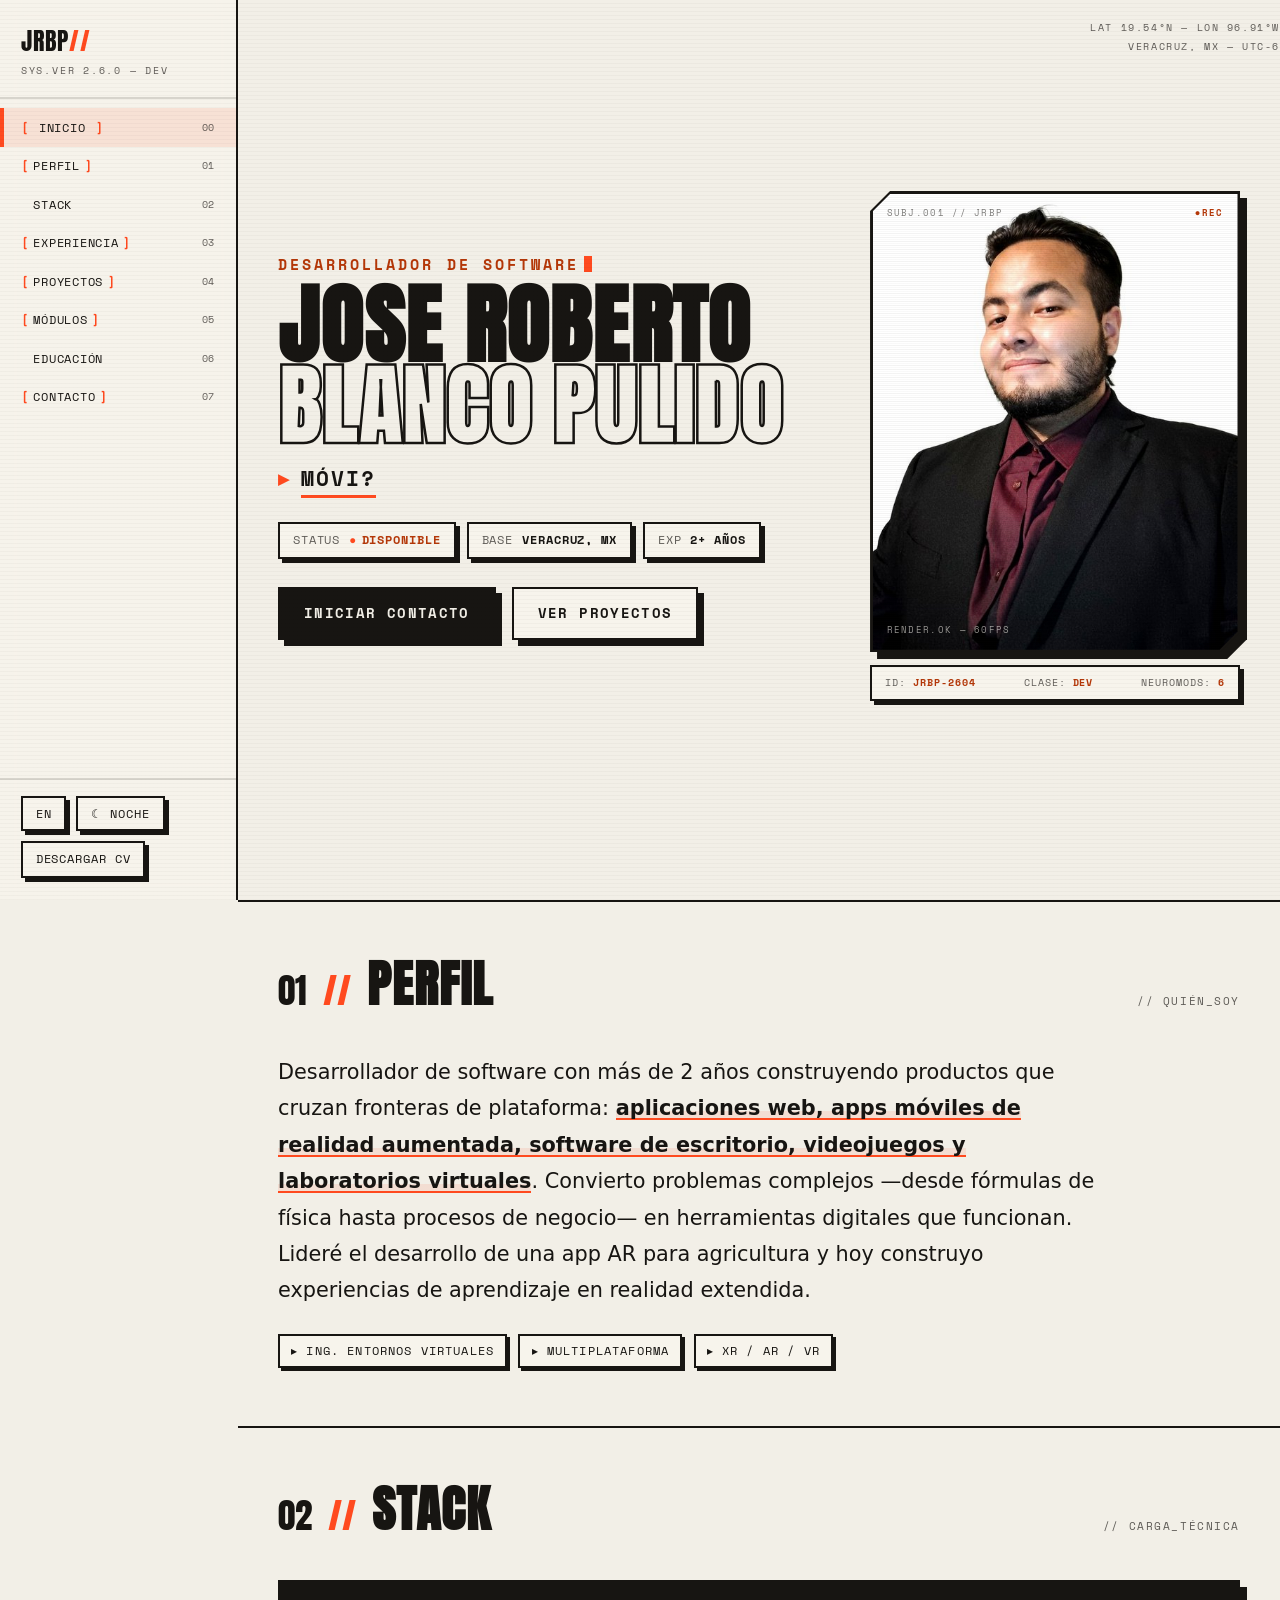
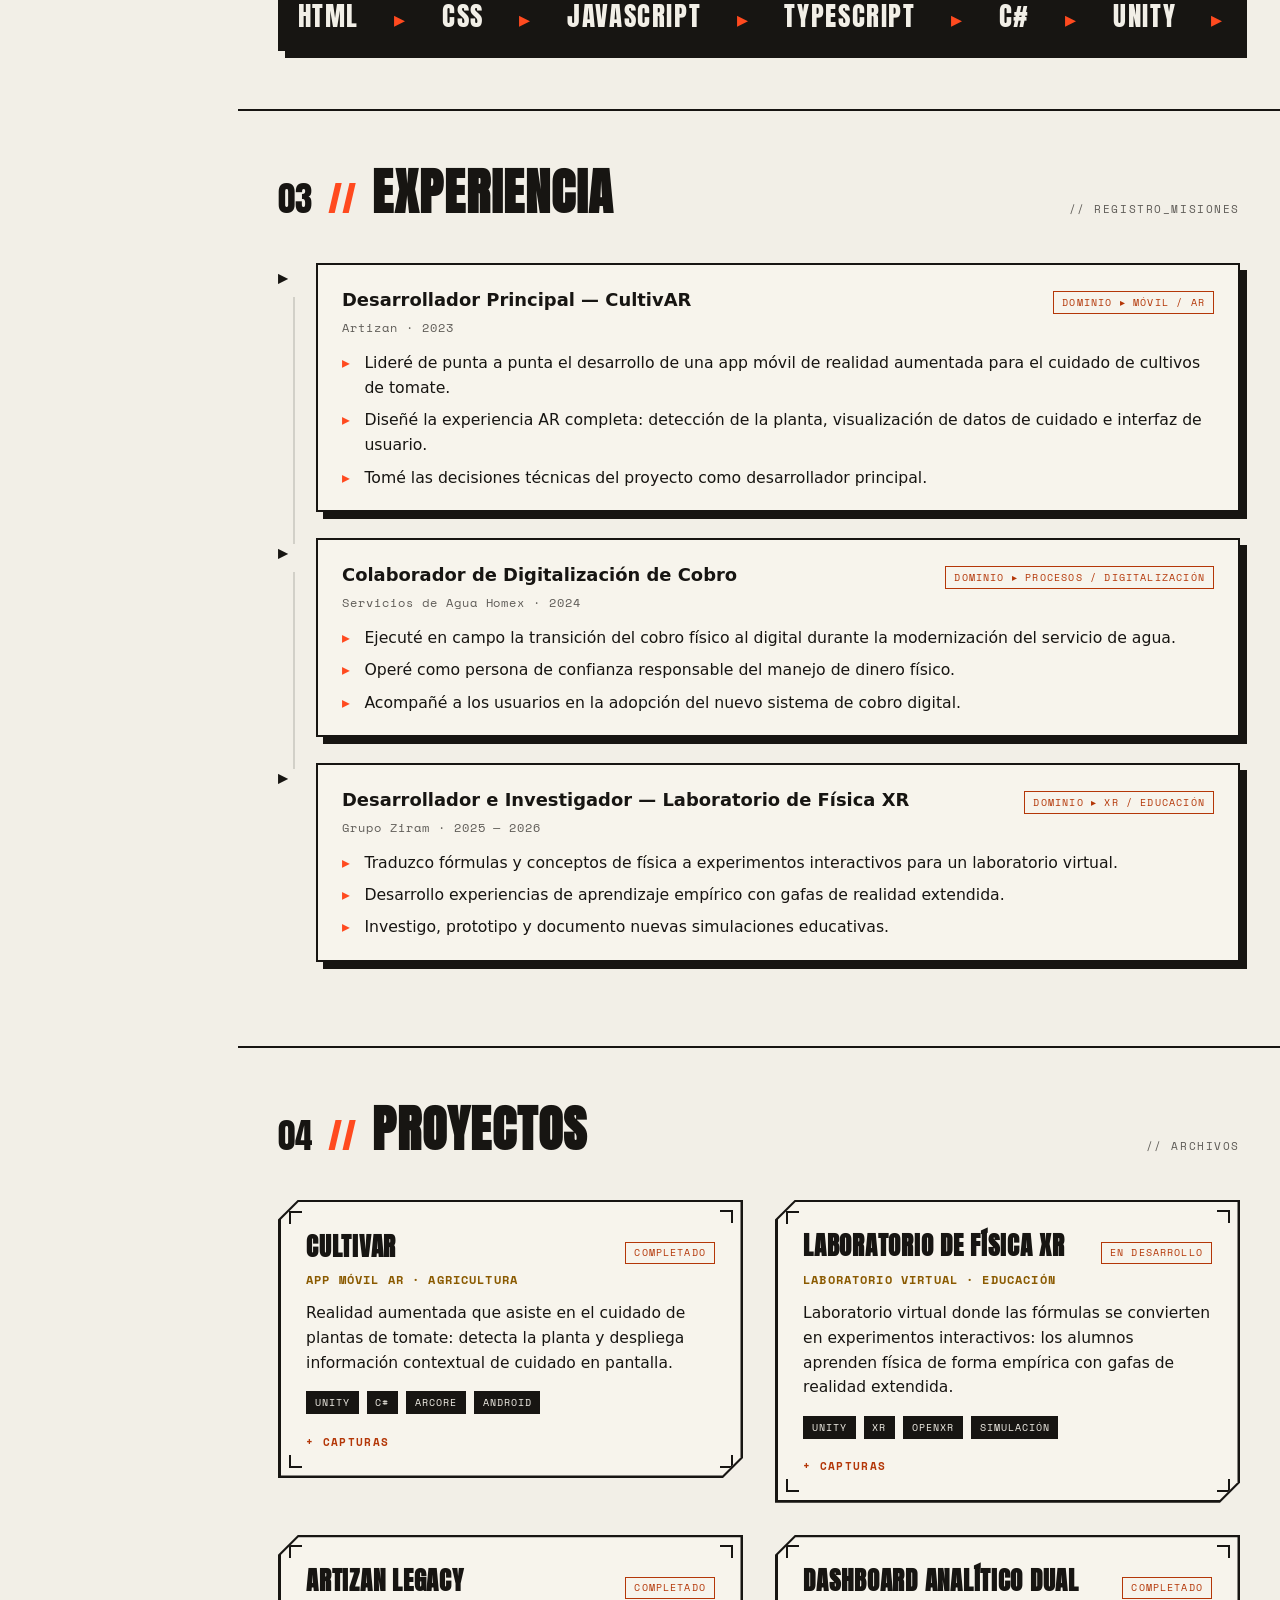
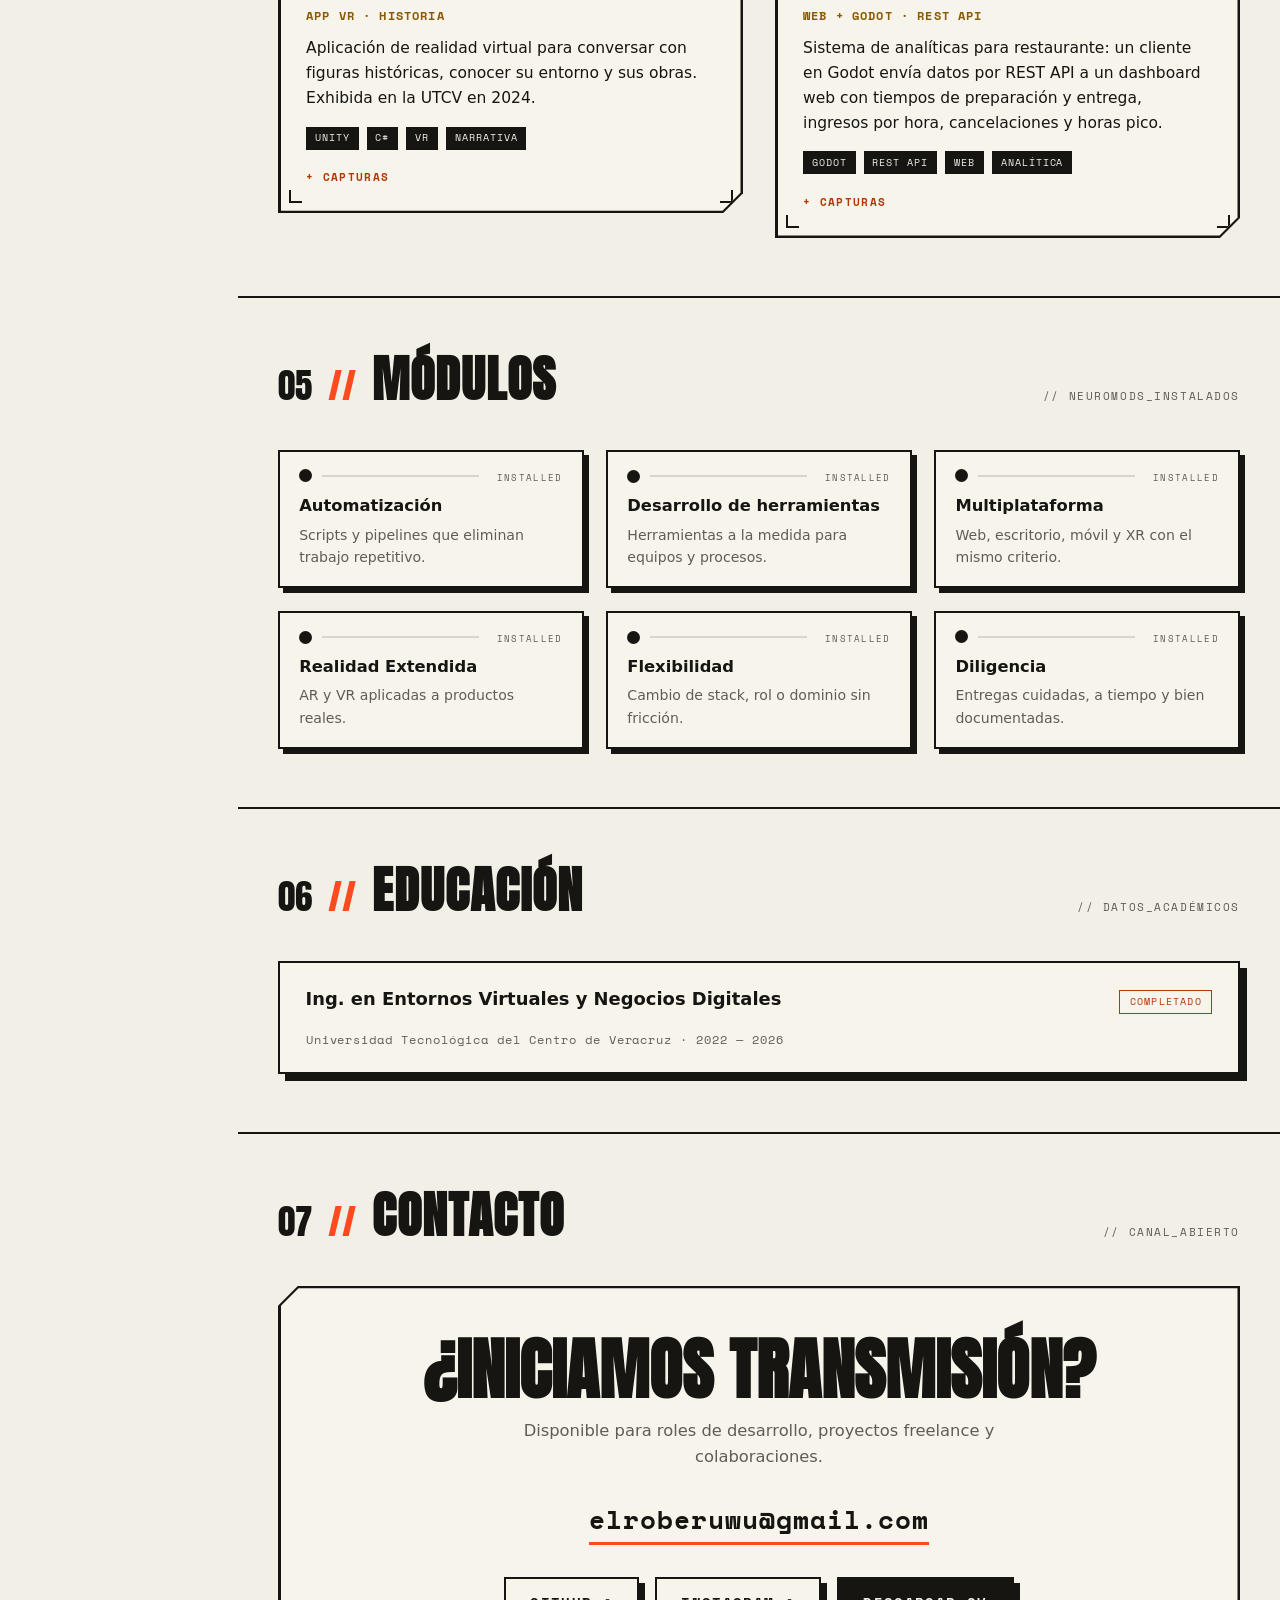
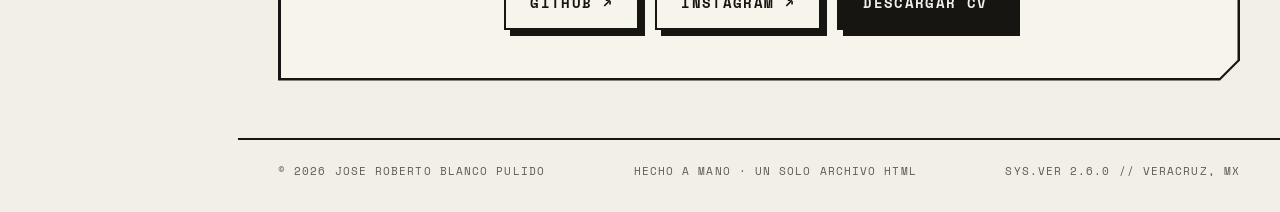
==== index.html @ d9bb1aea "Upload CV oaihsdjknkalsjndas" ====
<!DOCTYPE html>
<html lang="es">
<head>
<meta charset="UTF-8">
<meta name="viewport" content="width=device-width, initial-scale=1.0">
<title>Jose_Roberto_Blanco_CV_Desarrollador</title>
<meta name="description" content="CV y portafolio de Jose Roberto Blanco Pulido — Desarrollador de software multiplataforma: web, móvil, escritorio, XR y videojuegos. Veracruz, México.">
<meta name="theme-color" content="#F2EFE7">
<meta property="og:title" content="Jose Roberto Blanco — Desarrollador de Software">
<meta property="og:description" content="Desarrollador de software multiplataforma: web, móvil, escritorio, XR y videojuegos.">
<meta property="og:type" content="website">
<meta property="og:locale" content="es_MX">
<meta property="og:locale:alternate" content="en_US">
<link rel="icon" href="data:image/svg+xml,%3Csvg xmlns='http://www.w3.org/2000/svg' viewBox='0 0 32 32'%3E%3Crect width='32' height='32' fill='%23171512'/%3E%3Cpath d='M8 4h20v16l-8 8H8z' fill='%23FF4A1F'/%3E%3C/svg%3E">
<link rel="preconnect" href="https://fonts.googleapis.com">
<link rel="preconnect" href="https://fonts.gstatic.com" crossorigin>
<link href="https://fonts.googleapis.com/css2?family=Anton&family=Space+Mono:wght@400;700&display=swap" rel="stylesheet">
<script type="application/ld+json">
{
  "@context": "https://schema.org",
  "@type": "Person",
  "name": "Jose Roberto Blanco Pulido",
  "jobTitle": "Software Developer",
  "email": "mailto:elroberuwu@gmail.com",
  "address": { "@type": "PostalAddress", "addressRegion": "Veracruz", "addressCountry": "MX" },
  "alumniOf": { "@type": "CollegeOrUniversity", "name": "Universidad Tecnológica del Centro de Veracruz" },
  "sameAs": ["https://github.com/CLOVERFE", "https://www.instagram.com/el_rover_xd"],
  "knowsAbout": ["Web Development", "Mobile Development", "Augmented Reality", "Virtual Reality", "Game Development", "Desktop Software"]
}
</script>
<style>
/* ============ TOKENS ============ */
:root{
  --bg:#F2EFE7;
  --bg-alt:#E9E4D6;
  --paper:#F7F4EC;
  --paper-2:#FBF7EE;
  --ink:#171512;
  --ink-soft:rgba(23,21,18,.68);
  --ink-faint:rgba(23,21,18,.14);
  --accent:#FF4A1F;
  --accent-dark:#B43708;
  --accent-tint:rgba(255,74,31,.10);
  --amber-dark:#8A5A00;
  --nav-bg:rgba(247,244,236,.86);
  --scan:rgba(23,21,18,.028);
  --line:2px solid var(--ink);
  --shadow:7px 7px 0 var(--ink);
  --font-display:'Anton', Impact, 'Arial Narrow', sans-serif;
  --font-mono:'Space Mono', 'Courier New', monospace;
  --font-body:system-ui, -apple-system, 'Segoe UI', Roboto, Helvetica, Arial, sans-serif;
  --chamfer-outer:polygon(20px 0,100% 0,100% calc(100% - 20px),calc(100% - 20px) 100%,0 100%,0 20px);
  --chamfer-inner:polygon(18px 0,100% 0,100% calc(100% - 18px),calc(100% - 18px) 100%,0 100%,0 18px);
}
/* ============ MODO NOCHE (Prey auténtico) ============ */
html[data-theme="night"]{
  --bg:#16130F;
  --bg-alt:#1D1913;
  --paper:#201B14;
  --paper-2:#272119;
  --ink:#F2EFE7;
  --ink-soft:rgba(242,239,231,.66);
  --ink-faint:rgba(242,239,231,.18);
  --accent:#FF5A2A;
  --accent-dark:#FF8A5C;
  --accent-tint:rgba(255,90,42,.16);
  --amber-dark:#E0A53A;
  --nav-bg:rgba(22,19,15,.88);
  --scan:rgba(242,239,231,.04);
}
*{margin:0;padding:0;box-sizing:border-box}
html{scroll-behavior:smooth}
body{
  background:var(--bg);
  color:var(--ink);
  font-family:var(--font-body);
  font-size:16px;
  line-height:1.6;
  overflow-x:hidden;
}
::selection{background:var(--accent);color:var(--bg)}
a{color:inherit}
:focus-visible{outline:3px solid var(--accent);outline-offset:2px}

/* ============ SCANLINES / GRAIN ============ */
.scanlines{
  position:fixed;inset:0;z-index:200;pointer-events:none;
  background:repeating-linear-gradient(0deg,var(--scan) 0 1px,transparent 1px 4px);
  animation:scanDrift 9s linear infinite;
}
@keyframes scanDrift{from{background-position:0 0}to{background-position:0 40px}}

/* ============ BOOT OVERLAY ============ */
#boot{
  position:fixed;inset:0;z-index:999;background:var(--ink);
  display:grid;place-items:center;transition:opacity .35s ease;
}
#boot.off{opacity:0;pointer-events:none}
.boot-inner{text-align:center;width:min(420px,80vw)}
.boot-line{height:3px;background:var(--accent);width:0;margin:0 auto 1rem;animation:bootLine .55s cubic-bezier(.2,.9,.2,1) forwards}
@keyframes bootLine{to{width:100%}}
.boot-txt{font-family:var(--font-mono);font-size:.75rem;letter-spacing:.25em;color:var(--bg);animation:bootFlicker .5s steps(2) 2}
@keyframes bootFlicker{50%{opacity:.15}}

/* ============ SKIP LINK ============ */
.skip{position:fixed;top:-60px;left:12px;z-index:1000;background:var(--ink);color:var(--bg);font-family:var(--font-mono);font-size:.8rem;padding:.5rem 1rem;transition:top .2s}
.skip:focus{top:12px}

/* ============ NAV ============ */
.nav{
  position:fixed;inset:0 auto 0 0;width:238px;z-index:150;
  background:var(--nav-bg);backdrop-filter:blur(10px);-webkit-backdrop-filter:blur(10px);
  border-right:var(--line);display:flex;flex-direction:column;padding:1.4rem 0;
}
.nav-logo{padding:0 1.3rem 1.1rem;border-bottom:2px solid var(--ink-faint);margin-bottom:.6rem}
.nav-logo .lg{font-family:var(--font-display);font-size:1.5rem;letter-spacing:.04em}
.nav-logo .lg em{color:var(--accent);font-style:normal}
.nav-logo .sub{font-family:var(--font-mono);font-size:.62rem;color:var(--ink-soft);letter-spacing:.18em;margin-top:.15rem}
.nav-links{display:flex;flex-direction:column;flex:1;overflow-y:auto}
.nav a.nl{
  position:relative;display:flex;align-items:center;gap:.3rem;
  padding:.58rem 1.3rem;text-decoration:none;overflow:hidden;
  font-family:var(--font-mono);font-size:.78rem;letter-spacing:.06em;
  transition:gap .18s ease, background .18s ease;
}
.nav a.nl::before{content:'';position:absolute;left:0;top:0;bottom:0;width:4px;background:var(--accent);transform:scaleY(0);transform-origin:top;transition:transform .18s ease}
.nav a.nl::after{content:'';position:absolute;inset:0;background:var(--accent-tint);transform:scaleX(0);transform-origin:left;transition:transform .2s ease;z-index:-1}
.nav a.nl:hover,.nav a.nl[aria-current="true"]{gap:.65rem}
.nav a.nl:hover::before,.nav a.nl[aria-current="true"]::before{transform:scaleY(1)}
.nav a.nl:hover::after,.nav a.nl[aria-current="true"]::after{transform:scaleX(1)}
.nav a.nl .bk{color:var(--accent);opacity:0;transition:opacity .18s ease;font-weight:700}
.nav a.nl:hover .bk,.nav a.nl[aria-current="true"] .bk{opacity:1}
.nav a.nl .idx{margin-left:auto;font-size:.62rem;color:var(--ink-soft)}
.nav-foot{border-top:2px solid var(--ink-faint);padding:1rem 1.3rem 0;display:flex;gap:.6rem;flex-wrap:wrap}
.lang-btn,.pdf-btn{
  font-family:var(--font-mono);font-size:.72rem;letter-spacing:.08em;cursor:pointer;
  border:var(--line);background:var(--paper);color:var(--ink);padding:.45rem .8rem;
  box-shadow:4px 4px 0 var(--ink);transition:transform .12s ease, box-shadow .12s ease;
  position:relative;overflow:hidden;display:inline-block;text-decoration:none;text-align:center;
}
.lang-btn:hover,.pdf-btn:hover{background:var(--accent-tint)}
.lang-btn:active,.pdf-btn:active{transform:translate(4px,4px);box-shadow:0 0 0 var(--ink)}

/* ============ LAYOUT ============ */
main{margin-left:238px}
.wrap{max-width:1120px;margin:0 auto;padding:0 clamp(1rem,4vw,2.5rem)}
.sec{border-top:var(--line);padding:3.6rem 0;scroll-margin-top:20px}
.sec-head{display:flex;align-items:baseline;gap:1rem;flex-wrap:wrap;margin-bottom:2.2rem}
.sec-num{font-family:var(--font-display);font-size:clamp(1.6rem,3vw,2.2rem);color:var(--ink)}
.sec-slashes{font-family:var(--font-display);font-size:clamp(1.6rem,3vw,2.2rem);color:var(--accent)}
.sec-title{font-family:var(--font-display);font-size:clamp(2rem,5vw,3.1rem);letter-spacing:.02em;text-transform:uppercase;line-height:1}
.sec-read{margin-left:auto;font-family:var(--font-mono);font-size:.7rem;letter-spacing:.14em;color:var(--ink-soft)}

/* ============ REVEAL (power-on) ============ */
.reveal{opacity:0;transform:translateY(18px)}
.reveal.on{animation:powerOn .55s cubic-bezier(.2,.7,.3,1) both;animation-delay:var(--d,0s)}
@keyframes powerOn{
  0%{opacity:0;transform:translateY(18px);filter:brightness(1.7) contrast(1.15)}
  22%{opacity:.95}
  34%{opacity:.3}
  48%{opacity:1}
  62%{opacity:.55}
  100%{opacity:1;transform:translateY(0);filter:none}
}

/* ============ GLITCH ============ */
.glitch{position:relative;display:inline-block}
.glitch::before,.glitch::after{
  content:attr(data-text);position:absolute;left:0;top:0;width:100%;height:100%;
  opacity:0;pointer-events:none;white-space:nowrap;
}
.glitch:hover::before{opacity:.85;color:var(--accent);animation:glA .36s steps(2,end) both}
.glitch:hover::after{opacity:.85;color:var(--amber-dark);animation:glB .36s steps(2,end) both}
@keyframes glA{
  0%{transform:translate(-4px,2px);clip-path:inset(10% 0 60% 0)}
  25%{transform:translate(3px,-2px);clip-path:inset(50% 0 20% 0)}
  50%{transform:translate(-3px,1px);clip-path:inset(30% 0 42% 0)}
  75%{transform:translate(4px,-1px);clip-path:inset(62% 0 8% 0)}
  100%{transform:translate(0);clip-path:inset(0 0 100% 0)}
}
@keyframes glB{
  0%{transform:translate(4px,-2px);clip-path:inset(60% 0 12% 0)}
  25%{transform:translate(-3px,2px);clip-path:inset(18% 0 52% 0)}
  50%{transform:translate(3px,-1px);clip-path:inset(44% 0 28% 0)}
  75%{transform:translate(-4px,1px);clip-path:inset(6% 0 66% 0)}
  100%{transform:translate(0);clip-path:inset(0 0 100% 0)}
}

/* ============ HERO ============ */
.hero{min-height:100svh;display:grid;grid-template-columns:1.25fr .85fr;gap:clamp(1.5rem,4vw,3rem);align-items:center;padding:2.5rem clamp(1rem,4vw,2.5rem) 3rem;position:relative}
.hero-coords{position:absolute;top:1.2rem;right:0;font-family:var(--font-mono);font-size:.62rem;letter-spacing:.16em;color:var(--ink-soft);text-align:right;line-height:1.9}
.kicker{font-family:var(--font-mono);font-size:clamp(.78rem,1.6vw,.95rem);letter-spacing:.2em;color:var(--accent-dark);font-weight:700;text-transform:uppercase}
.cursor{display:inline-block;width:.55em;height:1em;background:var(--accent);margin-left:.3em;vertical-align:-.12em;animation:blink 1.05s steps(1) infinite}
@keyframes blink{50%{opacity:0}}
h1.name{margin:.6rem 0 .9rem;text-transform:uppercase}
h1.name .l1,h1.name .l2{display:block;font-family:var(--font-display);font-size:clamp(2.8rem,6.8vw,6rem);line-height:.93;letter-spacing:.015em;white-space:nowrap}
h1.name .l2{color:transparent;-webkit-text-stroke:2.5px var(--ink);transition:color .2s ease}
h1.name .l2:hover{color:var(--accent-tint)}
.role-line{font-family:var(--font-mono);font-size:clamp(.95rem,2.2vw,1.3rem);letter-spacing:.1em;font-weight:700;display:flex;align-items:baseline;gap:.6rem;min-height:1.8em}
.role-line .arrow{color:var(--accent)}
#roleWord{color:var(--ink);border-bottom:3px solid var(--accent)}
.role-static{display:none}
.chips{display:flex;gap:.7rem;flex-wrap:wrap;margin:1.4rem 0 1.8rem}
.chip{border:var(--line);background:var(--paper);box-shadow:4px 4px 0 var(--ink);padding:.45rem .8rem;font-family:var(--font-mono);font-size:.72rem;letter-spacing:.08em;display:flex;gap:.55rem;align-items:center}
.chip .ck{color:var(--ink-soft)}
.chip .cv{font-weight:700}
.chip .cv.ok{color:var(--accent-dark)}
.chip .cv.ok::before{content:'●';color:var(--accent);margin-right:.4em;animation:blink 1.6s steps(1) infinite}
.cta-row{display:flex;gap:1rem;flex-wrap:wrap}
.btn{
  display:inline-block;font-family:var(--font-mono);font-weight:700;font-size:.85rem;letter-spacing:.1em;
  text-decoration:none;color:var(--ink);background:var(--paper);border:var(--line);
  padding:.85rem 1.5rem;box-shadow:6px 6px 0 var(--ink);cursor:pointer;
  position:relative;overflow:hidden;transition:transform .12s ease, box-shadow .12s ease, color .18s ease;
}
.btn::before{content:'';position:absolute;inset:0;background:var(--accent);transform:translateX(-102%);transition:transform .22s cubic-bezier(.2,.8,.2,1);z-index:0}
.btn:hover::before{transform:translateX(0)}
.btn span{position:relative;z-index:1}
.btn:active{transform:translate(6px,6px);box-shadow:0 0 0 var(--ink)}
.btn.solid{background:var(--ink);color:var(--bg)}
.btn.solid:hover{color:var(--bg)}

/* Avatar frame (chamfered) */
.hero-visual{display:flex;flex-direction:column;gap:.8rem}
.frame{filter:drop-shadow(7px 7px 0 var(--ink));transition:filter .2s ease}
.frame:hover{filter:drop-shadow(10px 10px 0 var(--ink))}
.frame-border{background:var(--ink);clip-path:var(--chamfer-outer);padding:2.5px}
.frame-core{background:var(--paper);clip-path:var(--chamfer-inner);position:relative;overflow:hidden}
.avatar{display:block;width:100%;height:auto;transition:transform .35s ease}
.frame:hover .avatar{transform:scale(1.03)}
.hud{position:absolute;font-family:var(--font-mono);font-size:.58rem;letter-spacing:.14em;color:rgba(23,21,18,.55);z-index:7;pointer-events:none}
.hud-tl{top:12px;left:14px}
.hud-tr{top:12px;right:14px;color:var(--accent-dark);font-weight:700}
.hud-bl{bottom:12px;left:14px;color:rgba(247,244,236,.6)}
.photo-fx{position:absolute;inset:0;z-index:6;pointer-events:none;background:repeating-linear-gradient(0deg,rgba(23,21,18,.05) 0 1px,transparent 1px 4px)}
.avatar-reads{display:flex;justify-content:space-between;gap:.6rem;font-family:var(--font-mono);font-size:.62rem;letter-spacing:.1em;color:var(--ink-soft);border:var(--line);background:var(--paper);box-shadow:4px 4px 0 var(--ink);padding:.5rem .8rem}
.avatar-reads b{color:var(--accent-dark)}

/* ============ PERFIL ============ */
.profile-txt{font-size:clamp(1.05rem,2vw,1.3rem);line-height:1.75;max-width:62ch}
.profile-txt strong{background:linear-gradient(transparent 62%, var(--accent-tint) 62%);box-shadow:inset 0 -2px 0 var(--accent)}
.profile-meta{margin-top:1.6rem;display:flex;gap:.7rem;flex-wrap:wrap;font-family:var(--font-mono);font-size:.72rem;letter-spacing:.1em}
.profile-meta span{border:var(--line);background:var(--paper);box-shadow:3px 3px 0 var(--ink);padding:.35rem .7rem}

/* ============ STACK MARQUEE ============ */
.marquee{border:var(--line);background:var(--ink);color:var(--bg);overflow:hidden;box-shadow:var(--shadow)}
.marquee-track{display:flex;width:max-content;animation:mq 22s linear infinite}
.marquee:hover .marquee-track{animation-play-state:paused}
@keyframes mq{to{transform:translateX(-50%)}}
.mq-list{display:flex;align-items:center;list-style:none}
.mq-list li{font-family:var(--font-display);font-size:clamp(1.15rem,2.6vw,1.7rem);letter-spacing:.06em;padding:.75rem 1.1rem;white-space:nowrap;transition:color .15s ease}
.mq-list li:hover{color:var(--accent)}
.mq-list li::after{content:'▸';color:var(--accent);margin-left:2.2rem;font-size:.8em}

/* ============ EXPERIENCIA (mission log) ============ */
.xp-list{display:flex;flex-direction:column}
.xp{display:grid;grid-template-columns:38px 1fr;position:relative}
.xp-rail{position:relative}
.xp-rail::after{content:'';position:absolute;left:15px;top:34px;bottom:-6px;width:2px;background:var(--ink-faint)}
.xp:last-child .xp-rail::after{display:none}
.xp-marker{font-family:var(--font-mono);font-weight:700;font-size:1.15rem;color:var(--ink);position:relative;z-index:1;background:var(--bg);padding:2px 0;transition:color .18s ease,transform .18s ease}
.xp:hover .xp-marker{color:var(--accent);transform:translateX(3px)}
.xp-body{border:var(--line);background:var(--paper);box-shadow:var(--shadow);padding:1.3rem 1.5rem;margin-bottom:1.6rem;transition:transform .18s ease, box-shadow .18s ease}
.xp:hover .xp-body{transform:translate(-2px,-2px);box-shadow:9px 9px 0 var(--ink)}
.xp-top{display:flex;align-items:baseline;gap:.9rem;flex-wrap:wrap;margin-bottom:.2rem}
.xp-role{font-size:1.12rem;font-weight:800}
.xp-dom{font-family:var(--font-mono);font-size:.62rem;letter-spacing:.12em;color:var(--accent-dark);border:1.5px solid var(--accent-dark);padding:.15rem .5rem;margin-left:auto;white-space:nowrap}
.xp-org{font-family:var(--font-mono);font-size:.76rem;letter-spacing:.08em;color:var(--ink-soft);margin-bottom:.8rem}
.xp-body ul{list-style:none}
.xp-body li{padding-left:1.4rem;position:relative;margin-bottom:.45rem;font-size:.98rem}
.xp-body li::before{content:'▸';position:absolute;left:0;color:var(--accent);font-weight:700}
.xp-body li:last-child{margin-bottom:0}

/* ============ PROYECTOS ============ */
.proj-grid{display:grid;grid-template-columns:repeat(2,1fr);gap:2rem}
.proj-card .frame-core{padding:1.5rem 1.6rem 1.4rem;min-height:100%;transition:transform .18s ease}
.proj-card:hover .frame-core{transform:translateY(-3px)}
.frame-core::after{
  content:'';position:absolute;left:0;right:0;top:-12%;height:3px;opacity:0;z-index:5;
  background:linear-gradient(90deg,transparent,var(--accent) 30%,var(--accent) 70%,transparent);
  pointer-events:none;
}
.frame:hover .frame-core::after{animation:sweep .75s ease both}
@keyframes sweep{0%{top:-12%;opacity:0}12%{opacity:1}88%{opacity:1}100%{top:108%;opacity:0}}
.cnr{position:absolute;width:13px;height:13px;z-index:6;transition:width .2s ease,height .2s ease,border-color .2s ease;pointer-events:none}
.cnr.tl{top:8px;left:8px;border-top:2.5px solid var(--ink);border-left:2.5px solid var(--ink)}
.cnr.tr{top:8px;right:8px;border-top:2.5px solid var(--ink);border-right:2.5px solid var(--ink)}
.cnr.bl{bottom:8px;left:8px;border-bottom:2.5px solid var(--ink);border-left:2.5px solid var(--ink)}
.cnr.br{bottom:8px;right:8px;border-bottom:2.5px solid var(--ink);border-right:2.5px solid var(--ink)}
.proj-card:hover .cnr{width:22px;height:22px;border-color:var(--accent)}
.proj-top{display:flex;align-items:baseline;gap:.8rem;flex-wrap:wrap;margin-bottom:.35rem}
.proj-name{font-family:var(--font-display);font-size:1.55rem;letter-spacing:.03em;text-transform:uppercase}
.proj-status{font-family:var(--font-mono);font-size:.6rem;letter-spacing:.12em;color:var(--accent-dark);border:1.5px solid var(--accent-dark);padding:.15rem .5rem;margin-left:auto;white-space:nowrap}
.proj-tag{font-family:var(--font-mono);font-size:.72rem;letter-spacing:.1em;color:var(--amber-dark);font-weight:700;margin-bottom:.7rem}
.proj-desc{font-size:.97rem;margin-bottom:1rem}
.proj-tags{display:flex;gap:.5rem;flex-wrap:wrap;font-family:var(--font-mono);font-size:.62rem;letter-spacing:.1em}
.proj-tags span{background:var(--ink);color:var(--bg);padding:.22rem .55rem}

/* --- Galería expandible estilo Steam --- */
.proj-card .frame-core{cursor:pointer}
.proj-more{
  margin-top:1rem;font-family:var(--font-mono);font-size:.68rem;letter-spacing:.12em;font-weight:700;
  color:var(--accent-dark);background:none;border:none;cursor:pointer;padding:.2rem 0;
  position:relative;display:inline-block;text-align:left;
}
.proj-more .pm-a{white-space:nowrap}
.proj-more .pm-b{position:absolute;left:0;top:.2rem;opacity:0;white-space:nowrap}
.proj-card.open .pm-a{opacity:0}
.proj-card.open .pm-b{opacity:1;animation:bootFlicker .4s steps(2) 1}
.proj-more::after{content:'';position:absolute;left:0;bottom:0;height:1.5px;width:100%;background:var(--accent);transform:scaleX(0);transform-origin:left;transition:transform .2s ease}
.proj-more:hover::after{transform:scaleX(1)}
.proj-gallery{display:grid;grid-template-rows:0fr;transition:grid-template-rows .45s cubic-bezier(.2,.8,.2,1)}
.pg-wrap{overflow:hidden;min-height:0}
.pg-grid{display:grid;grid-template-columns:1fr 1fr;gap:.9rem;padding-top:1rem;opacity:0;transform:translateY(10px);transition:opacity .3s ease .12s,transform .3s ease .12s}
.proj-card.open .proj-gallery{grid-template-rows:1fr}
.proj-card.open .pg-grid{opacity:1;transform:none}
.pg-grid img{width:100%;aspect-ratio:16/10;object-fit:cover;display:block;border:var(--line);box-shadow:4px 4px 0 var(--ink);background:var(--bg-alt);transition:transform .25s ease}
.pg-grid img:hover{transform:scale(1.02)}
@media (min-width:641px){.proj-card.open{grid-column:1/-1}}
@media (max-width:640px){.pg-grid{grid-template-columns:1fr}}

/* --- Flash de cambio de tema --- */
.theme-flash{position:fixed;inset:0;background:var(--ink);opacity:.85;z-index:998;pointer-events:none;animation:tflash .34s steps(4) forwards}
@keyframes tflash{to{opacity:0}}

/* ============ MÓDULOS (Neuromod) ============ */
.mod-grid{display:grid;grid-template-columns:repeat(3,1fr);gap:1.4rem}
.mod{border:var(--line);background:var(--paper);box-shadow:5px 5px 0 var(--ink);padding:1.1rem 1.2rem;transition:transform .16s ease, box-shadow .16s ease, background .16s ease}
.mod:hover{transform:translate(-2px,-2px);box-shadow:8px 8px 0 var(--ink);background:var(--paper-2)}
.mod-top{display:flex;align-items:center;gap:.6rem;margin-bottom:.7rem}
.mod-node{width:13px;height:13px;border-radius:50%;background:var(--ink);flex:none;transition:background .16s ease}
.mod:hover .mod-node{background:var(--accent);animation:pulse 1s ease infinite}
@keyframes pulse{50%{transform:scale(1.35)}}
.mod-line{flex:1;height:2px;background:var(--ink-faint);position:relative;overflow:hidden}
.mod-line::after{content:'';position:absolute;inset:0;background:linear-gradient(90deg,var(--accent),var(--accent));transform:translateX(-101%);transition:transform .35s cubic-bezier(.2,.8,.2,1)}
.mod:hover .mod-line::after{transform:translateX(0)}
.mod-st{font-family:var(--font-mono);font-size:.58rem;letter-spacing:.14em;position:relative;width:74px;height:1.1em;text-align:right;flex:none}
.mod-st .st-a,.mod-st .st-b{position:absolute;right:0;top:0;transition:opacity .2s ease}
.mod-st .st-a{color:var(--ink-soft);opacity:1}
.mod-st .st-b{color:var(--accent-dark);font-weight:700;opacity:0}
.mod:hover .st-a{opacity:0}
.mod:hover .st-b{opacity:1;animation:bootFlicker .4s steps(2) 1}
.mod-name{font-weight:800;font-size:1.02rem;margin-bottom:.25rem}
.mod-desc{font-size:.88rem;color:var(--ink-soft)}

/* ============ EDUCACIÓN ============ */
.edu-panel{border:var(--line);background:var(--paper);box-shadow:var(--shadow);padding:1.4rem 1.6rem;display:flex;align-items:baseline;gap:1rem;flex-wrap:wrap}
.edu-deg{font-weight:800;font-size:1.12rem}
.edu-school{font-family:var(--font-mono);font-size:.76rem;letter-spacing:.08em;color:var(--ink-soft)}
.edu-status{font-family:var(--font-mono);font-size:.62rem;letter-spacing:.12em;color:var(--accent-dark);border:1.5px solid var(--accent-dark);padding:.2rem .6rem;margin-left:auto;white-space:nowrap}

/* ============ CONTACTO ============ */
.contact-core{padding:3rem clamp(1.4rem,5vw,3.5rem);text-align:center}
.contact-title{font-family:var(--font-display);font-size:clamp(2.2rem,6vw,4.2rem);text-transform:uppercase;line-height:1;margin-bottom:.9rem}
.contact-sub{max-width:52ch;margin:0 auto 1.8rem;font-size:1.02rem;color:var(--ink-soft)}
.mail-link{display:inline-block;font-family:var(--font-mono);font-weight:700;font-size:clamp(1rem,3.2vw,1.6rem);letter-spacing:.04em;text-decoration:none;border-bottom:3px solid var(--accent);padding-bottom:.15rem;margin-bottom:2rem;transition:color .18s ease}
.mail-link:hover{color:var(--accent-dark)}
.contact-row{display:flex;gap:1rem;justify-content:center;flex-wrap:wrap}
.print-only{display:none}

/* ============ FOOTER ============ */
footer{border-top:var(--line);padding:1.4rem 0 2rem;font-family:var(--font-mono);font-size:.68rem;letter-spacing:.1em;color:var(--ink-soft)}
footer .wrap{display:flex;gap:1rem;flex-wrap:wrap;justify-content:space-between}

/* ============ RESPONSIVE ============ */
@media (max-width:1020px){
  .mod-grid{grid-template-columns:repeat(2,1fr)}
}
@media (max-width:900px){
  .nav{inset:0 0 auto 0;width:auto;height:58px;flex-direction:row;align-items:center;border-right:0;border-bottom:var(--line);padding:0 .8rem;gap:.2rem}
  .nav-logo{border:0;padding:0 .6rem 0 0;margin:0;flex:none}
  .nav-logo .sub{display:none}
  .nav-links{flex-direction:row;overflow-x:auto;overflow-y:hidden;scrollbar-width:none}
  .nav-links::-webkit-scrollbar{display:none}
  .nav a.nl{padding:.5rem .55rem;font-size:.7rem;flex:none}
  .nav a.nl .idx,.nav a.nl .bk{display:none}
  .nav a.nl::before{top:auto;right:0;height:3px;width:auto;transform:scaleX(0);transform-origin:left}
  .nav a.nl:hover::before,.nav a.nl[aria-current="true"]::before{transform:scaleX(1)}
  .nav-foot{border:0;padding:0 0 0 .4rem;margin-left:auto;flex:none}
  .pdf-btn{display:none}
  main{margin-left:0;padding-top:58px}
  .sec{scroll-margin-top:70px}
  .hero{grid-template-columns:1fr;min-height:auto;padding-top:2rem}
  .hero-coords{display:none}
  .hero-visual{max-width:340px}
  .sec-read{display:none}
}
@media (max-width:640px){
  .proj-grid{grid-template-columns:1fr}
  .mod-grid{grid-template-columns:1fr}
  .xp-dom{margin-left:0}
  .edu-status{margin-left:0}
}

/* ============ REDUCED MOTION ============ */
@media (prefers-reduced-motion:reduce){
  html{scroll-behavior:auto}
  *,*::before,*::after{animation-duration:.001s !important;animation-iteration-count:1 !important;transition-duration:.001s !important}
  .marquee-track{animation:none}
  .reveal{opacity:1;transform:none}
  #boot{display:none}
}

/* ============ PRINT ============ */
@media print{
  @page{margin:13mm}
  :root{--bg:#fff;--paper:#fff}
  html[data-theme="night"]{
    --bg:#fff;--bg-alt:#fff;--paper:#fff;--paper-2:#fff;--ink:#171512;
    --ink-soft:rgba(23,21,18,.68);--ink-faint:rgba(23,21,18,.14);
    --accent:#FF4A1F;--accent-dark:#B43708;--amber-dark:#8A5A00;
    --accent-tint:rgba(255,74,31,.10);--nav-bg:rgba(247,244,236,.86);--scan:transparent;
  }
  body{background:#fff;font-size:10.5pt;line-height:1.45}
  .scanlines,#boot,.nav,.marquee,.no-print,.cta-row,.sec-read,.hero-coords,.cursor,.avatar-reads,.hud,.photo-fx,.proj-more,.proj-gallery,.theme-flash{display:none !important}
  *,*::before,*::after{animation:none !important;transition:none !important;box-shadow:none !important;filter:none !important}
  .reveal{opacity:1 !important;transform:none !important}
  main{margin:0;padding:0}
  .wrap{max-width:100%;padding:0}
  .hero{display:block;min-height:0;padding:0 0 6pt;position:relative;padding-right:85pt}
  .hero-visual{position:absolute;top:0;right:0;width:70pt}
  h1.name .l1,h1.name .l2{font-size:26pt;line-height:1;-webkit-text-stroke:0;color:#000}
  .kicker{font-size:8.5pt}
  .role-line{min-height:0;font-size:10pt}
  #roleWord{display:none}
  .role-static{display:inline;font-weight:700}
  .chips{margin:.5rem 0 0}
  .chip{box-shadow:none;border:1pt solid #000;padding:.15rem .4rem;font-size:7.5pt}
  .sec{border-top:1.5pt solid #000;padding:8pt 0;page-break-inside:avoid}
  .sec-head{margin-bottom:6pt;gap:.5rem}
  .sec-num,.sec-slashes{font-size:12pt}
  .sec-title{font-size:14pt}
  .profile-txt{font-size:10.5pt}
  .profile-meta span{box-shadow:none;border:1pt solid #000}
  .xp-body,.edu-panel{box-shadow:none;border:1pt solid #000;margin-bottom:6pt;padding:6pt 8pt}
  .xp:hover .xp-body{transform:none}
  .xp-rail::after{display:none}
  .proj-grid{grid-template-columns:1fr 1fr;gap:8pt}
  .frame{filter:none}
  .frame-border{clip-path:none;padding:1pt;background:#000}
  .frame-core{clip-path:none;padding:6pt 8pt}
  .proj-card:hover .frame-core{transform:none}
  .cnr,.frame-core::after{display:none}
  .mod-grid{grid-template-columns:1fr 1fr 1fr;gap:6pt}
  .mod{box-shadow:none;border:1pt solid #000;padding:5pt 7pt;page-break-inside:avoid}
  .mod-line,.mod-st{display:none}
  .mod-desc{font-size:8.5pt}
  .mail-link{font-size:11pt;border-bottom:1.5pt solid #000}
  .print-only{display:block}
  .contact-core{padding:8pt}
  .contact-title{font-size:16pt;margin-bottom:4pt}
  p.print-only{font-family:var(--font-mono);font-size:8pt;letter-spacing:.05em;margin-top:4pt}
  .print-links{font-family:var(--font-mono);font-size:8pt;margin-top:6pt}
  footer{border-top:1pt solid #000;padding-top:6pt}
  a{text-decoration:none}
}
</style>
</head>
<body>

<div id="boot" aria-hidden="true">
  <div class="boot-inner">
    <div class="boot-line"></div>
    <div class="boot-txt" id="bootTxt">INICIANDO SISTEMA_</div>
  </div>
</div>

<div class="scanlines" aria-hidden="true"></div>
<a class="skip" href="#perfil" data-i18n="skip">Saltar al contenido</a>

<!-- ============ NAV ============ -->
<nav class="nav" aria-label="Principal">
  <div class="nav-logo">
    <div class="lg">JRBP<em>//</em></div>
    <div class="sub">SYS.VER 2.6.0 — DEV</div>
  </div>
  <div class="nav-links">
    <a class="nl" href="#inicio"><span class="bk">[</span><span class="lb" data-i18n="nav.home">INICIO</span><span class="bk">]</span><span class="idx">00</span></a>
    <a class="nl" href="#perfil"><span class="bk">[</span><span class="lb" data-i18n="nav.profile">PERFIL</span><span class="bk">]</span><span class="idx">01</span></a>
    <a class="nl" href="#stack"><span class="bk">[</span><span class="lb" data-i18n="nav.stack">STACK</span><span class="bk">]</span><span class="idx">02</span></a>
    <a class="nl" href="#experiencia"><span class="bk">[</span><span class="lb" data-i18n="nav.exp">EXPERIENCIA</span><span class="bk">]</span><span class="idx">03</span></a>
    <a class="nl" href="#proyectos"><span class="bk">[</span><span class="lb" data-i18n="nav.proj">PROYECTOS</span><span class="bk">]</span><span class="idx">04</span></a>
    <a class="nl" href="#modulos"><span class="bk">[</span><span class="lb" data-i18n="nav.mods">MÓDULOS</span><span class="bk">]</span><span class="idx">05</span></a>
    <a class="nl" href="#educacion"><span class="bk">[</span><span class="lb" data-i18n="nav.edu">EDUCACIÓN</span><span class="bk">]</span><span class="idx">06</span></a>
    <a class="nl" href="#contacto"><span class="bk">[</span><span class="lb" data-i18n="nav.contact">CONTACTO</span><span class="bk">]</span><span class="idx">07</span></a>
  </div>
  <div class="nav-foot">
    <button class="lang-btn" id="langToggle" aria-label="Cambiar idioma / Switch language">EN</button>
    <button class="lang-btn" id="themeToggle" aria-label="Cambiar tema / Toggle theme">☾ NOCHE</button>
    <a class="pdf-btn" href="Jose_Roberto_Blanco_CV.pdf" download data-i18n="btn.pdf">DESCARGAR CV</a>
  </div>
</nav>

<main>
  <!-- ============ 00 HERO ============ -->
  <section class="hero wrap" id="inicio">
    <div class="hero-coords" aria-hidden="true">LAT 19.54°N — LON 96.91°W<br>VERACRUZ, MX — UTC-6</div>
    <div>
      <p class="kicker"><span data-i18n="hero.kicker">Desarrollador de Software</span><span class="cursor" aria-hidden="true"></span></p>
      <h1 class="name">
        <span class="l1 glitch" data-text="JOSE ROBERTO">JOSE ROBERTO</span>
        <span class="l2">BLANCO PULIDO</span>
      </h1>
      <p class="role-line"><span class="arrow" aria-hidden="true">▸</span> <span id="roleWord">WEB</span><span class="role-static print-only" data-i18n="hero.rolestatic">WEB · MÓVIL · ESCRITORIO · XR · VIDEOJUEGOS</span></p>
      <div class="chips">
        <div class="chip"><span class="ck" data-i18n="hero.c1k">STATUS</span><strong class="cv ok" data-i18n="hero.c1v">DISPONIBLE</strong></div>
        <div class="chip"><span class="ck" data-i18n="hero.c2k">BASE</span><strong class="cv">VERACRUZ, MX</strong></div>
        <div class="chip"><span class="ck" data-i18n="hero.c3k">EXP</span><strong class="cv" data-i18n="hero.c3v">2+ AÑOS</strong></div>
      </div>
      <div class="cta-row">
        <a class="btn solid" href="#contacto"><span data-i18n="hero.cta1">INICIAR CONTACTO</span></a>
        <a class="btn" href="#proyectos"><span data-i18n="hero.cta2">VER PROYECTOS</span></a>
      </div>
    </div>
    <div class="hero-visual">
      <div class="frame">
        <div class="frame-border">
          <div class="frame-core">
            <img class="avatar" src="foto-web.jpg" alt="Retrato de Jose Roberto Blanco Pulido" width="520" height="650" loading="eager">
            <span class="hud hud-tl" aria-hidden="true">SUBJ.001 // JRBP</span>
            <span class="hud hud-tr" aria-hidden="true">●REC</span>
            <span class="hud hud-bl" aria-hidden="true">RENDER.OK — 60FPS</span>
            <span class="photo-fx" aria-hidden="true"></span>
          </div>
        </div>
      </div>
      <div class="avatar-reads" aria-hidden="true">
        <span>ID: <b>JRBP-2604</b></span>
        <span data-i18n="hero.av1">CLASE: <b>DEV</b></span>
        <span>NEUROMODS: <b>6</b></span>
      </div>
    </div>
  </section>

  <!-- ============ 01 PERFIL ============ -->
  <section class="sec" id="perfil">
    <div class="wrap">
      <header class="sec-head reveal">
        <span class="sec-num">01</span><span class="sec-slashes" aria-hidden="true">//</span>
        <h2 class="sec-title glitch" data-text="PERFIL" data-i18n="s1.title">PERFIL</h2>
        <span class="sec-read" data-i18n="s1.read">// QUIÉN_SOY</span>
      </header>
      <p class="profile-txt reveal" style="--d:.08s" data-i18n="profile.p1">Desarrollador de software con más de 2 años construyendo productos que cruzan fronteras de plataforma: <strong>aplicaciones web, apps móviles de realidad aumentada, software de escritorio, videojuegos y laboratorios virtuales</strong>. Convierto problemas complejos —desde fórmulas de física hasta procesos de negocio— en herramientas digitales que funcionan. Lideré el desarrollo de una app AR para agricultura y hoy construyo experiencias de aprendizaje en realidad extendida.</p>
      <div class="profile-meta reveal" style="--d:.16s">
        <span data-i18n="profile.m1">▸ ING. ENTORNOS VIRTUALES</span>
        <span data-i18n="profile.m2">▸ MULTIPLATAFORMA</span>
        <span data-i18n="profile.m3">▸ XR / AR / VR</span>
      </div>
    </div>
  </section>

  <!-- ============ 02 STACK ============ -->
  <section class="sec" id="stack">
    <div class="wrap">
      <header class="sec-head reveal">
        <span class="sec-num">02</span><span class="sec-slashes" aria-hidden="true">//</span>
        <h2 class="sec-title glitch" data-text="STACK" data-i18n="s2.title">STACK</h2>
        <span class="sec-read" data-i18n="s2.read">// CARGA_TÉCNICA</span>
      </header>
      <div class="marquee reveal no-print" style="--d:.08s">
        <div class="marquee-track">
          <ul class="mq-list">
            <li>HTML</li><li>CSS</li><li>JAVASCRIPT</li><li>TYPESCRIPT</li><li>C#</li><li>UNITY</li><li>KOTLIN</li><li>FLUTTER</li><li>ARCORE</li><li>OPENXR</li><li>PYTHON</li><li>GIT</li><li>OPENCODE</li><li>K3</li>
          </ul>
          <ul class="mq-list" aria-hidden="true">
            <li>HTML</li><li>CSS</li><li>JAVASCRIPT</li><li>TYPESCRIPT</li><li>C#</li><li>UNITY</li><li>KOTLIN</li><li>FLUTTER</li><li>ARCORE</li><li>OPENXR</li><li>PYTHON</li><li>GIT</li><li>OPENCODE</li><li>K3</li>
          </ul>
        </div>
      </div>
      <p class="print-only">STACK: HTML · CSS · JAVASCRIPT · TYPESCRIPT · C# · UNITY · KOTLIN · FLUTTER · ARCORE · OPENXR · PYTHON · GIT · OPENCODE · K3</p>
    </div>
  </section>

  <!-- ============ 03 EXPERIENCIA ============ -->
  <section class="sec" id="experiencia">
    <div class="wrap">
      <header class="sec-head reveal">
        <span class="sec-num">03</span><span class="sec-slashes" aria-hidden="true">//</span>
        <h2 class="sec-title glitch" data-text="EXPERIENCIA" data-i18n="s3.title">EXPERIENCIA</h2>
        <span class="sec-read" data-i18n="s3.read">// REGISTRO_MISIONES</span>
      </header>
      <div class="xp-list">
        <article class="xp reveal" style="--d:.05s">
          <div class="xp-rail"><span class="xp-marker">▸</span></div>
          <div class="xp-body">
            <div class="xp-top">
              <h3 class="xp-role" data-i18n="x1.role">Desarrollador Principal — CultivAR</h3>
              <span class="xp-dom" data-i18n="x1.dom">DOMINIO ▸ MÓVIL / AR</span>
            </div>
            <p class="xp-org">Artizan · 2023</p>
            <ul>
              <li data-i18n="x1.b1">Lideré de punta a punta el desarrollo de una app móvil de realidad aumentada para el cuidado de cultivos de tomate.</li>
              <li data-i18n="x1.b2">Diseñé la experiencia AR completa: detección de la planta, visualización de datos de cuidado e interfaz de usuario.</li>
              <li data-i18n="x1.b3">Tomé las decisiones técnicas del proyecto como desarrollador principal.</li>
            </ul>
          </div>
        </article>
        <article class="xp reveal" style="--d:.12s">
          <div class="xp-rail"><span class="xp-marker">▸</span></div>
          <div class="xp-body">
            <div class="xp-top">
              <h3 class="xp-role" data-i18n="x2.role">Colaborador de Digitalización de Cobro</h3>
              <span class="xp-dom" data-i18n="x2.dom">DOMINIO ▸ PROCESOS / DIGITALIZACIÓN</span>
            </div>
            <p class="xp-org">Servicios de Agua Homex · 2024</p>
            <ul>
              <li data-i18n="x2.b1">Ejecuté en campo la transición del cobro físico al digital durante la modernización del servicio de agua.</li>
              <li data-i18n="x2.b2">Operé como persona de confianza responsable del manejo de dinero físico.</li>
              <li data-i18n="x2.b3">Acompañé a los usuarios en la adopción del nuevo sistema de cobro digital.</li>
            </ul>
          </div>
        </article>
        <article class="xp reveal" style="--d:.19s">
          <div class="xp-rail"><span class="xp-marker">▸</span></div>
          <div class="xp-body">
            <div class="xp-top">
              <h3 class="xp-role" data-i18n="x3.role">Desarrollador e Investigador — Laboratorio de Física XR</h3>
              <span class="xp-dom" data-i18n="x3.dom">DOMINIO ▸ XR / EDUCACIÓN</span>
            </div>
            <p class="xp-org">Grupo Ziram · 2025 — 2026</p>
            <ul>
              <li data-i18n="x3.b1">Traduzco fórmulas y conceptos de física a experimentos interactivos para un laboratorio virtual.</li>
              <li data-i18n="x3.b2">Desarrollo experiencias de aprendizaje empírico con gafas de realidad extendida.</li>
              <li data-i18n="x3.b3">Investigo, prototipo y documento nuevas simulaciones educativas.</li>
            </ul>
          </div>
        </article>
      </div>
    </div>
  </section>

  <!-- ============ 04 PROYECTOS ============ -->
  <section class="sec" id="proyectos">
    <div class="wrap">
      <header class="sec-head reveal">
        <span class="sec-num">04</span><span class="sec-slashes" aria-hidden="true">//</span>
        <h2 class="sec-title glitch" data-text="PROYECTOS" data-i18n="s4.title">PROYECTOS</h2>
        <span class="sec-read" data-i18n="s4.read">// ARCHIVOS</span>
      </header>
      <div class="proj-grid">
        <div class="proj-card frame reveal" style="--d:.05s">
          <div class="frame-border">
            <div class="frame-core">
              <span class="cnr tl"></span><span class="cnr tr"></span><span class="cnr bl"></span><span class="cnr br"></span>
              <div class="proj-top">
                <h3 class="proj-name">CultivAR</h3>
                <span class="proj-status" data-i18n="p1.status">COMPLETADO</span>
              </div>
              <p class="proj-tag" data-i18n="p1.tag">APP MÓVIL AR · AGRICULTURA</p>
              <p class="proj-desc" data-i18n="p1.desc">Realidad aumentada que asiste en el cuidado de plantas de tomate: detecta la planta y despliega información contextual de cuidado en pantalla.</p>
              <div class="proj-tags"><span>UNITY</span><span>C#</span><span>ARCORE</span><span>ANDROID</span></div>
              <button class="proj-more" aria-expanded="false" aria-controls="gal-p1"><span class="pm-a" data-i18n="proj.more">+ CAPTURAS</span><span class="pm-b" data-i18n="proj.less">− CERRAR</span></button>
              <div class="proj-gallery" id="gal-p1">
                <div class="pg-wrap">
                  <div class="pg-grid">
                    <img src="cultivar-1.jpg" alt="CultivAR corriendo en un teléfono: menú principal de la app" loading="lazy" width="800" height="500">
                    <img src="cultivar-2.jpg" alt="Proyecto CultivAR en el editor de Unity" loading="lazy" width="800" height="500">
                  </div>
                </div>
              </div>
            </div>
          </div>
        </div>
        <div class="proj-card frame reveal" style="--d:.14s">
          <div class="frame-border">
            <div class="frame-core">
              <span class="cnr tl"></span><span class="cnr tr"></span><span class="cnr bl"></span><span class="cnr br"></span>
              <div class="proj-top">
                <h3 class="proj-name" data-i18n="p2.name">Laboratorio de Física XR</h3>
                <span class="proj-status" data-i18n="p2.status">EN DESARROLLO</span>
              </div>
              <p class="proj-tag" data-i18n="p2.tag">LABORATORIO VIRTUAL · EDUCACIÓN</p>
              <p class="proj-desc" data-i18n="p2.desc">Laboratorio virtual donde las fórmulas se convierten en experimentos interactivos: los alumnos aprenden física de forma empírica con gafas de realidad extendida.</p>
              <div class="proj-tags"><span>UNITY</span><span>XR</span><span>OPENXR</span><span data-i18n="p2.t4">SIMULACIÓN</span></div>
              <button class="proj-more" aria-expanded="false" aria-controls="gal-p2"><span class="pm-a" data-i18n="proj.more">+ CAPTURAS</span><span class="pm-b" data-i18n="proj.less">− CERRAR</span></button>
              <div class="proj-gallery" id="gal-p2">
                <div class="pg-wrap">
                  <div class="pg-grid">
                    <img src="vpl-1.jpg" alt="Interior del laboratorio virtual de física" loading="lazy" width="800" height="500">
                    <img src="vpl-2.jpg" alt="Laboratorio virtual con ventana hacia el espacio" loading="lazy" width="800" height="500">
                  </div>
                </div>
              </div>
            </div>
          </div>
        </div>
        <div class="proj-card frame reveal" style="--d:.19s">
          <div class="frame-border">
            <div class="frame-core">
              <span class="cnr tl"></span><span class="cnr tr"></span><span class="cnr bl"></span><span class="cnr br"></span>
              <div class="proj-top">
                <h3 class="proj-name" data-i18n="p3.name">Artizan Legacy</h3>
                <span class="proj-status" data-i18n="p3.status">COMPLETADO</span>
              </div>
              <p class="proj-tag" data-i18n="p3.tag">APP VR · HISTORIA</p>
              <p class="proj-desc" data-i18n="p3.desc">Aplicación de realidad virtual para conversar con figuras históricas, conocer su entorno y sus obras. Exhibida en la UTCV en 2024.</p>
              <div class="proj-tags"><span>UNITY</span><span>C#</span><span>VR</span><span data-i18n="p3.t4">NARRATIVA</span></div>
              <button class="proj-more" aria-expanded="false" aria-controls="gal-p3"><span class="pm-a" data-i18n="proj.more">+ CAPTURAS</span><span class="pm-b" data-i18n="proj.less">− CERRAR</span></button>
              <div class="proj-gallery" id="gal-p3">
                <div class="pg-wrap">
                  <div class="pg-grid">
                    <img src="artizan-1.jpg" alt="Presentación de Artizan Legacy: descripción del proyecto" loading="lazy" width="720" height="450">
                    <img src="artizan-2.jpg" alt="Póster 2024 de Artizan Legacy exhibido en la UTCV" loading="lazy" width="720" height="450">
                  </div>
                </div>
              </div>
            </div>
          </div>
        </div>
        <div class="proj-card frame reveal" style="--d:.26s">
          <div class="frame-border">
            <div class="frame-core">
              <span class="cnr tl"></span><span class="cnr tr"></span><span class="cnr bl"></span><span class="cnr br"></span>
              <div class="proj-top">
                <h3 class="proj-name" data-i18n="p4.name">Dashboard Analítico Dual</h3>
                <span class="proj-status" data-i18n="p4.status">COMPLETADO</span>
              </div>
              <p class="proj-tag" data-i18n="p4.tag">WEB + GODOT · REST API</p>
              <p class="proj-desc" data-i18n="p4.desc">Sistema de analíticas para restaurante: un cliente en Godot envía datos por REST API a un dashboard web con tiempos de preparación y entrega, ingresos por hora, cancelaciones y horas pico.</p>
              <div class="proj-tags"><span>GODOT</span><span>REST API</span><span>WEB</span><span data-i18n="p4.t4">ANALÍTICA</span></div>
              <button class="proj-more" aria-expanded="false" aria-controls="gal-p4"><span class="pm-a" data-i18n="proj.more">+ CAPTURAS</span><span class="pm-b" data-i18n="proj.less">− CERRAR</span></button>
              <div class="proj-gallery" id="gal-p4">
                <div class="pg-wrap">
                  <div class="pg-grid">
                    <img src="dash-1.jpg" alt="Cliente Godot enviando datos a través de la REST API" loading="lazy" width="412" height="258">
                    <img src="dash-2.jpg" alt="Dashboard web de analíticas del restaurante" loading="lazy" width="384" height="240">
                  </div>
                </div>
              </div>
            </div>
          </div>
        </div>
      </div>
    </div>
  </section>

  <!-- ============ 05 MÓDULOS ============ -->
  <section class="sec" id="modulos">
    <div class="wrap">
      <header class="sec-head reveal">
        <span class="sec-num">05</span><span class="sec-slashes" aria-hidden="true">//</span>
        <h2 class="sec-title glitch" data-text="MÓDULOS" data-i18n="s5.title">MÓDULOS</h2>
        <span class="sec-read" data-i18n="s5.read">// NEUROMODS_INSTALADOS</span>
      </header>
      <div class="mod-grid">
        <div class="mod reveal" style="--d:.02s">
          <div class="mod-top"><span class="mod-node"></span><span class="mod-line"></span><span class="mod-st"><span class="st-a">INSTALLED</span><span class="st-b">ACTIVE</span></span></div>
          <h3 class="mod-name" data-i18n="m1.name">Automatización</h3>
          <p class="mod-desc" data-i18n="m1.desc">Scripts y pipelines que eliminan trabajo repetitivo.</p>
        </div>
        <div class="mod reveal" style="--d:.07s">
          <div class="mod-top"><span class="mod-node"></span><span class="mod-line"></span><span class="mod-st"><span class="st-a">INSTALLED</span><span class="st-b">ACTIVE</span></span></div>
          <h3 class="mod-name" data-i18n="m2.name">Desarrollo de herramientas</h3>
          <p class="mod-desc" data-i18n="m2.desc">Herramientas a la medida para equipos y procesos.</p>
        </div>
        <div class="mod reveal" style="--d:.12s">
          <div class="mod-top"><span class="mod-node"></span><span class="mod-line"></span><span class="mod-st"><span class="st-a">INSTALLED</span><span class="st-b">ACTIVE</span></span></div>
          <h3 class="mod-name" data-i18n="m3.name">Multiplataforma</h3>
          <p class="mod-desc" data-i18n="m3.desc">Web, escritorio, móvil y XR con el mismo criterio.</p>
        </div>
        <div class="mod reveal" style="--d:.17s">
          <div class="mod-top"><span class="mod-node"></span><span class="mod-line"></span><span class="mod-st"><span class="st-a">INSTALLED</span><span class="st-b">ACTIVE</span></span></div>
          <h3 class="mod-name" data-i18n="m4.name">Realidad Extendida</h3>
          <p class="mod-desc" data-i18n="m4.desc">AR y VR aplicadas a productos reales.</p>
        </div>
        <div class="mod reveal" style="--d:.22s">
          <div class="mod-top"><span class="mod-node"></span><span class="mod-line"></span><span class="mod-st"><span class="st-a">INSTALLED</span><span class="st-b">ACTIVE</span></span></div>
          <h3 class="mod-name" data-i18n="m5.name">Flexibilidad</h3>
          <p class="mod-desc" data-i18n="m5.desc">Cambio de stack, rol o dominio sin fricción.</p>
        </div>
        <div class="mod reveal" style="--d:.27s">
          <div class="mod-top"><span class="mod-node"></span><span class="mod-line"></span><span class="mod-st"><span class="st-a">INSTALLED</span><span class="st-b">ACTIVE</span></span></div>
          <h3 class="mod-name" data-i18n="m6.name">Diligencia</h3>
          <p class="mod-desc" data-i18n="m6.desc">Entregas cuidadas, a tiempo y bien documentadas.</p>
        </div>
      </div>
    </div>
  </section>

  <!-- ============ 06 EDUCACIÓN ============ -->
  <section class="sec" id="educacion">
    <div class="wrap">
      <header class="sec-head reveal">
        <span class="sec-num">06</span><span class="sec-slashes" aria-hidden="true">//</span>
        <h2 class="sec-title glitch" data-text="EDUCACIÓN" data-i18n="s6.title">EDUCACIÓN</h2>
        <span class="sec-read" data-i18n="s6.read">// DATOS_ACADÉMICOS</span>
      </header>
      <div class="edu-panel reveal" style="--d:.08s">
        <h3 class="edu-deg" data-i18n="edu.deg">Ing. en Entornos Virtuales y Negocios Digitales</h3>
        <span class="edu-status" data-i18n="edu.status">COMPLETADO</span>
        <p class="edu-school" style="flex-basis:100%">Universidad Tecnológica del Centro de Veracruz · 2022 — 2026</p>
      </div>
    </div>
  </section>

  <!-- ============ 07 CONTACTO ============ -->
  <section class="sec" id="contacto">
    <div class="wrap">
      <header class="sec-head reveal">
        <span class="sec-num">07</span><span class="sec-slashes" aria-hidden="true">//</span>
        <h2 class="sec-title glitch" data-text="CONTACTO" data-i18n="s7.title">CONTACTO</h2>
        <span class="sec-read" data-i18n="s7.read">// CANAL_ABIERTO</span>
      </header>
      <div class="frame reveal" style="--d:.08s">
        <div class="frame-border">
          <div class="frame-core contact-core">
            <h3 class="contact-title glitch" data-text="¿INICIAMOS TRANSMISIÓN?" data-i18n="ct.title">¿INICIAMOS TRANSMISIÓN?</h3>
            <p class="contact-sub" data-i18n="ct.sub">Disponible para roles de desarrollo, proyectos freelance y colaboraciones.</p>
            <a class="mail-link decrypt" href="mailto:elroberuwu@gmail.com">elroberuwu@gmail.com</a>
            <div class="contact-row no-print">
              <a class="btn decrypt" href="https://github.com/CLOVERFE" target="_blank" rel="noopener noreferrer"><span>GITHUB ↗</span></a>
              <a class="btn decrypt" href="https://www.instagram.com/el_rover_xd" target="_blank" rel="noopener noreferrer"><span>INSTAGRAM ↗</span></a>
              <a class="btn solid" href="Jose_Roberto_Blanco_CV.pdf" download><span data-i18n="btn.pdf">DESCARGAR CV</span></a>
            </div>
            <p class="print-links print-only">GITHUB: github.com/CLOVERFE — INSTAGRAM: @el_rover_xd</p>
          </div>
        </div>
      </div>
    </div>
  </section>

  <footer>
    <div class="wrap">
      <span>© 2026 JOSE ROBERTO BLANCO PULIDO</span>
      <span data-i18n="ft.made">HECHO A MANO · UN SOLO ARCHIVO HTML</span>
      <span>SYS.VER 2.6.0 // VERACRUZ, MX</span>
    </div>
  </footer>
</main>

<script>
(function(){
  'use strict';
  var reduce = window.matchMedia('(prefers-reduced-motion: reduce)').matches;

  /* ============ I18N ============ */
  var DICT = {
    es: {
      'skip':'Saltar al contenido',
      'nav.home':'INICIO','nav.profile':'PERFIL','nav.stack':'STACK','nav.exp':'EXPERIENCIA',
      'nav.proj':'PROYECTOS','nav.mods':'MÓDULOS','nav.edu':'EDUCACIÓN','nav.contact':'CONTACTO',
      'btn.pdf':'DESCARGAR CV',
      'hero.kicker':'Desarrollador de Software',
      'hero.rolestatic':'WEB · MÓVIL · ESCRITORIO · XR · VIDEOJUEGOS',
      'hero.c1k':'STATUS','hero.c1v':'DISPONIBLE','hero.c2k':'BASE','hero.c3k':'EXP','hero.c3v':'2+ AÑOS',
      'hero.cta1':'INICIAR CONTACTO','hero.cta2':'VER PROYECTOS',
      'hero.av1':'CLASE: <b>DEV</b>',
      's1.title':'PERFIL','s1.read':'// QUIÉN_SOY',
      's2.title':'STACK','s2.read':'// CARGA_TÉCNICA',
      's3.title':'EXPERIENCIA','s3.read':'// REGISTRO_MISIONES',
      's4.title':'PROYECTOS','s4.read':'// ARCHIVOS',
      's5.title':'MÓDULOS','s5.read':'// NEUROMODS_INSTALADOS',
      's6.title':'EDUCACIÓN','s6.read':'// DATOS_ACADÉMICOS',
      's7.title':'CONTACTO','s7.read':'// CANAL_ABIERTO',
      'profile.p1':'Desarrollador de software con más de 2 años construyendo productos que cruzan fronteras de plataforma: <strong>aplicaciones web, apps móviles de realidad aumentada, software de escritorio, videojuegos y laboratorios virtuales</strong>. Convierto problemas complejos —desde fórmulas de física hasta procesos de negocio— en herramientas digitales que funcionan. Lideré el desarrollo de una app AR para agricultura y hoy construyo experiencias de aprendizaje en realidad extendida.',
      'profile.m1':'▸ ING. ENTORNOS VIRTUALES','profile.m2':'▸ MULTIPLATAFORMA','profile.m3':'▸ XR / AR / VR',
      'x1.role':'Desarrollador Principal — CultivAR','x1.dom':'DOMINIO ▸ MÓVIL / AR',
      'x1.b1':'Lideré de punta a punta el desarrollo de una app móvil de realidad aumentada para el cuidado de cultivos de tomate.',
      'x1.b2':'Diseñé la experiencia AR completa: detección de la planta, visualización de datos de cuidado e interfaz de usuario.',
      'x1.b3':'Tomé las decisiones técnicas del proyecto como desarrollador principal.',
      'x2.role':'Colaborador de Digitalización de Cobro','x2.dom':'DOMINIO ▸ PROCESOS / DIGITALIZACIÓN',
      'x2.b1':'Ejecuté en campo la transición del cobro físico al digital durante la modernización del servicio de agua.',
      'x2.b2':'Operé como persona de confianza responsable del manejo de dinero físico.',
      'x2.b3':'Acompañé a los usuarios en la adopción del nuevo sistema de cobro digital.',
      'x3.role':'Desarrollador e Investigador — Laboratorio de Física XR','x3.dom':'DOMINIO ▸ XR / EDUCACIÓN',
      'x3.b1':'Traduzco fórmulas y conceptos de física a experimentos interactivos para un laboratorio virtual.',
      'x3.b2':'Desarrollo experiencias de aprendizaje empírico con gafas de realidad extendida.',
      'x3.b3':'Investigo, prototipo y documento nuevas simulaciones educativas.',
      'p1.status':'COMPLETADO','p1.tag':'APP MÓVIL AR · AGRICULTURA',
      'p1.desc':'Realidad aumentada que asiste en el cuidado de plantas de tomate: detecta la planta y despliega información contextual de cuidado en pantalla.',
      'p2.name':'Laboratorio de Física XR','p2.status':'EN DESARROLLO','p2.tag':'LABORATORIO VIRTUAL · EDUCACIÓN',
      'p2.desc':'Laboratorio virtual donde las fórmulas se convierten en experimentos interactivos: los alumnos aprenden física de forma empírica con gafas de realidad extendida.',
      'p2.t4':'SIMULACIÓN',
      'p3.name':'Artizan Legacy','p3.status':'COMPLETADO','p3.tag':'APP VR · HISTORIA',
      'p3.desc':'Aplicación de realidad virtual para conversar con figuras históricas, conocer su entorno y sus obras. Exhibida en la UTCV en 2024.',
      'p3.t4':'NARRATIVA',
      'p4.name':'Dashboard Analítico Dual','p4.status':'COMPLETADO','p4.tag':'WEB + GODOT · REST API',
      'p4.desc':'Sistema de analíticas para restaurante: un cliente en Godot envía datos por REST API a un dashboard web con tiempos de preparación y entrega, ingresos por hora, cancelaciones y horas pico.',
      'p4.t4':'ANALÍTICA',
      'proj.more':'+ CAPTURAS','proj.less':'− CERRAR',
      'ui.night':'☾ NOCHE','ui.day':'☀ DÍA',
      'm1.name':'Automatización','m1.desc':'Scripts y pipelines que eliminan trabajo repetitivo.',
      'm2.name':'Desarrollo de herramientas','m2.desc':'Herramientas a la medida para equipos y procesos.',
      'm3.name':'Multiplataforma','m3.desc':'Web, escritorio, móvil y XR con el mismo criterio.',
      'm4.name':'Realidad Extendida','m4.desc':'AR y VR aplicadas a productos reales.',
      'm5.name':'Flexibilidad','m5.desc':'Cambio de stack, rol o dominio sin fricción.',
      'm6.name':'Diligencia','m6.desc':'Entregas cuidadas, a tiempo y bien documentadas.',
      'edu.deg':'Ing. en Entornos Virtuales y Negocios Digitales','edu.status':'COMPLETADO',
      'ct.title':'¿INICIAMOS TRANSMISIÓN?','ct.sub':'Disponible para roles de desarrollo, proyectos freelance y colaboraciones.',
      'ft.made':'HECHO A MANO · UN SOLO ARCHIVO HTML',
      'boot':'INICIANDO SISTEMA_'
    },
    en: {
      'skip':'Skip to content',
      'nav.home':'HOME','nav.profile':'PROFILE','nav.stack':'STACK','nav.exp':'EXPERIENCE',
      'nav.proj':'PROJECTS','nav.mods':'MODULES','nav.edu':'EDUCATION','nav.contact':'CONTACT',
      'btn.pdf':'DOWNLOAD CV',
      'hero.kicker':'Software Developer',
      'hero.rolestatic':'WEB · MOBILE · DESKTOP · XR · GAMES',
      'hero.c1k':'STATUS','hero.c1v':'AVAILABLE','hero.c2k':'BASE','hero.c3k':'EXP','hero.c3v':'2+ YRS',
      'hero.cta1':'START CONTACT','hero.cta2':'VIEW PROJECTS',
      'hero.av1':'CLASS: <b>DEV</b>',
      's1.title':'PROFILE','s1.read':'// WHO_I_AM',
      's2.title':'STACK','s2.read':'// TECH_LOADOUT',
      's3.title':'EXPERIENCE','s3.read':'// MISSION_LOG',
      's4.title':'PROJECTS','s4.read':'// ARCHIVES',
      's5.title':'MODULES','s5.read':'// NEUROMODS_INSTALLED',
      's6.title':'EDUCATION','s6.read':'// ACADEMIC_DATA',
      's7.title':'CONTACT','s7.read':'// OPEN_CHANNEL',
      'profile.p1':'Software developer with 2+ years building products that cross platform boundaries: <strong>web apps, augmented reality mobile apps, desktop software, videogames, and virtual labs</strong>. I turn complex problems —from physics formulas to business processes— into digital tools that work. I led the development of an AR agriculture app and currently build extended-reality learning experiences.',
      'profile.m1':'▸ VIRTUAL ENVIRONMENTS ENG.','profile.m2':'▸ CROSS-PLATFORM','profile.m3':'▸ XR / AR / VR',
      'x1.role':'Lead Developer — CultivAR','x1.dom':'DOMAIN ▸ MOBILE / AR',
      'x1.b1':'Led end-to-end development of an augmented reality mobile app for tomato crop care.',
      'x1.b2':'Designed the full AR experience: plant detection, care-data visualization, and user interface.',
      'x1.b3':'Owned the project\u2019s technical decisions as lead developer.',
      'x2.role':'Payments Digitalization Collaborator','x2.dom':'DOMAIN ▸ OPERATIONS / DIGITALIZATION',
      'x2.b1':'Executed in the field the transition from cash to digital payments during the water service modernization.',
      'x2.b2':'Operated as a trusted person responsible for handling physical cash.',
      'x2.b3':'Guided users through the adoption of the new digital payment system.',
      'x3.role':'Developer & Researcher — XR Physics Lab','x3.dom':'DOMAIN ▸ XR / EDUCATION',
      'x3.b1':'Translate physics formulas and concepts into interactive experiments for a virtual lab.',
      'x3.b2':'Build hands-on learning experiences powered by extended-reality headsets.',
      'x3.b3':'Research, prototype, and document new educational simulations.',
      'p1.status':'COMPLETED','p1.tag':'AR MOBILE APP · AGRICULTURE',
      'p1.desc':'Augmented reality that assists tomato plant care: detects the plant and displays contextual care information on screen.',
      'p2.name':'XR Physics Lab','p2.status':'IN DEVELOPMENT','p2.tag':'VIRTUAL LAB · EDUCATION',
      'p2.desc':'A virtual lab where formulas become interactive experiments: students learn physics hands-on with extended-reality headsets.',
      'p2.t4':'SIMULATION',
      'p3.name':'Artizan Legacy','p3.status':'COMPLETED','p3.tag':'VR APP · HISTORY',
      'p3.desc':'Virtual reality app to converse with historical figures, exploring their environment and their works. Showcased at UTCV in 2024.',
      'p3.t4':'NARRATIVE',
      'p4.name':'Dual Analytics Dashboard','p4.status':'COMPLETED','p4.tag':'WEB + GODOT · REST API',
      'p4.desc':'Restaurant analytics system: a Godot client sends data via REST API to a web dashboard with prep and delivery times, hourly revenue, cancellations, and peak hours.',
      'p4.t4':'ANALYTICS',
      'proj.more':'+ SCREENSHOTS','proj.less':'− CLOSE',
      'ui.night':'☾ NIGHT','ui.day':'☀ DAY',
      'm1.name':'Automation','m1.desc':'Scripts and pipelines that eliminate repetitive work.',
      'm2.name':'Tool Development','m2.desc':'Custom tools for teams and processes.',
      'm3.name':'Cross-platform','m3.desc':'Web, desktop, mobile, and XR with the same standards.',
      'm4.name':'Extended Reality','m4.desc':'AR and VR applied to real products.',
      'm5.name':'Flexibility','m5.desc':'Switching stack, role, or domain without friction.',
      'm6.name':'Diligence','m6.desc':'Careful, on-time, well-documented deliveries.',
      'edu.deg':'B.Eng. in Virtual Environments & Digital Business','edu.status':'COMPLETED',
      'ct.title':'START TRANSMISSION?','ct.sub':'Available for development roles, freelance projects, and collaborations.',
      'ft.made':'HAND-BUILT · ONE SINGLE HTML FILE',
      'boot':'SYSTEM BOOT_'
    }
  };
  var ROLES = {
    es:['WEB','MÓVIL','ESCRITORIO','XR','VIDEOJUEGOS'],
    en:['WEB','MOBILE','DESKTOP','XR','GAMES']
  };
  var lang = 'es';
  try{ lang = localStorage.getItem('cv-lang') || 'es'; }catch(e){}
  if(!DICT[lang]) lang = 'es';

  var langBtn = document.getElementById('langToggle');
  function setLang(l){
    lang = l;
    document.documentElement.lang = l;
    var d = DICT[l];
    document.querySelectorAll('[data-i18n]').forEach(function(el){
      var k = el.getAttribute('data-i18n');
      if(d[k] != null) el.innerHTML = d[k];
    });
    document.querySelectorAll('.glitch').forEach(function(g){
      g.setAttribute('data-text', g.textContent.trim());
    });
    var bt = document.getElementById('bootTxt');
    if(bt) bt.textContent = d['boot'];
    langBtn.textContent = (l === 'es') ? 'EN' : 'ES';
    try{ localStorage.setItem('cv-lang', l); }catch(e){}
    updateThemeBtn();
  }
  langBtn.addEventListener('click', function(){
    setLang(lang === 'es' ? 'en' : 'es');
  });

  /* ============ SCRAMBLE (decrypt) ============ */
  var CH = '!<>-_\\/[]{}=+*^?#01';
  function scramble(el, target, dur){
    if(reduce){ el.textContent = target; return; }
    dur = dur || 450;
    var start = performance.now();
    function frame(t){
      var p = Math.min(1,(t - start)/dur), out = '';
      for(var i = 0; i < target.length; i++){
        out += (i / target.length < p) ? target[i] : CH[(Math.random()*CH.length)|0];
      }
      el.textContent = out;
      if(p < 1) requestAnimationFrame(frame);
    }
    requestAnimationFrame(frame);
  }
  document.querySelectorAll('.decrypt').forEach(function(el){
    var target = el.querySelector('span') || el;
    var orig = target.textContent;
    el.addEventListener('mouseenter', function(){
      if(target._busy) return;
      target._busy = true;
      scramble(target, orig, 420);
      setTimeout(function(){ target._busy = false; }, 460);
    });
  });

  /* ============ ROLE ROTATOR ============ */
  var roleEl = document.getElementById('roleWord');
  var rIdx = 0;
  setInterval(function(){
    var words = ROLES[lang];
    rIdx = (rIdx + 1) % words.length;
    scramble(roleEl, words[rIdx], 500);
  }, 2500);

  /* ============ BOOT ============ */
  var boot = document.getElementById('boot');
  if(reduce){
    boot.parentNode.removeChild(boot);
  } else {
    setTimeout(function(){
      boot.classList.add('off');
      setTimeout(function(){ if(boot.parentNode) boot.parentNode.removeChild(boot); }, 420);
    }, 950);
  }

  /* ============ REVEAL OBSERVER ============ */
  var reveals = document.querySelectorAll('.reveal');
  if('IntersectionObserver' in window && !reduce){
    var io = new IntersectionObserver(function(entries){
      entries.forEach(function(en){
        if(en.isIntersecting){ en.target.classList.add('on'); io.unobserve(en.target); }
      });
    }, {threshold:.12});
    reveals.forEach(function(el){ io.observe(el); });
  } else {
    reveals.forEach(function(el){ el.classList.add('on'); });
  }

  /* ============ NAV ACTIVE ============ */
  var navLinks = Array.prototype.slice.call(document.querySelectorAll('.nav a.nl'));
  var secs = Array.prototype.slice.call(document.querySelectorAll('main section[id]'));
  if('IntersectionObserver' in window){
    var nio = new IntersectionObserver(function(entries){
      entries.forEach(function(en){
        if(en.isIntersecting){
          var id = en.target.id;
          navLinks.forEach(function(a){
            a.setAttribute('aria-current', a.getAttribute('href') === '#' + id ? 'true' : 'false');
          });
        }
      });
    }, {rootMargin:'-40% 0px -55% 0px'});
    secs.forEach(function(s){ nio.observe(s); });
  }

  /* ============ PROJECT CARDS (Steam expand) ============ */
  document.querySelectorAll('.proj-card').forEach(function(card){
    var btn = card.querySelector('.proj-more');
    function toggle(){
      var open = card.classList.toggle('open');
      btn.setAttribute('aria-expanded', open ? 'true' : 'false');
      if(open){
        document.querySelectorAll('.proj-card.open').forEach(function(o){
          if(o !== card){
            o.classList.remove('open');
            o.querySelector('.proj-more').setAttribute('aria-expanded', 'false');
          }
        });
      }
    }
    btn.addEventListener('click', function(e){ e.stopPropagation(); toggle(); });
    card.addEventListener('click', function(){ toggle(); });
  });

  /* ============ THEME (modo noche) ============ */
  var themeBtn = document.getElementById('themeToggle');
  var theme = 'day';
  try{
    theme = localStorage.getItem('cv-theme') ||
      (window.matchMedia('(prefers-color-scheme: dark)').matches ? 'night' : 'day');
  }catch(e){}
  function updateThemeBtn(){
    if(themeBtn) themeBtn.textContent = DICT[lang][theme === 'night' ? 'ui.day' : 'ui.night'];
  }
  function applyTheme(t){
    theme = t;
    document.documentElement.setAttribute('data-theme', t);
    try{ localStorage.setItem('cv-theme', t); }catch(e){}
    updateThemeBtn();
  }
  themeBtn.addEventListener('click', function(){
    var next = theme === 'night' ? 'day' : 'night';
    if(reduce){ applyTheme(next); return; }
    var f = document.createElement('div');
    f.className = 'theme-flash';
    document.body.appendChild(f);
    setTimeout(function(){ applyTheme(next); }, 130);
    setTimeout(function(){ if(f.parentNode) f.parentNode.removeChild(f); }, 420);
  });
  applyTheme(theme);

  /* ============ INIT ============ */
  setLang(lang);
})();
</script>
</body>
</html>
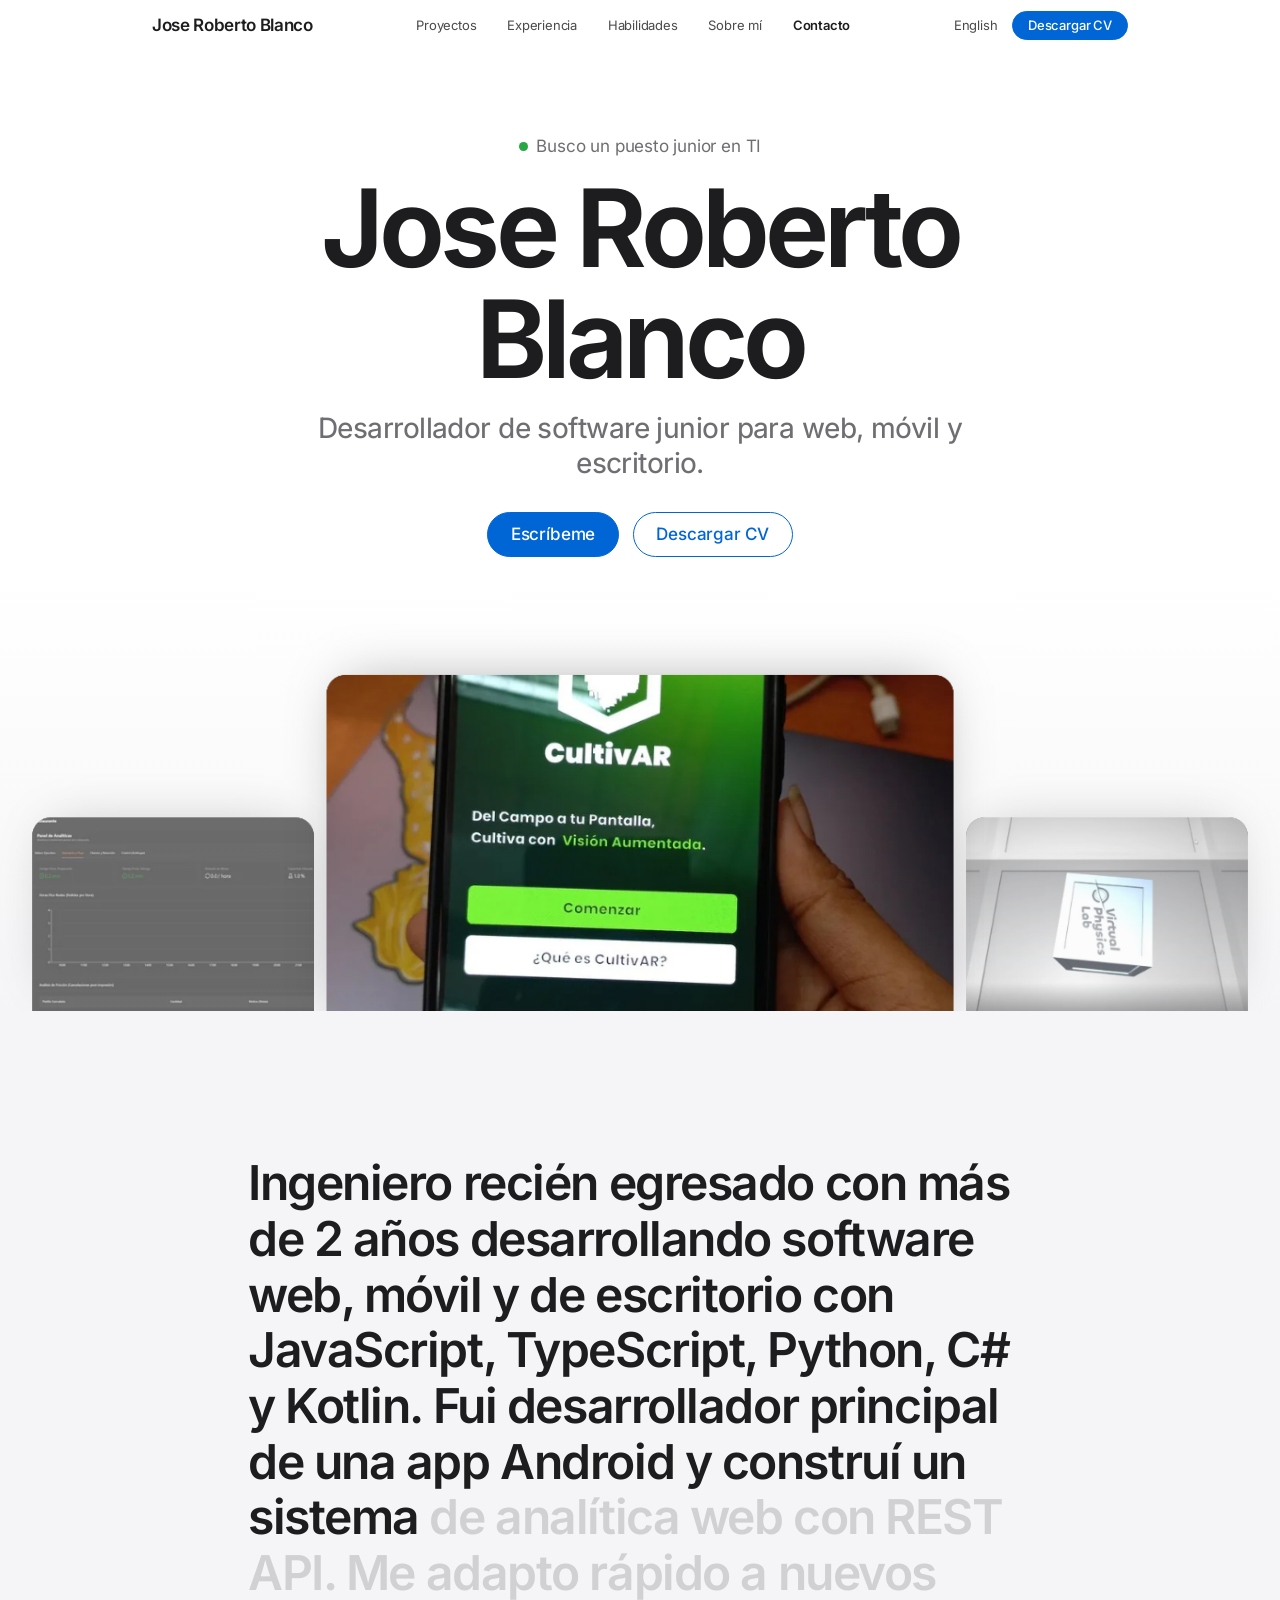
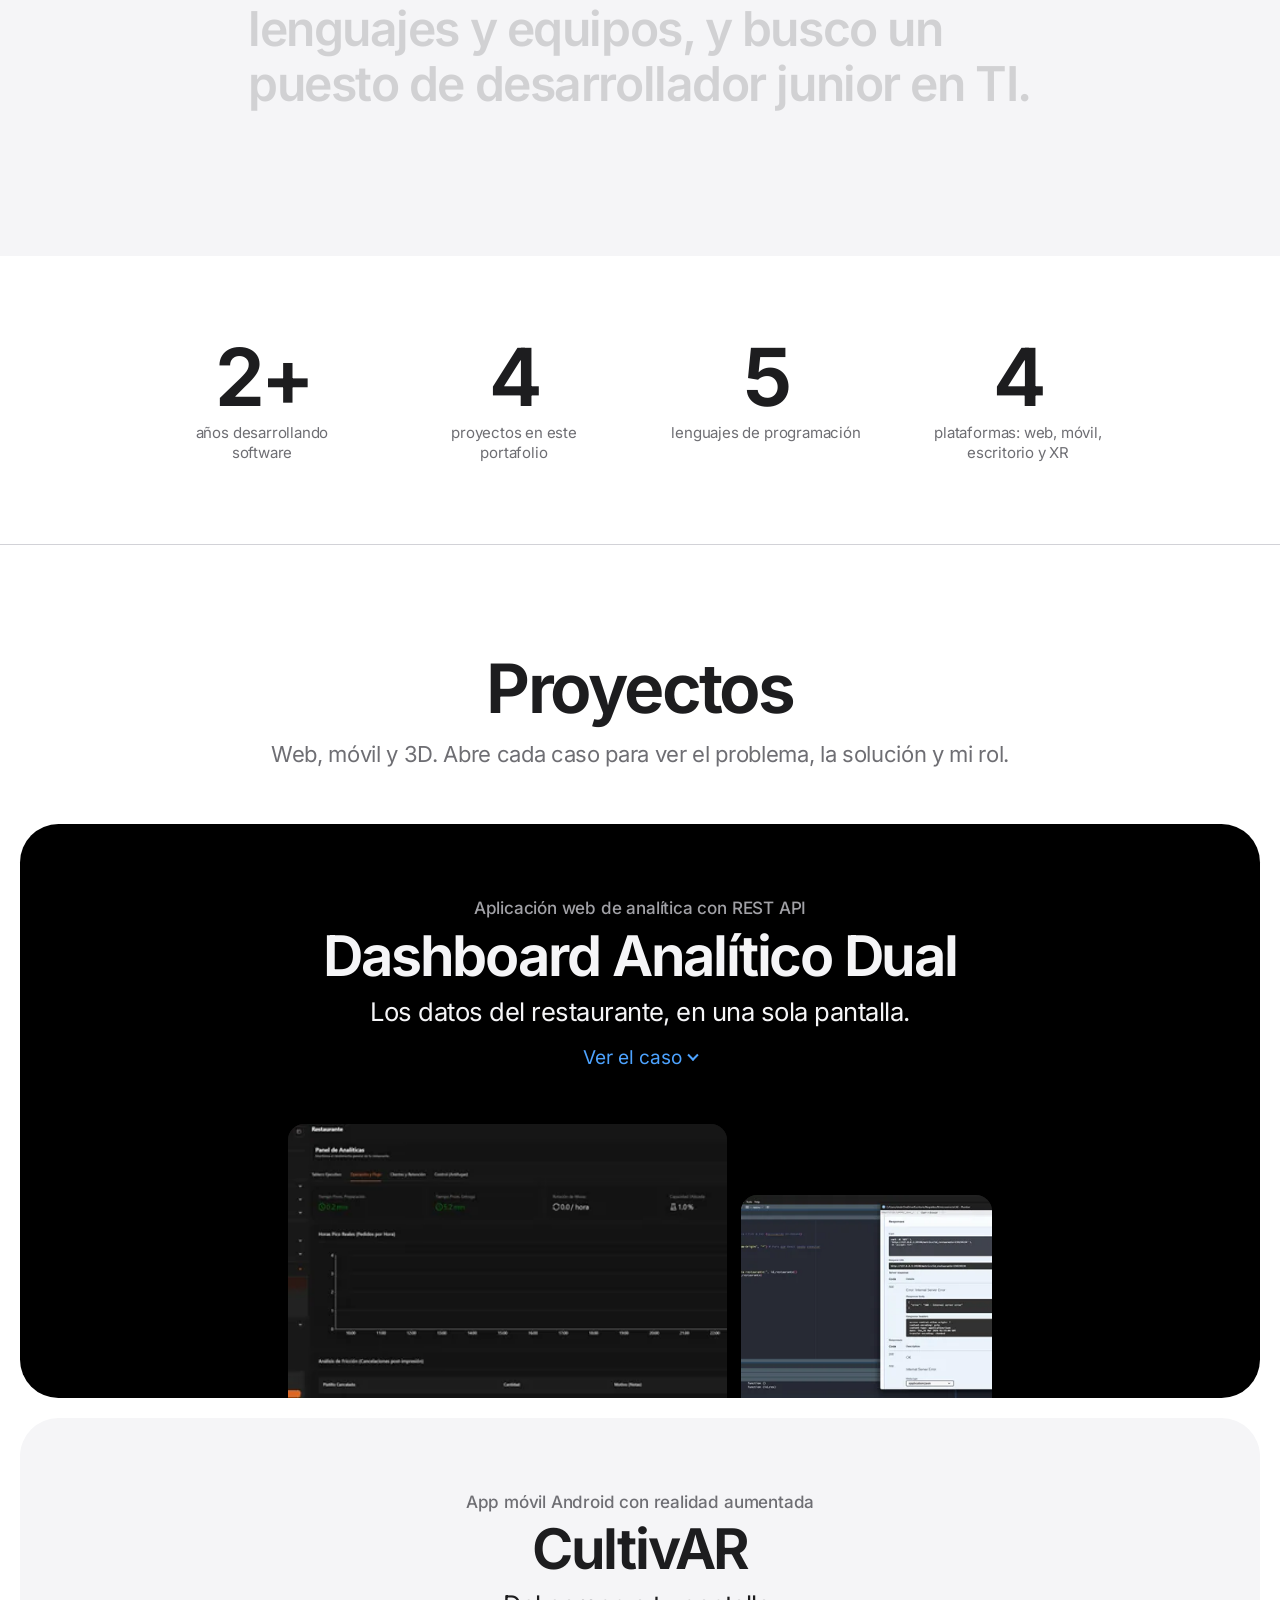
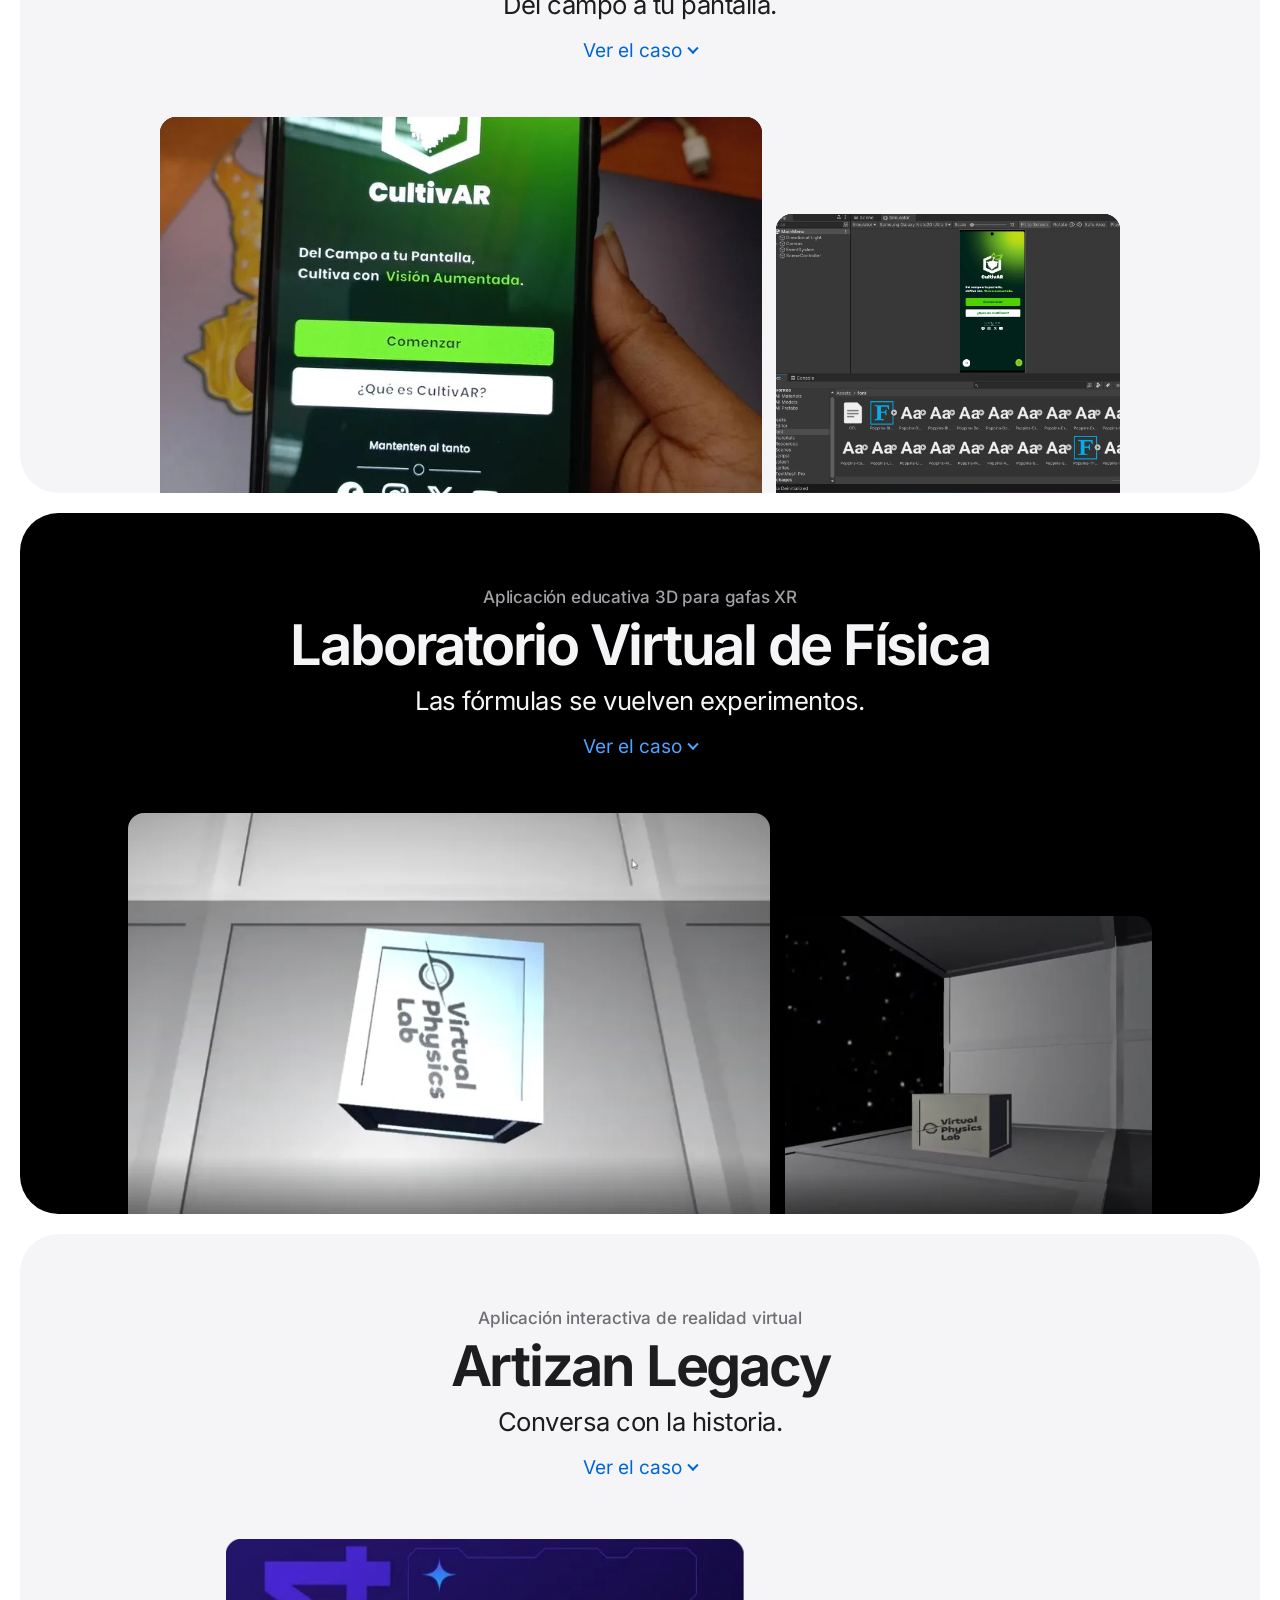
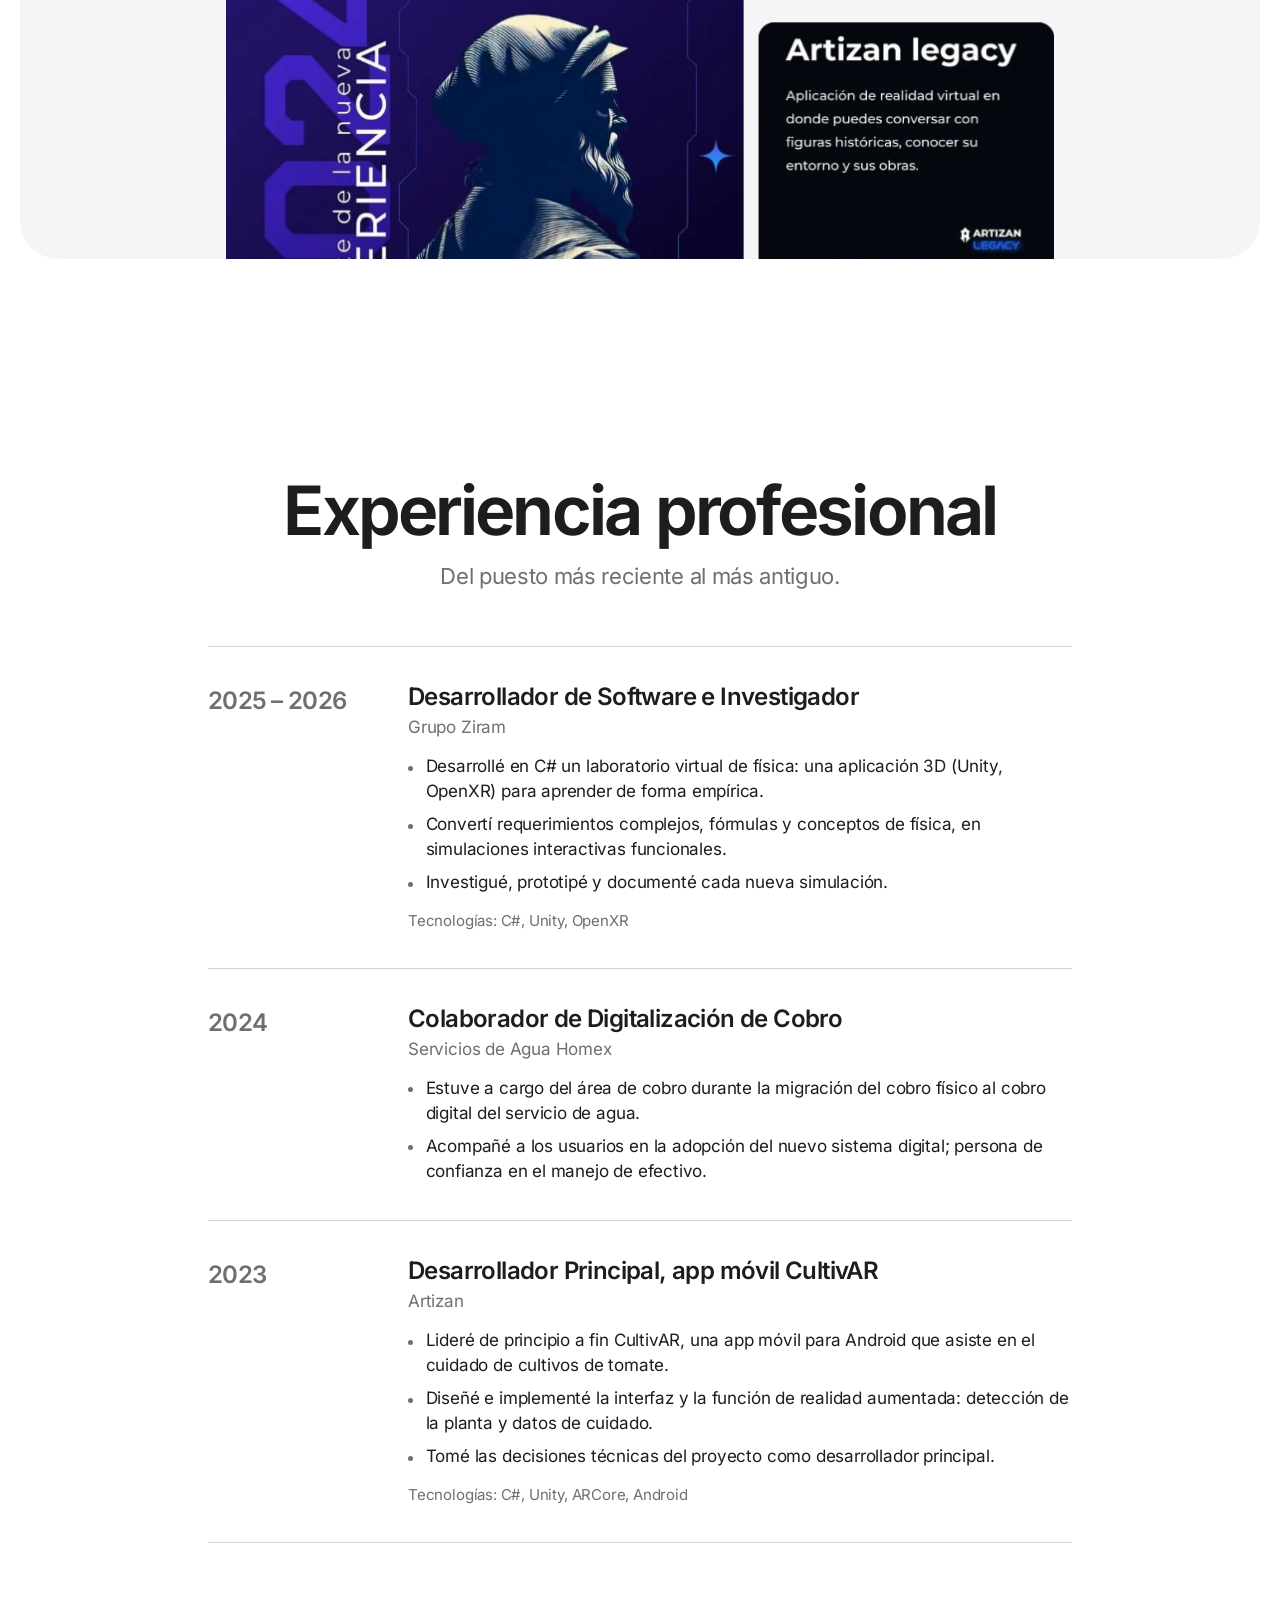
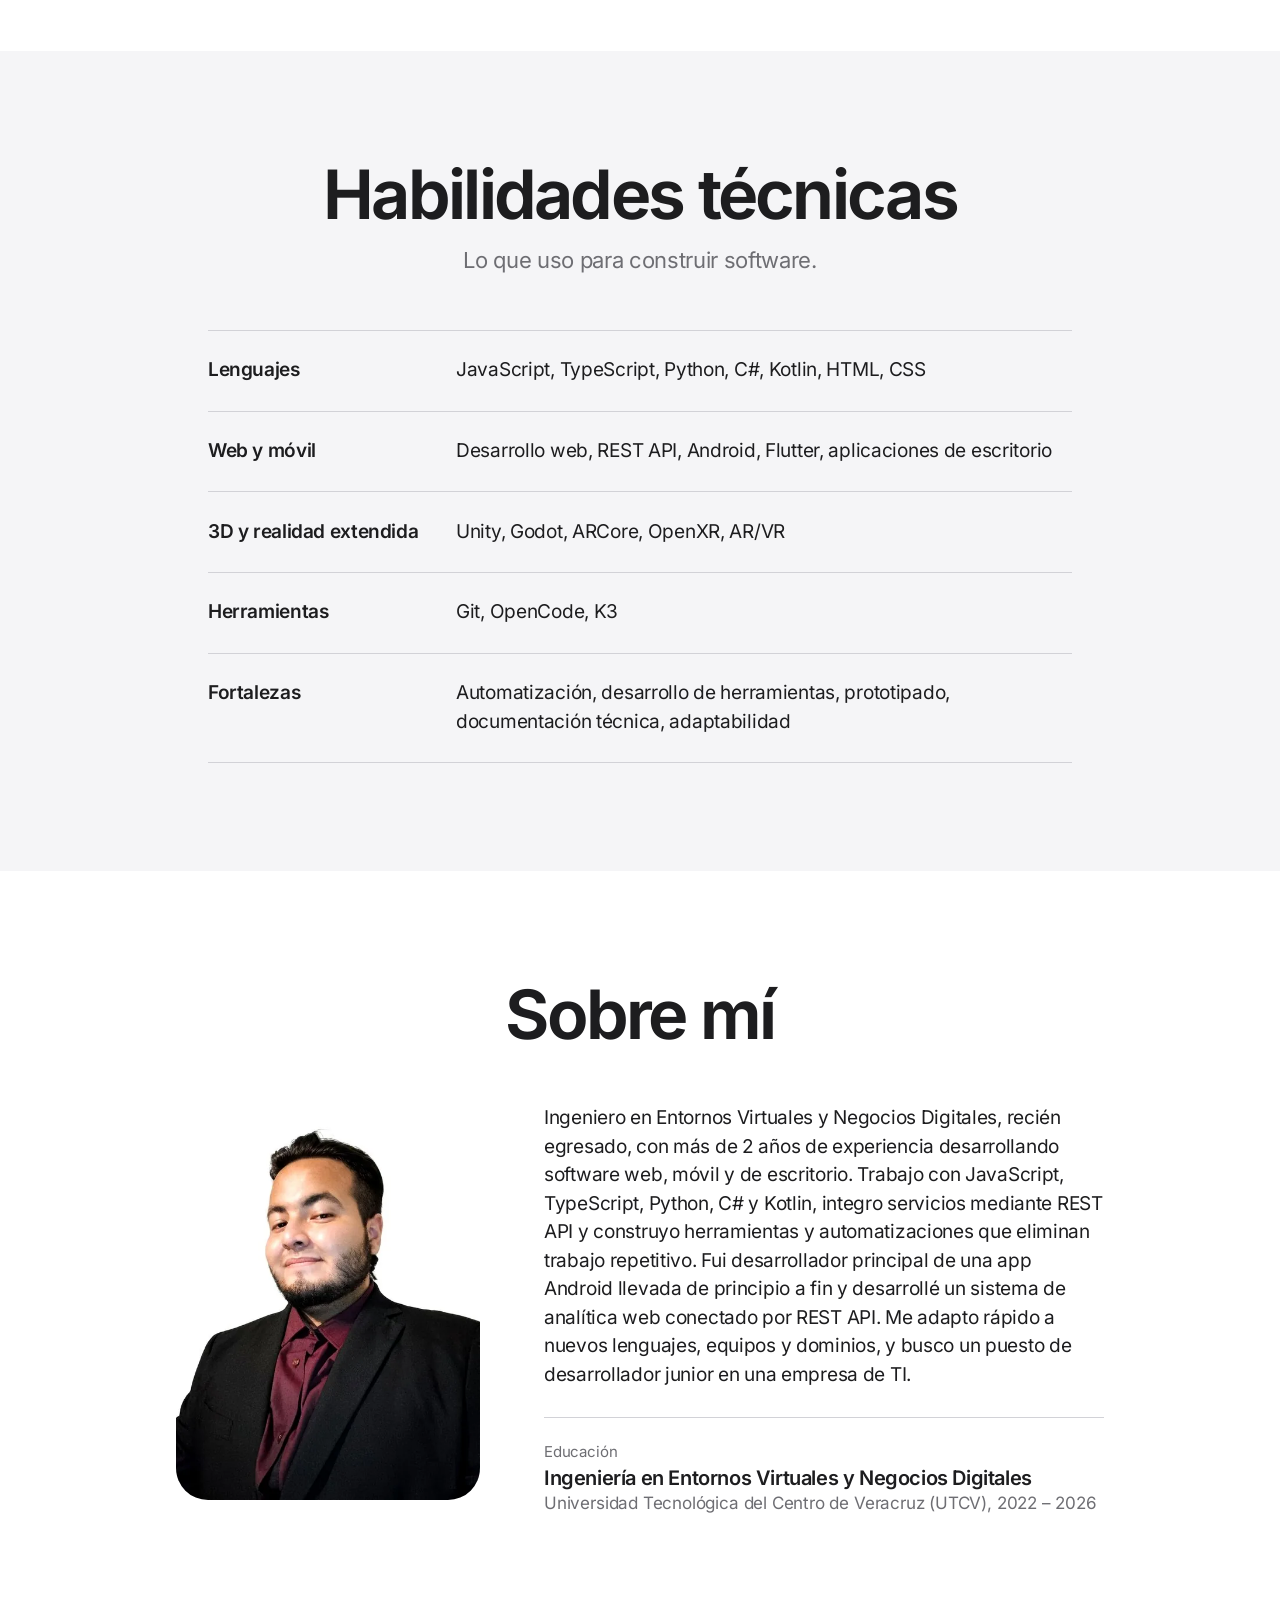
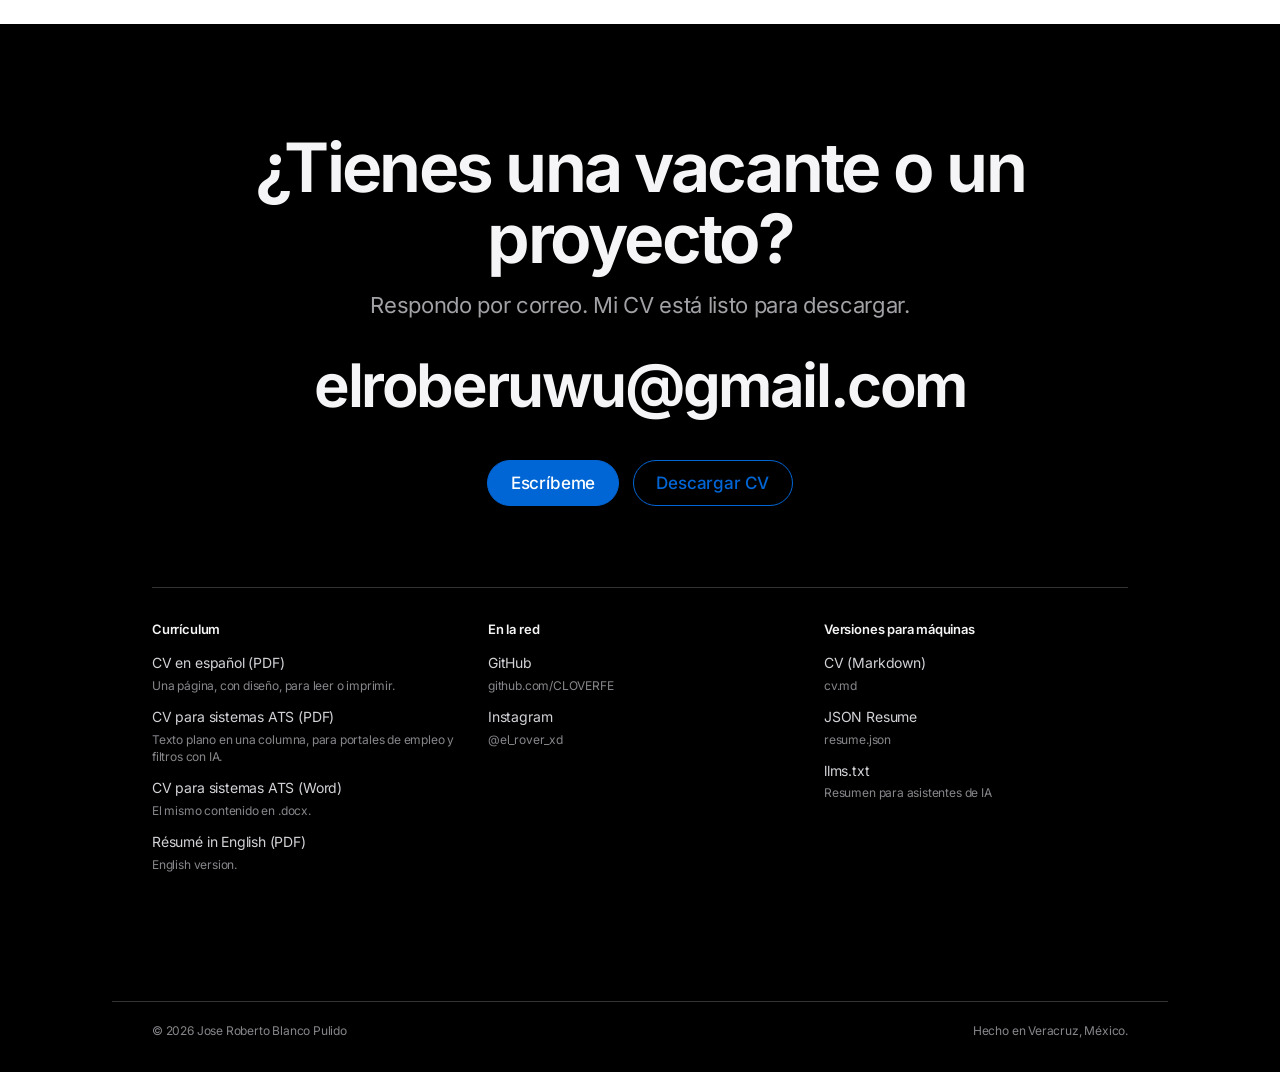
==== commit 16181eeb: "Rediseña el portafolio y actualiza los CV Reemplaza el sitio de una sola página por un portafolio es" ====
--- a/index.html
+++ b/index.html
@@ -1,1107 +1,397 @@
-<!DOCTYPE html>
-<html lang="es">
+<!doctype html>
+<html lang="es-MX">
 <head>
-<meta charset="UTF-8">
-<meta name="viewport" content="width=device-width, initial-scale=1.0">
-<title>Jose_Roberto_Blanco_CV_Desarrollador</title>
-<meta name="description" content="CV y portafolio de Jose Roberto Blanco Pulido — Desarrollador de software multiplataforma: web, móvil, escritorio, XR y videojuegos. Veracruz, México.">
-<meta name="theme-color" content="#F2EFE7">
-<meta property="og:title" content="Jose Roberto Blanco — Desarrollador de Software">
-<meta property="og:description" content="Desarrollador de software multiplataforma: web, móvil, escritorio, XR y videojuegos.">
-<meta property="og:type" content="website">
+<meta charset="utf-8">
+<meta name="viewport" content="width=device-width, initial-scale=1">
+<title>Jose Roberto Blanco | Desarrollador de Software Junior en Veracruz, México</title>
+<meta name="description" content="Portafolio y CV de Jose Roberto Blanco Pulido, desarrollador de software junior para web, móvil y escritorio. JavaScript, TypeScript, Python, C# y Kotlin. Más de 2 años de experiencia. Busca un puesto junior en TI.">
+<meta name="author" content="Jose Roberto Blanco Pulido">
+<link rel="canonical" href="https://cloverfe.github.io/JoseRobertoBlanco.github.io/">
+<link rel="alternate" hreflang="es" href="https://cloverfe.github.io/JoseRobertoBlanco.github.io/">
+<link rel="alternate" hreflang="en" href="https://cloverfe.github.io/JoseRobertoBlanco.github.io/en/">
+<link rel="alternate" hreflang="x-default" href="https://cloverfe.github.io/JoseRobertoBlanco.github.io/">
+<link rel="alternate" type="text/markdown" href="https://cloverfe.github.io/JoseRobertoBlanco.github.io/cv.md" title="CV (Markdown)">
+<link rel="alternate" type="application/json" href="https://cloverfe.github.io/JoseRobertoBlanco.github.io/resume.json" title="JSON Resume">
+<meta property="og:type" content="profile">
+<meta property="og:title" content="Jose Roberto Blanco | Desarrollador de Software Junior en Veracruz, México">
+<meta property="og:description" content="Portafolio y CV de Jose Roberto Blanco Pulido, desarrollador de software junior para web, móvil y escritorio. JavaScript, TypeScript, Python, C# y Kotlin. Más de 2 años de experiencia. Busca un puesto junior en TI.">
+<meta property="og:url" content="https://cloverfe.github.io/JoseRobertoBlanco.github.io/">
+<meta property="og:image" content="https://cloverfe.github.io/JoseRobertoBlanco.github.io/assets/img/og.png">
+<meta property="og:image:width" content="1200">
+<meta property="og:image:height" content="630">
 <meta property="og:locale" content="es_MX">
-<meta property="og:locale:alternate" content="en_US">
-<link rel="icon" href="data:image/svg+xml,%3Csvg xmlns='http://www.w3.org/2000/svg' viewBox='0 0 32 32'%3E%3Crect width='32' height='32' fill='%23171512'/%3E%3Cpath d='M8 4h20v16l-8 8H8z' fill='%23FF4A1F'/%3E%3C/svg%3E">
-<link rel="preconnect" href="https://fonts.googleapis.com">
-<link rel="preconnect" href="https://fonts.gstatic.com" crossorigin>
-<link href="https://fonts.googleapis.com/css2?family=Anton&family=Space+Mono:wght@400;700&display=swap" rel="stylesheet">
+<meta property="profile:first_name" content="Jose Roberto">
+<meta property="profile:last_name" content="Blanco Pulido">
+<meta name="twitter:card" content="summary_large_image">
+<meta name="theme-color" content="#ffffff">
+<link rel="icon" href="favicon.svg" type="image/svg+xml">
+<link rel="preload" href="assets/fonts/inter.woff2" as="font" type="font/woff2" crossorigin>
+<link rel="stylesheet" href="assets/css/styles.css">
+<script>document.documentElement.classList.add("js")</script>
 <script type="application/ld+json">
 {
-  "@context": "https://schema.org",
-  "@type": "Person",
-  "name": "Jose Roberto Blanco Pulido",
-  "jobTitle": "Software Developer",
-  "email": "mailto:elroberuwu@gmail.com",
-  "address": { "@type": "PostalAddress", "addressRegion": "Veracruz", "addressCountry": "MX" },
-  "alumniOf": { "@type": "CollegeOrUniversity", "name": "Universidad Tecnológica del Centro de Veracruz" },
-  "sameAs": ["https://github.com/CLOVERFE", "https://www.instagram.com/el_rover_xd"],
-  "knowsAbout": ["Web Development", "Mobile Development", "Augmented Reality", "Virtual Reality", "Game Development", "Desktop Software"]
+ "@context": "https://schema.org",
+ "@graph": [
+  {
+   "@type": "ProfilePage",
+   "@id": "https://cloverfe.github.io/JoseRobertoBlanco.github.io/#page",
+   "url": "https://cloverfe.github.io/JoseRobertoBlanco.github.io/",
+   "name": "Jose Roberto Blanco | Desarrollador de Software Junior en Veracruz, México",
+   "inLanguage": "es-MX",
+   "dateModified": "2026-11-16",
+   "mainEntity": {
+    "@id": "https://cloverfe.github.io/JoseRobertoBlanco.github.io/#person"
+   }
+  },
+  {
+   "@type": "Person",
+   "@id": "https://cloverfe.github.io/JoseRobertoBlanco.github.io/#person",
+   "name": "Jose Roberto Blanco Pulido",
+   "alternateName": "Jose Roberto Blanco",
+   "jobTitle": "Desarrollador de Software Junior",
+   "description": "Ingeniero en Entornos Virtuales y Negocios Digitales, recién egresado, con más de 2 años de experiencia desarrollando software web, móvil y de escritorio. Trabajo con JavaScript, TypeScript, Python, C# y Kotlin, integro servicios mediante REST API y construyo herramientas y automatizaciones que eliminan trabajo repetitivo. Fui desarrollador principal de una app Android llevada de principio a fin y desarrollé un sistema de analítica web conectado por REST API. Me adapto rápido a nuevos lenguajes, equipos y dominios, y busco un puesto de desarrollador junior en una empresa de TI.",
+   "url": "https://cloverfe.github.io/JoseRobertoBlanco.github.io/",
+   "image": "https://cloverfe.github.io/JoseRobertoBlanco.github.io/assets/img/jose-roberto-blanco.jpg",
+   "email": "mailto:elroberuwu@gmail.com",
+   "address": {
+    "@type": "PostalAddress",
+    "addressRegion": "Veracruz",
+    "addressCountry": "MX"
+   },
+   "alumniOf": {
+    "@type": "CollegeOrUniversity",
+    "name": "Universidad Tecnológica del Centro de Veracruz"
+   },
+   "hasCredential": {
+    "@type": "EducationalOccupationalCredential",
+    "credentialCategory": "degree",
+    "name": "Ingeniería en Entornos Virtuales y Negocios Digitales"
+   },
+   "knowsAbout": [
+    "Software Development",
+    "Web Development",
+    "Mobile Development",
+    "Desktop Software",
+    "JavaScript",
+    "TypeScript",
+    "Python",
+    "C#",
+    "Kotlin",
+    "Flutter",
+    "Android",
+    "REST API",
+    "Git",
+    "Automation",
+    "Unity",
+    "Augmented Reality",
+    "Virtual Reality",
+    "OpenXR",
+    "ARCore",
+    "Godot"
+   ],
+   "sameAs": [
+    "https://github.com/CLOVERFE",
+    "https://www.instagram.com/el_rover_xd"
+   ]
+  },
+  {
+   "@type": "ItemList",
+   "name": "Proyectos",
+   "itemListElement": [
+    {
+     "@type": "ListItem",
+     "position": 1,
+     "item": {
+      "@type": "WebApplication",
+      "name": "Dashboard Analítico Dual",
+      "description": "Sistema de analíticas para restaurante: un cliente en Godot envía datos mediante REST API a un dashboard web que muestra tiempos de preparación y entrega, ingresos por hora, cancelaciones y horas pico.",
+      "applicationCategory": "Aplicación web de analítica con REST API",
+      "author": {
+       "@id": "https://cloverfe.github.io/JoseRobertoBlanco.github.io/#person"
+      },
+      "url": "https://cloverfe.github.io/JoseRobertoBlanco.github.io/#dash"
+     }
+    },
+    {
+     "@type": "ListItem",
+     "position": 2,
+     "item": {
+      "@type": "SoftwareApplication",
+      "name": "CultivAR",
+      "description": "Realidad aumentada que asiste en el cuidado de plantas de tomate: detecta la planta y muestra en pantalla información de cuidado en contexto.",
+      "applicationCategory": "App móvil Android con realidad aumentada",
+      "author": {
+       "@id": "https://cloverfe.github.io/JoseRobertoBlanco.github.io/#person"
+      },
+      "url": "https://cloverfe.github.io/JoseRobertoBlanco.github.io/#cultivar"
+     }
+    },
+    {
+     "@type": "ListItem",
+     "position": 3,
+     "item": {
+      "@type": "SoftwareApplication",
+      "name": "Laboratorio Virtual de Física",
+      "description": "Laboratorio virtual donde las fórmulas se convierten en experimentos interactivos: los alumnos aprenden física de forma empírica con gafas de realidad extendida.",
+      "applicationCategory": "Aplicación educativa 3D para gafas XR",
+      "author": {
+       "@id": "https://cloverfe.github.io/JoseRobertoBlanco.github.io/#person"
+      },
+      "url": "https://cloverfe.github.io/JoseRobertoBlanco.github.io/#vpl"
+     }
+    },
+    {
+     "@type": "ListItem",
+     "position": 4,
+     "item": {
+      "@type": "SoftwareApplication",
+      "name": "Artizan Legacy",
+      "description": "Aplicación de realidad virtual para conversar con figuras históricas y conocer su entorno y sus obras. Exhibida en la Universidad Tecnológica del Centro de Veracruz (UTCV) en 2024.",
+      "applicationCategory": "Aplicación interactiva de realidad virtual",
+      "author": {
+       "@id": "https://cloverfe.github.io/JoseRobertoBlanco.github.io/#person"
+      },
+      "url": "https://cloverfe.github.io/JoseRobertoBlanco.github.io/#legacy"
+     }
+    }
+   ]
+  }
+ ]
 }
 </script>
-<style>
-/* ============ TOKENS ============ */
-:root{
-  --bg:#F2EFE7;
-  --bg-alt:#E9E4D6;
-  --paper:#F7F4EC;
-  --paper-2:#FBF7EE;
-  --ink:#171512;
-  --ink-soft:rgba(23,21,18,.68);
-  --ink-faint:rgba(23,21,18,.14);
-  --accent:#FF4A1F;
-  --accent-dark:#B43708;
-  --accent-tint:rgba(255,74,31,.10);
-  --amber-dark:#8A5A00;
-  --nav-bg:rgba(247,244,236,.86);
-  --scan:rgba(23,21,18,.028);
-  --line:2px solid var(--ink);
-  --shadow:7px 7px 0 var(--ink);
-  --font-display:'Anton', Impact, 'Arial Narrow', sans-serif;
-  --font-mono:'Space Mono', 'Courier New', monospace;
-  --font-body:system-ui, -apple-system, 'Segoe UI', Roboto, Helvetica, Arial, sans-serif;
-  --chamfer-outer:polygon(20px 0,100% 0,100% calc(100% - 20px),calc(100% - 20px) 100%,0 100%,0 20px);
-  --chamfer-inner:polygon(18px 0,100% 0,100% calc(100% - 18px),calc(100% - 18px) 100%,0 100%,0 18px);
-}
-/* ============ MODO NOCHE (Prey auténtico) ============ */
-html[data-theme="night"]{
-  --bg:#16130F;
-  --bg-alt:#1D1913;
-  --paper:#201B14;
-  --paper-2:#272119;
-  --ink:#F2EFE7;
-  --ink-soft:rgba(242,239,231,.66);
-  --ink-faint:rgba(242,239,231,.18);
-  --accent:#FF5A2A;
-  --accent-dark:#FF8A5C;
-  --accent-tint:rgba(255,90,42,.16);
-  --amber-dark:#E0A53A;
-  --nav-bg:rgba(22,19,15,.88);
-  --scan:rgba(242,239,231,.04);
-}
-*{margin:0;padding:0;box-sizing:border-box}
-html{scroll-behavior:smooth}
-body{
-  background:var(--bg);
-  color:var(--ink);
-  font-family:var(--font-body);
-  font-size:16px;
-  line-height:1.6;
-  overflow-x:hidden;
-}
-::selection{background:var(--accent);color:var(--bg)}
-a{color:inherit}
-:focus-visible{outline:3px solid var(--accent);outline-offset:2px}
-
-/* ============ SCANLINES / GRAIN ============ */
-.scanlines{
-  position:fixed;inset:0;z-index:200;pointer-events:none;
-  background:repeating-linear-gradient(0deg,var(--scan) 0 1px,transparent 1px 4px);
-  animation:scanDrift 9s linear infinite;
-}
-@keyframes scanDrift{from{background-position:0 0}to{background-position:0 40px}}
-
-/* ============ BOOT OVERLAY ============ */
-#boot{
-  position:fixed;inset:0;z-index:999;background:var(--ink);
-  display:grid;place-items:center;transition:opacity .35s ease;
-}
-#boot.off{opacity:0;pointer-events:none}
-.boot-inner{text-align:center;width:min(420px,80vw)}
-.boot-line{height:3px;background:var(--accent);width:0;margin:0 auto 1rem;animation:bootLine .55s cubic-bezier(.2,.9,.2,1) forwards}
-@keyframes bootLine{to{width:100%}}
-.boot-txt{font-family:var(--font-mono);font-size:.75rem;letter-spacing:.25em;color:var(--bg);animation:bootFlicker .5s steps(2) 2}
-@keyframes bootFlicker{50%{opacity:.15}}
-
-/* ============ SKIP LINK ============ */
-.skip{position:fixed;top:-60px;left:12px;z-index:1000;background:var(--ink);color:var(--bg);font-family:var(--font-mono);font-size:.8rem;padding:.5rem 1rem;transition:top .2s}
-.skip:focus{top:12px}
-
-/* ============ NAV ============ */
-.nav{
-  position:fixed;inset:0 auto 0 0;width:238px;z-index:150;
-  background:var(--nav-bg);backdrop-filter:blur(10px);-webkit-backdrop-filter:blur(10px);
-  border-right:var(--line);display:flex;flex-direction:column;padding:1.4rem 0;
-}
-.nav-logo{padding:0 1.3rem 1.1rem;border-bottom:2px solid var(--ink-faint);margin-bottom:.6rem}
-.nav-logo .lg{font-family:var(--font-display);font-size:1.5rem;letter-spacing:.04em}
-.nav-logo .lg em{color:var(--accent);font-style:normal}
-.nav-logo .sub{font-family:var(--font-mono);font-size:.62rem;color:var(--ink-soft);letter-spacing:.18em;margin-top:.15rem}
-.nav-links{display:flex;flex-direction:column;flex:1;overflow-y:auto}
-.nav a.nl{
-  position:relative;display:flex;align-items:center;gap:.3rem;
-  padding:.58rem 1.3rem;text-decoration:none;overflow:hidden;
-  font-family:var(--font-mono);font-size:.78rem;letter-spacing:.06em;
-  transition:gap .18s ease, background .18s ease;
-}
-.nav a.nl::before{content:'';position:absolute;left:0;top:0;bottom:0;width:4px;background:var(--accent);transform:scaleY(0);transform-origin:top;transition:transform .18s ease}
-.nav a.nl::after{content:'';position:absolute;inset:0;background:var(--accent-tint);transform:scaleX(0);transform-origin:left;transition:transform .2s ease;z-index:-1}
-.nav a.nl:hover,.nav a.nl[aria-current="true"]{gap:.65rem}
-.nav a.nl:hover::before,.nav a.nl[aria-current="true"]::before{transform:scaleY(1)}
-.nav a.nl:hover::after,.nav a.nl[aria-current="true"]::after{transform:scaleX(1)}
-.nav a.nl .bk{color:var(--accent);opacity:0;transition:opacity .18s ease;font-weight:700}
-.nav a.nl:hover .bk,.nav a.nl[aria-current="true"] .bk{opacity:1}
-.nav a.nl .idx{margin-left:auto;font-size:.62rem;color:var(--ink-soft)}
-.nav-foot{border-top:2px solid var(--ink-faint);padding:1rem 1.3rem 0;display:flex;gap:.6rem;flex-wrap:wrap}
-.lang-btn,.pdf-btn{
-  font-family:var(--font-mono);font-size:.72rem;letter-spacing:.08em;cursor:pointer;
-  border:var(--line);background:var(--paper);color:var(--ink);padding:.45rem .8rem;
-  box-shadow:4px 4px 0 var(--ink);transition:transform .12s ease, box-shadow .12s ease;
-  position:relative;overflow:hidden;display:inline-block;text-decoration:none;text-align:center;
-}
-.lang-btn:hover,.pdf-btn:hover{background:var(--accent-tint)}
-.lang-btn:active,.pdf-btn:active{transform:translate(4px,4px);box-shadow:0 0 0 var(--ink)}
-
-/* ============ LAYOUT ============ */
-main{margin-left:238px}
-.wrap{max-width:1120px;margin:0 auto;padding:0 clamp(1rem,4vw,2.5rem)}
-.sec{border-top:var(--line);padding:3.6rem 0;scroll-margin-top:20px}
-.sec-head{display:flex;align-items:baseline;gap:1rem;flex-wrap:wrap;margin-bottom:2.2rem}
-.sec-num{font-family:var(--font-display);font-size:clamp(1.6rem,3vw,2.2rem);color:var(--ink)}
-.sec-slashes{font-family:var(--font-display);font-size:clamp(1.6rem,3vw,2.2rem);color:var(--accent)}
-.sec-title{font-family:var(--font-display);font-size:clamp(2rem,5vw,3.1rem);letter-spacing:.02em;text-transform:uppercase;line-height:1}
-.sec-read{margin-left:auto;font-family:var(--font-mono);font-size:.7rem;letter-spacing:.14em;color:var(--ink-soft)}
-
-/* ============ REVEAL (power-on) ============ */
-.reveal{opacity:0;transform:translateY(18px)}
-.reveal.on{animation:powerOn .55s cubic-bezier(.2,.7,.3,1) both;animation-delay:var(--d,0s)}
-@keyframes powerOn{
-  0%{opacity:0;transform:translateY(18px);filter:brightness(1.7) contrast(1.15)}
-  22%{opacity:.95}
-  34%{opacity:.3}
-  48%{opacity:1}
-  62%{opacity:.55}
-  100%{opacity:1;transform:translateY(0);filter:none}
-}
-
-/* ============ GLITCH ============ */
-.glitch{position:relative;display:inline-block}
-.glitch::before,.glitch::after{
-  content:attr(data-text);position:absolute;left:0;top:0;width:100%;height:100%;
-  opacity:0;pointer-events:none;white-space:nowrap;
-}
-.glitch:hover::before{opacity:.85;color:var(--accent);animation:glA .36s steps(2,end) both}
-.glitch:hover::after{opacity:.85;color:var(--amber-dark);animation:glB .36s steps(2,end) both}
-@keyframes glA{
-  0%{transform:translate(-4px,2px);clip-path:inset(10% 0 60% 0)}
-  25%{transform:translate(3px,-2px);clip-path:inset(50% 0 20% 0)}
-  50%{transform:translate(-3px,1px);clip-path:inset(30% 0 42% 0)}
-  75%{transform:translate(4px,-1px);clip-path:inset(62% 0 8% 0)}
-  100%{transform:translate(0);clip-path:inset(0 0 100% 0)}
-}
-@keyframes glB{
-  0%{transform:translate(4px,-2px);clip-path:inset(60% 0 12% 0)}
-  25%{transform:translate(-3px,2px);clip-path:inset(18% 0 52% 0)}
-  50%{transform:translate(3px,-1px);clip-path:inset(44% 0 28% 0)}
-  75%{transform:translate(-4px,1px);clip-path:inset(6% 0 66% 0)}
-  100%{transform:translate(0);clip-path:inset(0 0 100% 0)}
-}
-
-/* ============ HERO ============ */
-.hero{min-height:100svh;display:grid;grid-template-columns:1.25fr .85fr;gap:clamp(1.5rem,4vw,3rem);align-items:center;padding:2.5rem clamp(1rem,4vw,2.5rem) 3rem;position:relative}
-.hero-coords{position:absolute;top:1.2rem;right:0;font-family:var(--font-mono);font-size:.62rem;letter-spacing:.16em;color:var(--ink-soft);text-align:right;line-height:1.9}
-.kicker{font-family:var(--font-mono);font-size:clamp(.78rem,1.6vw,.95rem);letter-spacing:.2em;color:var(--accent-dark);font-weight:700;text-transform:uppercase}
-.cursor{display:inline-block;width:.55em;height:1em;background:var(--accent);margin-left:.3em;vertical-align:-.12em;animation:blink 1.05s steps(1) infinite}
-@keyframes blink{50%{opacity:0}}
-h1.name{margin:.6rem 0 .9rem;text-transform:uppercase}
-h1.name .l1,h1.name .l2{display:block;font-family:var(--font-display);font-size:clamp(2.8rem,6.8vw,6rem);line-height:.93;letter-spacing:.015em;white-space:nowrap}
-h1.name .l2{color:transparent;-webkit-text-stroke:2.5px var(--ink);transition:color .2s ease}
-h1.name .l2:hover{color:var(--accent-tint)}
-.role-line{font-family:var(--font-mono);font-size:clamp(.95rem,2.2vw,1.3rem);letter-spacing:.1em;font-weight:700;display:flex;align-items:baseline;gap:.6rem;min-height:1.8em}
-.role-line .arrow{color:var(--accent)}
-#roleWord{color:var(--ink);border-bottom:3px solid var(--accent)}
-.role-static{display:none}
-.chips{display:flex;gap:.7rem;flex-wrap:wrap;margin:1.4rem 0 1.8rem}
-.chip{border:var(--line);background:var(--paper);box-shadow:4px 4px 0 var(--ink);padding:.45rem .8rem;font-family:var(--font-mono);font-size:.72rem;letter-spacing:.08em;display:flex;gap:.55rem;align-items:center}
-.chip .ck{color:var(--ink-soft)}
-.chip .cv{font-weight:700}
-.chip .cv.ok{color:var(--accent-dark)}
-.chip .cv.ok::before{content:'●';color:var(--accent);margin-right:.4em;animation:blink 1.6s steps(1) infinite}
-.cta-row{display:flex;gap:1rem;flex-wrap:wrap}
-.btn{
-  display:inline-block;font-family:var(--font-mono);font-weight:700;font-size:.85rem;letter-spacing:.1em;
-  text-decoration:none;color:var(--ink);background:var(--paper);border:var(--line);
-  padding:.85rem 1.5rem;box-shadow:6px 6px 0 var(--ink);cursor:pointer;
-  position:relative;overflow:hidden;transition:transform .12s ease, box-shadow .12s ease, color .18s ease;
-}
-.btn::before{content:'';position:absolute;inset:0;background:var(--accent);transform:translateX(-102%);transition:transform .22s cubic-bezier(.2,.8,.2,1);z-index:0}
-.btn:hover::before{transform:translateX(0)}
-.btn span{position:relative;z-index:1}
-.btn:active{transform:translate(6px,6px);box-shadow:0 0 0 var(--ink)}
-.btn.solid{background:var(--ink);color:var(--bg)}
-.btn.solid:hover{color:var(--bg)}
-
-/* Avatar frame (chamfered) */
-.hero-visual{display:flex;flex-direction:column;gap:.8rem}
-.frame{filter:drop-shadow(7px 7px 0 var(--ink));transition:filter .2s ease}
-.frame:hover{filter:drop-shadow(10px 10px 0 var(--ink))}
-.frame-border{background:var(--ink);clip-path:var(--chamfer-outer);padding:2.5px}
-.frame-core{background:var(--paper);clip-path:var(--chamfer-inner);position:relative;overflow:hidden}
-.avatar{display:block;width:100%;height:auto;transition:transform .35s ease}
-.frame:hover .avatar{transform:scale(1.03)}
-.hud{position:absolute;font-family:var(--font-mono);font-size:.58rem;letter-spacing:.14em;color:rgba(23,21,18,.55);z-index:7;pointer-events:none}
-.hud-tl{top:12px;left:14px}
-.hud-tr{top:12px;right:14px;color:var(--accent-dark);font-weight:700}
-.hud-bl{bottom:12px;left:14px;color:rgba(247,244,236,.6)}
-.photo-fx{position:absolute;inset:0;z-index:6;pointer-events:none;background:repeating-linear-gradient(0deg,rgba(23,21,18,.05) 0 1px,transparent 1px 4px)}
-.avatar-reads{display:flex;justify-content:space-between;gap:.6rem;font-family:var(--font-mono);font-size:.62rem;letter-spacing:.1em;color:var(--ink-soft);border:var(--line);background:var(--paper);box-shadow:4px 4px 0 var(--ink);padding:.5rem .8rem}
-.avatar-reads b{color:var(--accent-dark)}
-
-/* ============ PERFIL ============ */
-.profile-txt{font-size:clamp(1.05rem,2vw,1.3rem);line-height:1.75;max-width:62ch}
-.profile-txt strong{background:linear-gradient(transparent 62%, var(--accent-tint) 62%);box-shadow:inset 0 -2px 0 var(--accent)}
-.profile-meta{margin-top:1.6rem;display:flex;gap:.7rem;flex-wrap:wrap;font-family:var(--font-mono);font-size:.72rem;letter-spacing:.1em}
-.profile-meta span{border:var(--line);background:var(--paper);box-shadow:3px 3px 0 var(--ink);padding:.35rem .7rem}
-
-/* ============ STACK MARQUEE ============ */
-.marquee{border:var(--line);background:var(--ink);color:var(--bg);overflow:hidden;box-shadow:var(--shadow)}
-.marquee-track{display:flex;width:max-content;animation:mq 22s linear infinite}
-.marquee:hover .marquee-track{animation-play-state:paused}
-@keyframes mq{to{transform:translateX(-50%)}}
-.mq-list{display:flex;align-items:center;list-style:none}
-.mq-list li{font-family:var(--font-display);font-size:clamp(1.15rem,2.6vw,1.7rem);letter-spacing:.06em;padding:.75rem 1.1rem;white-space:nowrap;transition:color .15s ease}
-.mq-list li:hover{color:var(--accent)}
-.mq-list li::after{content:'▸';color:var(--accent);margin-left:2.2rem;font-size:.8em}
-
-/* ============ EXPERIENCIA (mission log) ============ */
-.xp-list{display:flex;flex-direction:column}
-.xp{display:grid;grid-template-columns:38px 1fr;position:relative}
-.xp-rail{position:relative}
-.xp-rail::after{content:'';position:absolute;left:15px;top:34px;bottom:-6px;width:2px;background:var(--ink-faint)}
-.xp:last-child .xp-rail::after{display:none}
-.xp-marker{font-family:var(--font-mono);font-weight:700;font-size:1.15rem;color:var(--ink);position:relative;z-index:1;background:var(--bg);padding:2px 0;transition:color .18s ease,transform .18s ease}
-.xp:hover .xp-marker{color:var(--accent);transform:translateX(3px)}
-.xp-body{border:var(--line);background:var(--paper);box-shadow:var(--shadow);padding:1.3rem 1.5rem;margin-bottom:1.6rem;transition:transform .18s ease, box-shadow .18s ease}
-.xp:hover .xp-body{transform:translate(-2px,-2px);box-shadow:9px 9px 0 var(--ink)}
-.xp-top{display:flex;align-items:baseline;gap:.9rem;flex-wrap:wrap;margin-bottom:.2rem}
-.xp-role{font-size:1.12rem;font-weight:800}
-.xp-dom{font-family:var(--font-mono);font-size:.62rem;letter-spacing:.12em;color:var(--accent-dark);border:1.5px solid var(--accent-dark);padding:.15rem .5rem;margin-left:auto;white-space:nowrap}
-.xp-org{font-family:var(--font-mono);font-size:.76rem;letter-spacing:.08em;color:var(--ink-soft);margin-bottom:.8rem}
-.xp-body ul{list-style:none}
-.xp-body li{padding-left:1.4rem;position:relative;margin-bottom:.45rem;font-size:.98rem}
-.xp-body li::before{content:'▸';position:absolute;left:0;color:var(--accent);font-weight:700}
-.xp-body li:last-child{margin-bottom:0}
-
-/* ============ PROYECTOS ============ */
-.proj-grid{display:grid;grid-template-columns:repeat(2,1fr);gap:2rem}
-.proj-card .frame-core{padding:1.5rem 1.6rem 1.4rem;min-height:100%;transition:transform .18s ease}
-.proj-card:hover .frame-core{transform:translateY(-3px)}
-.frame-core::after{
-  content:'';position:absolute;left:0;right:0;top:-12%;height:3px;opacity:0;z-index:5;
-  background:linear-gradient(90deg,transparent,var(--accent) 30%,var(--accent) 70%,transparent);
-  pointer-events:none;
-}
-.frame:hover .frame-core::after{animation:sweep .75s ease both}
-@keyframes sweep{0%{top:-12%;opacity:0}12%{opacity:1}88%{opacity:1}100%{top:108%;opacity:0}}
-.cnr{position:absolute;width:13px;height:13px;z-index:6;transition:width .2s ease,height .2s ease,border-color .2s ease;pointer-events:none}
-.cnr.tl{top:8px;left:8px;border-top:2.5px solid var(--ink);border-left:2.5px solid var(--ink)}
-.cnr.tr{top:8px;right:8px;border-top:2.5px solid var(--ink);border-right:2.5px solid var(--ink)}
-.cnr.bl{bottom:8px;left:8px;border-bottom:2.5px solid var(--ink);border-left:2.5px solid var(--ink)}
-.cnr.br{bottom:8px;right:8px;border-bottom:2.5px solid var(--ink);border-right:2.5px solid var(--ink)}
-.proj-card:hover .cnr{width:22px;height:22px;border-color:var(--accent)}
-.proj-top{display:flex;align-items:baseline;gap:.8rem;flex-wrap:wrap;margin-bottom:.35rem}
-.proj-name{font-family:var(--font-display);font-size:1.55rem;letter-spacing:.03em;text-transform:uppercase}
-.proj-status{font-family:var(--font-mono);font-size:.6rem;letter-spacing:.12em;color:var(--accent-dark);border:1.5px solid var(--accent-dark);padding:.15rem .5rem;margin-left:auto;white-space:nowrap}
-.proj-tag{font-family:var(--font-mono);font-size:.72rem;letter-spacing:.1em;color:var(--amber-dark);font-weight:700;margin-bottom:.7rem}
-.proj-desc{font-size:.97rem;margin-bottom:1rem}
-.proj-tags{display:flex;gap:.5rem;flex-wrap:wrap;font-family:var(--font-mono);font-size:.62rem;letter-spacing:.1em}
-.proj-tags span{background:var(--ink);color:var(--bg);padding:.22rem .55rem}
-
-/* --- Galería expandible estilo Steam --- */
-.proj-card .frame-core{cursor:pointer}
-.proj-more{
-  margin-top:1rem;font-family:var(--font-mono);font-size:.68rem;letter-spacing:.12em;font-weight:700;
-  color:var(--accent-dark);background:none;border:none;cursor:pointer;padding:.2rem 0;
-  position:relative;display:inline-block;text-align:left;
-}
-.proj-more .pm-a{white-space:nowrap}
-.proj-more .pm-b{position:absolute;left:0;top:.2rem;opacity:0;white-space:nowrap}
-.proj-card.open .pm-a{opacity:0}
-.proj-card.open .pm-b{opacity:1;animation:bootFlicker .4s steps(2) 1}
-.proj-more::after{content:'';position:absolute;left:0;bottom:0;height:1.5px;width:100%;background:var(--accent);transform:scaleX(0);transform-origin:left;transition:transform .2s ease}
-.proj-more:hover::after{transform:scaleX(1)}
-.proj-gallery{display:grid;grid-template-rows:0fr;transition:grid-template-rows .45s cubic-bezier(.2,.8,.2,1)}
-.pg-wrap{overflow:hidden;min-height:0}
-.pg-grid{display:grid;grid-template-columns:1fr 1fr;gap:.9rem;padding-top:1rem;opacity:0;transform:translateY(10px);transition:opacity .3s ease .12s,transform .3s ease .12s}
-.proj-card.open .proj-gallery{grid-template-rows:1fr}
-.proj-card.open .pg-grid{opacity:1;transform:none}
-.pg-grid img{width:100%;aspect-ratio:16/10;object-fit:cover;display:block;border:var(--line);box-shadow:4px 4px 0 var(--ink);background:var(--bg-alt);transition:transform .25s ease}
-.pg-grid img:hover{transform:scale(1.02)}
-@media (min-width:641px){.proj-card.open{grid-column:1/-1}}
-@media (max-width:640px){.pg-grid{grid-template-columns:1fr}}
-
-/* --- Flash de cambio de tema --- */
-.theme-flash{position:fixed;inset:0;background:var(--ink);opacity:.85;z-index:998;pointer-events:none;animation:tflash .34s steps(4) forwards}
-@keyframes tflash{to{opacity:0}}
-
-/* ============ MÓDULOS (Neuromod) ============ */
-.mod-grid{display:grid;grid-template-columns:repeat(3,1fr);gap:1.4rem}
-.mod{border:var(--line);background:var(--paper);box-shadow:5px 5px 0 var(--ink);padding:1.1rem 1.2rem;transition:transform .16s ease, box-shadow .16s ease, background .16s ease}
-.mod:hover{transform:translate(-2px,-2px);box-shadow:8px 8px 0 var(--ink);background:var(--paper-2)}
-.mod-top{display:flex;align-items:center;gap:.6rem;margin-bottom:.7rem}
-.mod-node{width:13px;height:13px;border-radius:50%;background:var(--ink);flex:none;transition:background .16s ease}
-.mod:hover .mod-node{background:var(--accent);animation:pulse 1s ease infinite}
-@keyframes pulse{50%{transform:scale(1.35)}}
-.mod-line{flex:1;height:2px;background:var(--ink-faint);position:relative;overflow:hidden}
-.mod-line::after{content:'';position:absolute;inset:0;background:linear-gradient(90deg,var(--accent),var(--accent));transform:translateX(-101%);transition:transform .35s cubic-bezier(.2,.8,.2,1)}
-.mod:hover .mod-line::after{transform:translateX(0)}
-.mod-st{font-family:var(--font-mono);font-size:.58rem;letter-spacing:.14em;position:relative;width:74px;height:1.1em;text-align:right;flex:none}
-.mod-st .st-a,.mod-st .st-b{position:absolute;right:0;top:0;transition:opacity .2s ease}
-.mod-st .st-a{color:var(--ink-soft);opacity:1}
-.mod-st .st-b{color:var(--accent-dark);font-weight:700;opacity:0}
-.mod:hover .st-a{opacity:0}
-.mod:hover .st-b{opacity:1;animation:bootFlicker .4s steps(2) 1}
-.mod-name{font-weight:800;font-size:1.02rem;margin-bottom:.25rem}
-.mod-desc{font-size:.88rem;color:var(--ink-soft)}
-
-/* ============ EDUCACIÓN ============ */
-.edu-panel{border:var(--line);background:var(--paper);box-shadow:var(--shadow);padding:1.4rem 1.6rem;display:flex;align-items:baseline;gap:1rem;flex-wrap:wrap}
-.edu-deg{font-weight:800;font-size:1.12rem}
-.edu-school{font-family:var(--font-mono);font-size:.76rem;letter-spacing:.08em;color:var(--ink-soft)}
-.edu-status{font-family:var(--font-mono);font-size:.62rem;letter-spacing:.12em;color:var(--accent-dark);border:1.5px solid var(--accent-dark);padding:.2rem .6rem;margin-left:auto;white-space:nowrap}
-
-/* ============ CONTACTO ============ */
-.contact-core{padding:3rem clamp(1.4rem,5vw,3.5rem);text-align:center}
-.contact-title{font-family:var(--font-display);font-size:clamp(2.2rem,6vw,4.2rem);text-transform:uppercase;line-height:1;margin-bottom:.9rem}
-.contact-sub{max-width:52ch;margin:0 auto 1.8rem;font-size:1.02rem;color:var(--ink-soft)}
-.mail-link{display:inline-block;font-family:var(--font-mono);font-weight:700;font-size:clamp(1rem,3.2vw,1.6rem);letter-spacing:.04em;text-decoration:none;border-bottom:3px solid var(--accent);padding-bottom:.15rem;margin-bottom:2rem;transition:color .18s ease}
-.mail-link:hover{color:var(--accent-dark)}
-.contact-row{display:flex;gap:1rem;justify-content:center;flex-wrap:wrap}
-.print-only{display:none}
-
-/* ============ FOOTER ============ */
-footer{border-top:var(--line);padding:1.4rem 0 2rem;font-family:var(--font-mono);font-size:.68rem;letter-spacing:.1em;color:var(--ink-soft)}
-footer .wrap{display:flex;gap:1rem;flex-wrap:wrap;justify-content:space-between}
-
-/* ============ RESPONSIVE ============ */
-@media (max-width:1020px){
-  .mod-grid{grid-template-columns:repeat(2,1fr)}
-}
-@media (max-width:900px){
-  .nav{inset:0 0 auto 0;width:auto;height:58px;flex-direction:row;align-items:center;border-right:0;border-bottom:var(--line);padding:0 .8rem;gap:.2rem}
-  .nav-logo{border:0;padding:0 .6rem 0 0;margin:0;flex:none}
-  .nav-logo .sub{display:none}
-  .nav-links{flex-direction:row;overflow-x:auto;overflow-y:hidden;scrollbar-width:none}
-  .nav-links::-webkit-scrollbar{display:none}
-  .nav a.nl{padding:.5rem .55rem;font-size:.7rem;flex:none}
-  .nav a.nl .idx,.nav a.nl .bk{display:none}
-  .nav a.nl::before{top:auto;right:0;height:3px;width:auto;transform:scaleX(0);transform-origin:left}
-  .nav a.nl:hover::before,.nav a.nl[aria-current="true"]::before{transform:scaleX(1)}
-  .nav-foot{border:0;padding:0 0 0 .4rem;margin-left:auto;flex:none}
-  .pdf-btn{display:none}
-  main{margin-left:0;padding-top:58px}
-  .sec{scroll-margin-top:70px}
-  .hero{grid-template-columns:1fr;min-height:auto;padding-top:2rem}
-  .hero-coords{display:none}
-  .hero-visual{max-width:340px}
-  .sec-read{display:none}
-}
-@media (max-width:640px){
-  .proj-grid{grid-template-columns:1fr}
-  .mod-grid{grid-template-columns:1fr}
-  .xp-dom{margin-left:0}
-  .edu-status{margin-left:0}
-}
-
-/* ============ REDUCED MOTION ============ */
-@media (prefers-reduced-motion:reduce){
-  html{scroll-behavior:auto}
-  *,*::before,*::after{animation-duration:.001s !important;animation-iteration-count:1 !important;transition-duration:.001s !important}
-  .marquee-track{animation:none}
-  .reveal{opacity:1;transform:none}
-  #boot{display:none}
-}
-
-/* ============ PRINT ============ */
-@media print{
-  @page{margin:13mm}
-  :root{--bg:#fff;--paper:#fff}
-  html[data-theme="night"]{
-    --bg:#fff;--bg-alt:#fff;--paper:#fff;--paper-2:#fff;--ink:#171512;
-    --ink-soft:rgba(23,21,18,.68);--ink-faint:rgba(23,21,18,.14);
-    --accent:#FF4A1F;--accent-dark:#B43708;--amber-dark:#8A5A00;
-    --accent-tint:rgba(255,74,31,.10);--nav-bg:rgba(247,244,236,.86);--scan:transparent;
-  }
-  body{background:#fff;font-size:10.5pt;line-height:1.45}
-  .scanlines,#boot,.nav,.marquee,.no-print,.cta-row,.sec-read,.hero-coords,.cursor,.avatar-reads,.hud,.photo-fx,.proj-more,.proj-gallery,.theme-flash{display:none !important}
-  *,*::before,*::after{animation:none !important;transition:none !important;box-shadow:none !important;filter:none !important}
-  .reveal{opacity:1 !important;transform:none !important}
-  main{margin:0;padding:0}
-  .wrap{max-width:100%;padding:0}
-  .hero{display:block;min-height:0;padding:0 0 6pt;position:relative;padding-right:85pt}
-  .hero-visual{position:absolute;top:0;right:0;width:70pt}
-  h1.name .l1,h1.name .l2{font-size:26pt;line-height:1;-webkit-text-stroke:0;color:#000}
-  .kicker{font-size:8.5pt}
-  .role-line{min-height:0;font-size:10pt}
-  #roleWord{display:none}
-  .role-static{display:inline;font-weight:700}
-  .chips{margin:.5rem 0 0}
-  .chip{box-shadow:none;border:1pt solid #000;padding:.15rem .4rem;font-size:7.5pt}
-  .sec{border-top:1.5pt solid #000;padding:8pt 0;page-break-inside:avoid}
-  .sec-head{margin-bottom:6pt;gap:.5rem}
-  .sec-num,.sec-slashes{font-size:12pt}
-  .sec-title{font-size:14pt}
-  .profile-txt{font-size:10.5pt}
-  .profile-meta span{box-shadow:none;border:1pt solid #000}
-  .xp-body,.edu-panel{box-shadow:none;border:1pt solid #000;margin-bottom:6pt;padding:6pt 8pt}
-  .xp:hover .xp-body{transform:none}
-  .xp-rail::after{display:none}
-  .proj-grid{grid-template-columns:1fr 1fr;gap:8pt}
-  .frame{filter:none}
-  .frame-border{clip-path:none;padding:1pt;background:#000}
-  .frame-core{clip-path:none;padding:6pt 8pt}
-  .proj-card:hover .frame-core{transform:none}
-  .cnr,.frame-core::after{display:none}
-  .mod-grid{grid-template-columns:1fr 1fr 1fr;gap:6pt}
-  .mod{box-shadow:none;border:1pt solid #000;padding:5pt 7pt;page-break-inside:avoid}
-  .mod-line,.mod-st{display:none}
-  .mod-desc{font-size:8.5pt}
-  .mail-link{font-size:11pt;border-bottom:1.5pt solid #000}
-  .print-only{display:block}
-  .contact-core{padding:8pt}
-  .contact-title{font-size:16pt;margin-bottom:4pt}
-  p.print-only{font-family:var(--font-mono);font-size:8pt;letter-spacing:.05em;margin-top:4pt}
-  .print-links{font-family:var(--font-mono);font-size:8pt;margin-top:6pt}
-  footer{border-top:1pt solid #000;padding-top:6pt}
-  a{text-decoration:none}
-}
-</style>
 </head>
 <body>
-
-<div id="boot" aria-hidden="true">
-  <div class="boot-inner">
-    <div class="boot-line"></div>
-    <div class="boot-txt" id="bootTxt">INICIANDO SISTEMA_</div>
+<a class="skip" href="#main">Saltar al contenido</a>
+<header class="nav" id="nav">
+  <div class="wrap nav-in">
+    <a class="brand" href="#top">Jose Roberto Blanco</a>
+    <nav id="menu" aria-label="Secciones"><ul><li><a href="#proyectos">Proyectos</a></li><li><a href="#experiencia">Experiencia</a></li><li><a href="#habilidades">Habilidades</a></li><li><a href="#sobre-mi">Sobre mí</a></li><li><a href="#contacto">Contacto</a></li><li class="m-only"><a href="en/" lang="en" hreflang="en">English</a></li></ul></nav>
+    <div class="nav-tools">
+      <a class="lang" href="en/" lang="en" hreflang="en" title="Read this page in English">English</a>
+      <a class="pill small" href="cv/Jose_Roberto_Blanco_CV_ES.pdf" download>Descargar CV</a>
+      <button class="menu-btn" type="button" aria-expanded="false" aria-controls="menu"><i></i><i></i><span class="sr">Menú</span></button>
+    </div>
   </div>
-</div>
-
-<div class="scanlines" aria-hidden="true"></div>
-<a class="skip" href="#perfil" data-i18n="skip">Saltar al contenido</a>
-
-<!-- ============ NAV ============ -->
-<nav class="nav" aria-label="Principal">
-  <div class="nav-logo">
-    <div class="lg">JRBP<em>//</em></div>
-    <div class="sub">SYS.VER 2.6.0 — DEV</div>
+  <div class="progress" aria-hidden="true"></div>
+</header>
+
+<main id="main">
+  <section class="hero" id="top">
+    <div class="wrap hero-text">
+      <p class="hero-kicker">Busco un puesto junior en TI</p>
+      <h1>Jose Roberto Blanco</h1>
+      <p class="hero-role">Desarrollador de software junior para web, móvil y escritorio.</p>
+      <p class="hero-cta">
+        <a class="pill" href="mailto:elroberuwu@gmail.com">Escríbeme</a>
+        <a class="pill ghost" href="cv/Jose_Roberto_Blanco_CV_ES.pdf" download>Descargar CV</a>
+      </p>
+    </div>
+    <div class="lineup" data-scrub role="group" aria-label="Proyectos destacados"><a class="shot side left" href="#dash"><img src="assets/img/dash-2.webp" width="467" height="240" alt="Panel de analíticas del restaurante con tiempos de preparación, entrega y horas pico" fetchpriority="high"></a><a class="shot center" href="#cultivar"><img src="assets/img/cultivar-app.webp" width="800" height="499" alt="Pantalla de inicio de CultivAR en un teléfono Android: «Del campo a tu pantalla, cultiva con visión aumentada»" fetchpriority="high"></a><a class="shot side right" href="#vpl"><img src="assets/img/vpl-1.webp" width="938" height="515" alt="Cubo con el logotipo de Virtual Physics Lab dentro del laboratorio virtual" fetchpriority="high"></a></div>
+  </section>
+
+  <section class="statement" aria-label="Perfil">
+    <p class="words" data-words>Ingeniero recién egresado con más de 2 años desarrollando software web, móvil y de escritorio con JavaScript, TypeScript, Python, C# y Kotlin. Fui desarrollador principal de una app Android y construí un sistema de analítica web con REST API. Me adapto rápido a nuevos lenguajes y equipos, y busco un puesto de desarrollador junior en TI.</p>
+  </section>
+
+  <section class="figures" aria-label="En cifras">
+    <dl class="wrap"><div data-reveal style="--d:0.00s"><dt>años desarrollando software</dt><dd><span data-count="2">2</span>+</dd></div><div data-reveal style="--d:0.08s"><dt>proyectos en este portafolio</dt><dd><span data-count="4">4</span></dd></div><div data-reveal style="--d:0.16s"><dt>lenguajes de programación</dt><dd><span data-count="5">5</span></dd></div><div data-reveal style="--d:0.24s"><dt>plataformas: web, móvil, escritorio y XR</dt><dd><span data-count="4">4</span></dd></div></dl>
+  </section>
+
+  <section class="section" id="proyectos">
+    <div class="wrap head" data-reveal>
+      <h2>Proyectos</h2>
+      <p class="sub">Web, móvil y 3D. Abre cada caso para ver el problema, la solución y mi rol.</p>
+    </div>
+    <div class="tiles">
+      <article class="tile dark" id="dash" data-reveal>
+        <p class="kind">Aplicación web de analítica con REST API</p>
+        <h3>Dashboard Analítico Dual</h3>
+        <p class="tag">Los datos del restaurante, en una sola pantalla.</p>
+        <p class="tile-links"><button class="link more" type="button" aria-expanded="false" aria-controls="dash-caso" data-more="Ver el caso" data-less="Ocultar el caso">Ver el caso</button></p>
+        <div class="case" id="dash-caso"><div class="case-in">
+          <dl>
+            <div><dt>Problema</dt><dd>Un restaurante genera datos en cada pedido, pero sin verlos juntos no sabe dónde pierde tiempo ni dinero.</dd></div>
+            <div><dt>Solución</dt><dd>Un cliente en Godot envía cada evento por REST API a un dashboard web con tiempos de preparación y entrega, ingresos por hora, cancelaciones y horas pico.</dd></div>
+            <div><dt>Mi rol</dt><dd>Desarrollo del cliente en Godot, la integración por REST API y el dashboard web.</dd></div>
+            <div><dt>Tecnologías</dt><dd>REST API, desarrollo web, analítica de datos, Godot</dd><dt style="margin-top:.9rem">Estado</dt><dd>Completado</dd></div>
+          </dl>
+        </div></div>
+        <div class="tile-media" data-scrub style="max-width:44rem">
+          <a href="assets/img/dash-2.webp" data-zoom title="Ampliar captura"><img src="assets/img/dash-2.webp" width="467" height="240" alt="Panel de analíticas del restaurante con tiempos de preparación, entrega y horas pico" loading="lazy" decoding="async"></a>
+          <a href="assets/img/dash-1.webp" data-zoom title="Ampliar captura"><img src="assets/img/dash-1.webp" width="501" height="258" alt="Respuesta de la REST API junto al código del cliente del Dashboard Analítico Dual" loading="lazy" decoding="async"></a>
+        </div>
+      </article>
+      <article class="tile " id="cultivar" data-reveal>
+        <p class="kind">App móvil Android con realidad aumentada</p>
+        <h3>CultivAR</h3>
+        <p class="tag">Del campo a tu pantalla.</p>
+        <p class="tile-links"><button class="link more" type="button" aria-expanded="false" aria-controls="cultivar-caso" data-more="Ver el caso" data-less="Ocultar el caso">Ver el caso</button></p>
+        <div class="case" id="cultivar-caso"><div class="case-in">
+          <dl>
+            <div><dt>Problema</dt><dd>Cuidar un cultivo de tomate exige saber qué necesita cada planta en el momento, y esa información rara vez está a la mano en el campo.</dd></div>
+            <div><dt>Solución</dt><dd>Una app Android que detecta la planta con la cámara y coloca sobre ella la información de cuidado en realidad aumentada.</dd></div>
+            <div><dt>Mi rol</dt><dd>Desarrollador principal: lideré el proyecto de principio a fin, diseñé la interfaz y la función de realidad aumentada, y tomé las decisiones técnicas.</dd></div>
+            <div><dt>Tecnologías</dt><dd>C#, Unity, ARCore, Android</dd><dt style="margin-top:.9rem">Estado</dt><dd>Completado, 2023</dd></div>
+          </dl>
+        </div></div>
+        <div class="tile-media" data-scrub style="max-width:60rem">
+          <a href="assets/img/cultivar-app.webp" data-zoom title="Ampliar captura"><img src="assets/img/cultivar-app.webp" width="800" height="499" alt="Pantalla de inicio de CultivAR en un teléfono Android: «Del campo a tu pantalla, cultiva con visión aumentada»" loading="lazy" decoding="async"></a>
+          <a href="assets/img/cultivar-unity.webp" data-zoom title="Ampliar captura"><img src="assets/img/cultivar-unity.webp" width="1274" height="930" alt="Proyecto de CultivAR abierto en el editor de Unity con el simulador de dispositivo" loading="lazy" decoding="async"></a>
+        </div>
+      </article>
+      <article class="tile dark" id="vpl" data-reveal>
+        <p class="kind">Aplicación educativa 3D para gafas XR</p>
+        <h3>Laboratorio Virtual de Física</h3>
+        <p class="tag">Las fórmulas se vuelven experimentos.</p>
+        <p class="tile-links"><button class="link more" type="button" aria-expanded="false" aria-controls="vpl-caso" data-more="Ver el caso" data-less="Ocultar el caso">Ver el caso</button></p>
+        <div class="case" id="vpl-caso"><div class="case-in">
+          <dl>
+            <div><dt>Problema</dt><dd>En el pizarrón la física se queda en fórmulas; montar cada experimento en un laboratorio real cuesta equipo, espacio y tiempo.</dd></div>
+            <div><dt>Solución</dt><dd>Un laboratorio virtual para gafas XR donde cada fórmula se vuelve un experimento que el alumno manipula y observa.</dd></div>
+            <div><dt>Mi rol</dt><dd>Desarrollador e investigador en Grupo Ziram: convertí las fórmulas en simulaciones, las prototipé y documenté cada una.</dd></div>
+            <div><dt>Tecnologías</dt><dd>C#, Unity, OpenXR</dd><dt style="margin-top:.9rem">Estado</dt><dd>En desarrollo, 2025 – 2026</dd></div>
+          </dl>
+        </div></div>
+        <div class="tile-media" data-scrub style="max-width:64rem">
+          <a href="assets/img/vpl-1.webp" data-zoom title="Ampliar captura"><img src="assets/img/vpl-1.webp" width="938" height="515" alt="Cubo con el logotipo de Virtual Physics Lab dentro del laboratorio virtual" loading="lazy" decoding="async"></a>
+          <a href="assets/img/vpl-2.webp" data-zoom title="Ampliar captura"><img src="assets/img/vpl-2.webp" width="1276" height="510" alt="Vista amplia de la sala del laboratorio virtual de física con el espacio al fondo" loading="lazy" decoding="async"></a>
+        </div>
+      </article>
+      <article class="tile " id="legacy" data-reveal>
+        <p class="kind">Aplicación interactiva de realidad virtual</p>
+        <h3>Artizan Legacy</h3>
+        <p class="tag">Conversa con la historia.</p>
+        <p class="tile-links"><button class="link more" type="button" aria-expanded="false" aria-controls="legacy-caso" data-more="Ver el caso" data-less="Ocultar el caso">Ver el caso</button></p>
+        <div class="case" id="legacy-caso"><div class="case-in">
+          <dl>
+            <div><dt>Problema</dt><dd>La historia suele aprenderse leyendo sobre personas que nunca vemos ni escuchamos.</dd></div>
+            <div><dt>Solución</dt><dd>Una experiencia de realidad virtual en la que conversas con figuras históricas y recorres su entorno y sus obras.</dd></div>
+            <div><dt>Mi rol</dt><dd>Desarrollo de la aplicación con Unity y C#. Se exhibió al público en la UTCV en 2024.</dd></div>
+            <div><dt>Tecnologías</dt><dd>C#, Unity, realidad virtual (VR)</dd><dt style="margin-top:.9rem">Estado</dt><dd>Completado, 2024</dd></div>
+          </dl>
+        </div></div>
+        <div class="tile-media" data-scrub style="max-width:52rem">
+          <a href="assets/img/legacy-2.webp" data-zoom title="Ampliar captura"><img src="assets/img/legacy-2.webp" width="720" height="711" alt="Cartel de la exhibición de Artizan Legacy en la UTCV, 12 de abril de 2024" loading="lazy" decoding="async"></a>
+          <a href="assets/img/legacy-1.webp" data-zoom title="Ampliar captura"><img src="assets/img/legacy-1.webp" width="720" height="601" alt="Presentación de Artizan Legacy: aplicación de realidad virtual para conversar con figuras históricas" loading="lazy" decoding="async"></a>
+        </div>
+      </article>
+    </div>
+  </section>
+
+  <section class="section" id="experiencia">
+    <div class="wrap">
+      <div class="head" data-reveal>
+        <h2>Experiencia profesional</h2>
+        <p class="sub">Del puesto más reciente al más antiguo.</p>
+      </div>
+      <ol class="jobs">
+        <li data-reveal>
+          <p class="when">2025 – 2026</p>
+          <div>
+            <h3>Desarrollador de Software e Investigador</h3>
+            <p class="where">Grupo Ziram</p>
+            <ul class="bullets"><li>Desarrollé en C# un laboratorio virtual de física: una aplicación 3D (Unity, OpenXR) para aprender de forma empírica.</li><li>Convertí requerimientos complejos, fórmulas y conceptos de física, en simulaciones interactivas funcionales.</li><li>Investigué, prototipé y documenté cada nueva simulación.</li></ul>
+            <p class="tech">Tecnologías: C#, Unity, OpenXR</p>
+          </div>
+        </li>
+        <li data-reveal>
+          <p class="when">2024</p>
+          <div>
+            <h3>Colaborador de Digitalización de Cobro</h3>
+            <p class="where">Servicios de Agua Homex</p>
+            <ul class="bullets"><li>Estuve a cargo del área de cobro durante la migración del cobro físico al cobro digital del servicio de agua.</li><li>Acompañé a los usuarios en la adopción del nuevo sistema digital; persona de confianza en el manejo de efectivo.</li></ul>
+            
+          </div>
+        </li>
+        <li data-reveal>
+          <p class="when">2023</p>
+          <div>
+            <h3>Desarrollador Principal, app móvil CultivAR</h3>
+            <p class="where">Artizan</p>
+            <ul class="bullets"><li>Lideré de principio a fin CultivAR, una app móvil para Android que asiste en el cuidado de cultivos de tomate.</li><li>Diseñé e implementé la interfaz y la función de realidad aumentada: detección de la planta y datos de cuidado.</li><li>Tomé las decisiones técnicas del proyecto como desarrollador principal.</li></ul>
+            <p class="tech">Tecnologías: C#, Unity, ARCore, Android</p>
+          </div>
+        </li>
+      </ol>
+    </div>
+  </section>
+
+  <section class="section alt" id="habilidades">
+    <div class="wrap">
+      <div class="head" data-reveal>
+        <h2>Habilidades técnicas</h2>
+        <p class="sub">Lo que uso para construir software.</p>
+      </div>
+      <dl class="specs"><div data-reveal><dt>Lenguajes</dt><dd>JavaScript, TypeScript, Python, C#, Kotlin, HTML, CSS</dd></div><div data-reveal><dt>Web y móvil</dt><dd>Desarrollo web, REST API, Android, Flutter, aplicaciones de escritorio</dd></div><div data-reveal><dt>3D y realidad extendida</dt><dd>Unity, Godot, ARCore, OpenXR, AR/VR</dd></div><div data-reveal><dt>Herramientas</dt><dd>Git, OpenCode, K3</dd></div><div data-reveal><dt>Fortalezas</dt><dd>Automatización, desarrollo de herramientas, prototipado, documentación técnica, adaptabilidad</dd></div></dl>
+    </div>
+  </section>
+
+  <section class="section" id="sobre-mi">
+    <div class="wrap">
+      <div class="head" data-reveal>
+        <h2>Sobre mí</h2>
+      </div>
+      <div class="about" data-reveal>
+        <img src="assets/img/jose-roberto-blanco.webp" width="520" height="650" alt="Retrato de Jose Roberto Blanco Pulido" loading="lazy" decoding="async">
+        <div>
+          <p>Ingeniero en Entornos Virtuales y Negocios Digitales, recién egresado, con más de 2 años de experiencia desarrollando software web, móvil y de escritorio. Trabajo con JavaScript, TypeScript, Python, C# y Kotlin, integro servicios mediante REST API y construyo herramientas y automatizaciones que eliminan trabajo repetitivo. Fui desarrollador principal de una app Android llevada de principio a fin y desarrollé un sistema de analítica web conectado por REST API. Me adapto rápido a nuevos lenguajes, equipos y dominios, y busco un puesto de desarrollador junior en una empresa de TI.</p>
+          <div class="edu">
+            <small>Educación</small>
+            <strong>Ingeniería en Entornos Virtuales y Negocios Digitales</strong>
+            <span>Universidad Tecnológica del Centro de Veracruz (UTCV), 2022 – 2026</span>
+          </div>
+        </div>
+      </div>
+    </div>
+  </section>
+
+  <section class="section contact" id="contacto">
+    <div class="wrap">
+      <div data-reveal>
+        <h2>¿Tienes una vacante o un proyecto?</h2>
+        <p class="sub">Respondo por correo. Mi CV está listo para descargar.</p>
+        <a class="mail" href="mailto:elroberuwu@gmail.com">elroberuwu@gmail.com</a>
+        <p class="hero-cta">
+          <a class="pill" href="mailto:elroberuwu@gmail.com">Escríbeme</a>
+          <a class="pill ghost" href="cv/Jose_Roberto_Blanco_CV_ES.pdf" download>Descargar CV</a>
+        </p>
+      </div>
+      <div class="dir">
+        <div>
+          <h3>Currículum</h3>
+          <ul><li><a href="cv/Jose_Roberto_Blanco_CV_ES.pdf" download>CV en español (PDF)</a><small>Una página, con diseño, para leer o imprimir.</small></li><li><a href="cv/Jose_Roberto_Blanco_CV_ATS_ES.pdf" download>CV para sistemas ATS (PDF)</a><small>Texto plano en una columna, para portales de empleo y filtros con IA.</small></li><li><a href="cv/Jose_Roberto_Blanco_CV_ATS_ES.docx" download>CV para sistemas ATS (Word)</a><small>El mismo contenido en .docx.</small></li><li><a href="cv/Jose_Roberto_Blanco_CV_EN.pdf" download>Résumé in English (PDF)</a><small>English version.</small></li></ul>
+        </div>
+        <div>
+          <h3>En la red</h3>
+          <ul>
+            <li><a href="https://github.com/CLOVERFE" rel="me noopener">GitHub</a><small>github.com/CLOVERFE</small></li>
+            <li><a href="https://www.instagram.com/el_rover_xd" rel="me noopener">Instagram</a><small>@el_rover_xd</small></li>
+          </ul>
+        </div>
+        <div>
+          <h3>Versiones para máquinas</h3>
+          <ul>
+            <li><a href="cv.md">CV (Markdown)</a><small>cv.md</small></li>
+            <li><a href="resume.json">JSON Resume</a><small>resume.json</small></li>
+            <li><a href="llms.txt">llms.txt</a><small>Resumen para asistentes de IA</small></li>
+          </ul>
+        </div>
+      </div>
+    </div>
+  </section>
+</main>
+
+<footer>
+  <div class="wrap">
+    <p>© 2026 Jose Roberto Blanco Pulido</p>
+    <p>Hecho en Veracruz, México.</p>
   </div>
-  <div class="nav-links">
-    <a class="nl" href="#inicio"><span class="bk">[</span><span class="lb" data-i18n="nav.home">INICIO</span><span class="bk">]</span><span class="idx">00</span></a>
-    <a class="nl" href="#perfil"><span class="bk">[</span><span class="lb" data-i18n="nav.profile">PERFIL</span><span class="bk">]</span><span class="idx">01</span></a>
-    <a class="nl" href="#stack"><span class="bk">[</span><span class="lb" data-i18n="nav.stack">STACK</span><span class="bk">]</span><span class="idx">02</span></a>
-    <a class="nl" href="#experiencia"><span class="bk">[</span><span class="lb" data-i18n="nav.exp">EXPERIENCIA</span><span class="bk">]</span><span class="idx">03</span></a>
-    <a class="nl" href="#proyectos"><span class="bk">[</span><span class="lb" data-i18n="nav.proj">PROYECTOS</span><span class="bk">]</span><span class="idx">04</span></a>
-    <a class="nl" href="#modulos"><span class="bk">[</span><span class="lb" data-i18n="nav.mods">MÓDULOS</span><span class="bk">]</span><span class="idx">05</span></a>
-    <a class="nl" href="#educacion"><span class="bk">[</span><span class="lb" data-i18n="nav.edu">EDUCACIÓN</span><span class="bk">]</span><span class="idx">06</span></a>
-    <a class="nl" href="#contacto"><span class="bk">[</span><span class="lb" data-i18n="nav.contact">CONTACTO</span><span class="bk">]</span><span class="idx">07</span></a>
-  </div>
-  <div class="nav-foot">
-    <button class="lang-btn" id="langToggle" aria-label="Cambiar idioma / Switch language">EN</button>
-    <button class="lang-btn" id="themeToggle" aria-label="Cambiar tema / Toggle theme">☾ NOCHE</button>
-    <a class="pdf-btn" href="Jose_Roberto_Blanco_CV.pdf" download data-i18n="btn.pdf">DESCARGAR CV</a>
-  </div>
-</nav>
-
-<main>
-  <!-- ============ 00 HERO ============ -->
-  <section class="hero wrap" id="inicio">
-    <div class="hero-coords" aria-hidden="true">LAT 19.54°N — LON 96.91°W<br>VERACRUZ, MX — UTC-6</div>
-    <div>
-      <p class="kicker"><span data-i18n="hero.kicker">Desarrollador de Software</span><span class="cursor" aria-hidden="true"></span></p>
-      <h1 class="name">
-        <span class="l1 glitch" data-text="JOSE ROBERTO">JOSE ROBERTO</span>
-        <span class="l2">BLANCO PULIDO</span>
-      </h1>
-      <p class="role-line"><span class="arrow" aria-hidden="true">▸</span> <span id="roleWord">WEB</span><span class="role-static print-only" data-i18n="hero.rolestatic">WEB · MÓVIL · ESCRITORIO · XR · VIDEOJUEGOS</span></p>
-      <div class="chips">
-        <div class="chip"><span class="ck" data-i18n="hero.c1k">STATUS</span><strong class="cv ok" data-i18n="hero.c1v">DISPONIBLE</strong></div>
-        <div class="chip"><span class="ck" data-i18n="hero.c2k">BASE</span><strong class="cv">VERACRUZ, MX</strong></div>
-        <div class="chip"><span class="ck" data-i18n="hero.c3k">EXP</span><strong class="cv" data-i18n="hero.c3v">2+ AÑOS</strong></div>
-      </div>
-      <div class="cta-row">
-        <a class="btn solid" href="#contacto"><span data-i18n="hero.cta1">INICIAR CONTACTO</span></a>
-        <a class="btn" href="#proyectos"><span data-i18n="hero.cta2">VER PROYECTOS</span></a>
-      </div>
-    </div>
-    <div class="hero-visual">
-      <div class="frame">
-        <div class="frame-border">
-          <div class="frame-core">
-            <img class="avatar" src="foto-web.jpg" alt="Retrato de Jose Roberto Blanco Pulido" width="520" height="650" loading="eager">
-            <span class="hud hud-tl" aria-hidden="true">SUBJ.001 // JRBP</span>
-            <span class="hud hud-tr" aria-hidden="true">●REC</span>
-            <span class="hud hud-bl" aria-hidden="true">RENDER.OK — 60FPS</span>
-            <span class="photo-fx" aria-hidden="true"></span>
-          </div>
-        </div>
-      </div>
-      <div class="avatar-reads" aria-hidden="true">
-        <span>ID: <b>JRBP-2604</b></span>
-        <span data-i18n="hero.av1">CLASE: <b>DEV</b></span>
-        <span>NEUROMODS: <b>6</b></span>
-      </div>
-    </div>
-  </section>
-
-  <!-- ============ 01 PERFIL ============ -->
-  <section class="sec" id="perfil">
-    <div class="wrap">
-      <header class="sec-head reveal">
-        <span class="sec-num">01</span><span class="sec-slashes" aria-hidden="true">//</span>
-        <h2 class="sec-title glitch" data-text="PERFIL" data-i18n="s1.title">PERFIL</h2>
-        <span class="sec-read" data-i18n="s1.read">// QUIÉN_SOY</span>
-      </header>
-      <p class="profile-txt reveal" style="--d:.08s" data-i18n="profile.p1">Desarrollador de software con más de 2 años construyendo productos que cruzan fronteras de plataforma: <strong>aplicaciones web, apps móviles de realidad aumentada, software de escritorio, videojuegos y laboratorios virtuales</strong>. Convierto problemas complejos —desde fórmulas de física hasta procesos de negocio— en herramientas digitales que funcionan. Lideré el desarrollo de una app AR para agricultura y hoy construyo experiencias de aprendizaje en realidad extendida.</p>
-      <div class="profile-meta reveal" style="--d:.16s">
-        <span data-i18n="profile.m1">▸ ING. ENTORNOS VIRTUALES</span>
-        <span data-i18n="profile.m2">▸ MULTIPLATAFORMA</span>
-        <span data-i18n="profile.m3">▸ XR / AR / VR</span>
-      </div>
-    </div>
-  </section>
-
-  <!-- ============ 02 STACK ============ -->
-  <section class="sec" id="stack">
-    <div class="wrap">
-      <header class="sec-head reveal">
-        <span class="sec-num">02</span><span class="sec-slashes" aria-hidden="true">//</span>
-        <h2 class="sec-title glitch" data-text="STACK" data-i18n="s2.title">STACK</h2>
-        <span class="sec-read" data-i18n="s2.read">// CARGA_TÉCNICA</span>
-      </header>
-      <div class="marquee reveal no-print" style="--d:.08s">
-        <div class="marquee-track">
-          <ul class="mq-list">
-            <li>HTML</li><li>CSS</li><li>JAVASCRIPT</li><li>TYPESCRIPT</li><li>C#</li><li>UNITY</li><li>KOTLIN</li><li>FLUTTER</li><li>ARCORE</li><li>OPENXR</li><li>PYTHON</li><li>GIT</li><li>OPENCODE</li><li>K3</li>
-          </ul>
-          <ul class="mq-list" aria-hidden="true">
-            <li>HTML</li><li>CSS</li><li>JAVASCRIPT</li><li>TYPESCRIPT</li><li>C#</li><li>UNITY</li><li>KOTLIN</li><li>FLUTTER</li><li>ARCORE</li><li>OPENXR</li><li>PYTHON</li><li>GIT</li><li>OPENCODE</li><li>K3</li>
-          </ul>
-        </div>
-      </div>
-      <p class="print-only">STACK: HTML · CSS · JAVASCRIPT · TYPESCRIPT · C# · UNITY · KOTLIN · FLUTTER · ARCORE · OPENXR · PYTHON · GIT · OPENCODE · K3</p>
-    </div>
-  </section>
-
-  <!-- ============ 03 EXPERIENCIA ============ -->
-  <section class="sec" id="experiencia">
-    <div class="wrap">
-      <header class="sec-head reveal">
-        <span class="sec-num">03</span><span class="sec-slashes" aria-hidden="true">//</span>
-        <h2 class="sec-title glitch" data-text="EXPERIENCIA" data-i18n="s3.title">EXPERIENCIA</h2>
-        <span class="sec-read" data-i18n="s3.read">// REGISTRO_MISIONES</span>
-      </header>
-      <div class="xp-list">
-        <article class="xp reveal" style="--d:.05s">
-          <div class="xp-rail"><span class="xp-marker">▸</span></div>
-          <div class="xp-body">
-            <div class="xp-top">
-              <h3 class="xp-role" data-i18n="x1.role">Desarrollador Principal — CultivAR</h3>
-              <span class="xp-dom" data-i18n="x1.dom">DOMINIO ▸ MÓVIL / AR</span>
-            </div>
-            <p class="xp-org">Artizan · 2023</p>
-            <ul>
-              <li data-i18n="x1.b1">Lideré de punta a punta el desarrollo de una app móvil de realidad aumentada para el cuidado de cultivos de tomate.</li>
-              <li data-i18n="x1.b2">Diseñé la experiencia AR completa: detección de la planta, visualización de datos de cuidado e interfaz de usuario.</li>
-              <li data-i18n="x1.b3">Tomé las decisiones técnicas del proyecto como desarrollador principal.</li>
-            </ul>
-          </div>
-        </article>
-        <article class="xp reveal" style="--d:.12s">
-          <div class="xp-rail"><span class="xp-marker">▸</span></div>
-          <div class="xp-body">
-            <div class="xp-top">
-              <h3 class="xp-role" data-i18n="x2.role">Colaborador de Digitalización de Cobro</h3>
-              <span class="xp-dom" data-i18n="x2.dom">DOMINIO ▸ PROCESOS / DIGITALIZACIÓN</span>
-            </div>
-            <p class="xp-org">Servicios de Agua Homex · 2024</p>
-            <ul>
-              <li data-i18n="x2.b1">Ejecuté en campo la transición del cobro físico al digital durante la modernización del servicio de agua.</li>
-              <li data-i18n="x2.b2">Operé como persona de confianza responsable del manejo de dinero físico.</li>
-              <li data-i18n="x2.b3">Acompañé a los usuarios en la adopción del nuevo sistema de cobro digital.</li>
-            </ul>
-          </div>
-        </article>
-        <article class="xp reveal" style="--d:.19s">
-          <div class="xp-rail"><span class="xp-marker">▸</span></div>
-          <div class="xp-body">
-            <div class="xp-top">
-              <h3 class="xp-role" data-i18n="x3.role">Desarrollador e Investigador — Laboratorio de Física XR</h3>
-              <span class="xp-dom" data-i18n="x3.dom">DOMINIO ▸ XR / EDUCACIÓN</span>
-            </div>
-            <p class="xp-org">Grupo Ziram · 2025 — 2026</p>
-            <ul>
-              <li data-i18n="x3.b1">Traduzco fórmulas y conceptos de física a experimentos interactivos para un laboratorio virtual.</li>
-              <li data-i18n="x3.b2">Desarrollo experiencias de aprendizaje empírico con gafas de realidad extendida.</li>
-              <li data-i18n="x3.b3">Investigo, prototipo y documento nuevas simulaciones educativas.</li>
-            </ul>
-          </div>
-        </article>
-      </div>
-    </div>
-  </section>
-
-  <!-- ============ 04 PROYECTOS ============ -->
-  <section class="sec" id="proyectos">
-    <div class="wrap">
-      <header class="sec-head reveal">
-        <span class="sec-num">04</span><span class="sec-slashes" aria-hidden="true">//</span>
-        <h2 class="sec-title glitch" data-text="PROYECTOS" data-i18n="s4.title">PROYECTOS</h2>
-        <span class="sec-read" data-i18n="s4.read">// ARCHIVOS</span>
-      </header>
-      <div class="proj-grid">
-        <div class="proj-card frame reveal" style="--d:.05s">
-          <div class="frame-border">
-            <div class="frame-core">
-              <span class="cnr tl"></span><span class="cnr tr"></span><span class="cnr bl"></span><span class="cnr br"></span>
-              <div class="proj-top">
-                <h3 class="proj-name">CultivAR</h3>
-                <span class="proj-status" data-i18n="p1.status">COMPLETADO</span>
-              </div>
-              <p class="proj-tag" data-i18n="p1.tag">APP MÓVIL AR · AGRICULTURA</p>
-              <p class="proj-desc" data-i18n="p1.desc">Realidad aumentada que asiste en el cuidado de plantas de tomate: detecta la planta y despliega información contextual de cuidado en pantalla.</p>
-              <div class="proj-tags"><span>UNITY</span><span>C#</span><span>ARCORE</span><span>ANDROID</span></div>
-              <button class="proj-more" aria-expanded="false" aria-controls="gal-p1"><span class="pm-a" data-i18n="proj.more">+ CAPTURAS</span><span class="pm-b" data-i18n="proj.less">− CERRAR</span></button>
-              <div class="proj-gallery" id="gal-p1">
-                <div class="pg-wrap">
-                  <div class="pg-grid">
-                    <img src="cultivar-1.jpg" alt="CultivAR corriendo en un teléfono: menú principal de la app" loading="lazy" width="800" height="500">
-                    <img src="cultivar-2.jpg" alt="Proyecto CultivAR en el editor de Unity" loading="lazy" width="800" height="500">
-                  </div>
-                </div>
-              </div>
-            </div>
-          </div>
-        </div>
-        <div class="proj-card frame reveal" style="--d:.14s">
-          <div class="frame-border">
-            <div class="frame-core">
-              <span class="cnr tl"></span><span class="cnr tr"></span><span class="cnr bl"></span><span class="cnr br"></span>
-              <div class="proj-top">
-                <h3 class="proj-name" data-i18n="p2.name">Laboratorio de Física XR</h3>
-                <span class="proj-status" data-i18n="p2.status">EN DESARROLLO</span>
-              </div>
-              <p class="proj-tag" data-i18n="p2.tag">LABORATORIO VIRTUAL · EDUCACIÓN</p>
-              <p class="proj-desc" data-i18n="p2.desc">Laboratorio virtual donde las fórmulas se convierten en experimentos interactivos: los alumnos aprenden física de forma empírica con gafas de realidad extendida.</p>
-              <div class="proj-tags"><span>UNITY</span><span>XR</span><span>OPENXR</span><span data-i18n="p2.t4">SIMULACIÓN</span></div>
-              <button class="proj-more" aria-expanded="false" aria-controls="gal-p2"><span class="pm-a" data-i18n="proj.more">+ CAPTURAS</span><span class="pm-b" data-i18n="proj.less">− CERRAR</span></button>
-              <div class="proj-gallery" id="gal-p2">
-                <div class="pg-wrap">
-                  <div class="pg-grid">
-                    <img src="vpl-1.jpg" alt="Interior del laboratorio virtual de física" loading="lazy" width="800" height="500">
-                    <img src="vpl-2.jpg" alt="Laboratorio virtual con ventana hacia el espacio" loading="lazy" width="800" height="500">
-                  </div>
-                </div>
-              </div>
-            </div>
-          </div>
-        </div>
-        <div class="proj-card frame reveal" style="--d:.19s">
-          <div class="frame-border">
-            <div class="frame-core">
-              <span class="cnr tl"></span><span class="cnr tr"></span><span class="cnr bl"></span><span class="cnr br"></span>
-              <div class="proj-top">
-                <h3 class="proj-name" data-i18n="p3.name">Artizan Legacy</h3>
-                <span class="proj-status" data-i18n="p3.status">COMPLETADO</span>
-              </div>
-              <p class="proj-tag" data-i18n="p3.tag">APP VR · HISTORIA</p>
-              <p class="proj-desc" data-i18n="p3.desc">Aplicación de realidad virtual para conversar con figuras históricas, conocer su entorno y sus obras. Exhibida en la UTCV en 2024.</p>
-              <div class="proj-tags"><span>UNITY</span><span>C#</span><span>VR</span><span data-i18n="p3.t4">NARRATIVA</span></div>
-              <button class="proj-more" aria-expanded="false" aria-controls="gal-p3"><span class="pm-a" data-i18n="proj.more">+ CAPTURAS</span><span class="pm-b" data-i18n="proj.less">− CERRAR</span></button>
-              <div class="proj-gallery" id="gal-p3">
-                <div class="pg-wrap">
-                  <div class="pg-grid">
-                    <img src="artizan-1.jpg" alt="Presentación de Artizan Legacy: descripción del proyecto" loading="lazy" width="720" height="450">
-                    <img src="artizan-2.jpg" alt="Póster 2024 de Artizan Legacy exhibido en la UTCV" loading="lazy" width="720" height="450">
-                  </div>
-                </div>
-              </div>
-            </div>
-          </div>
-        </div>
-        <div class="proj-card frame reveal" style="--d:.26s">
-          <div class="frame-border">
-            <div class="frame-core">
-              <span class="cnr tl"></span><span class="cnr tr"></span><span class="cnr bl"></span><span class="cnr br"></span>
-              <div class="proj-top">
-                <h3 class="proj-name" data-i18n="p4.name">Dashboard Analítico Dual</h3>
-                <span class="proj-status" data-i18n="p4.status">COMPLETADO</span>
-              </div>
-              <p class="proj-tag" data-i18n="p4.tag">WEB + GODOT · REST API</p>
-              <p class="proj-desc" data-i18n="p4.desc">Sistema de analíticas para restaurante: un cliente en Godot envía datos por REST API a un dashboard web con tiempos de preparación y entrega, ingresos por hora, cancelaciones y horas pico.</p>
-              <div class="proj-tags"><span>GODOT</span><span>REST API</span><span>WEB</span><span data-i18n="p4.t4">ANALÍTICA</span></div>
-              <button class="proj-more" aria-expanded="false" aria-controls="gal-p4"><span class="pm-a" data-i18n="proj.more">+ CAPTURAS</span><span class="pm-b" data-i18n="proj.less">− CERRAR</span></button>
-              <div class="proj-gallery" id="gal-p4">
-                <div class="pg-wrap">
-                  <div class="pg-grid">
-                    <img src="dash-1.jpg" alt="Cliente Godot enviando datos a través de la REST API" loading="lazy" width="412" height="258">
-                    <img src="dash-2.jpg" alt="Dashboard web de analíticas del restaurante" loading="lazy" width="384" height="240">
-                  </div>
-                </div>
-              </div>
-            </div>
-          </div>
-        </div>
-      </div>
-    </div>
-  </section>
-
-  <!-- ============ 05 MÓDULOS ============ -->
-  <section class="sec" id="modulos">
-    <div class="wrap">
-      <header class="sec-head reveal">
-        <span class="sec-num">05</span><span class="sec-slashes" aria-hidden="true">//</span>
-        <h2 class="sec-title glitch" data-text="MÓDULOS" data-i18n="s5.title">MÓDULOS</h2>
-        <span class="sec-read" data-i18n="s5.read">// NEUROMODS_INSTALADOS</span>
-      </header>
-      <div class="mod-grid">
-        <div class="mod reveal" style="--d:.02s">
-          <div class="mod-top"><span class="mod-node"></span><span class="mod-line"></span><span class="mod-st"><span class="st-a">INSTALLED</span><span class="st-b">ACTIVE</span></span></div>
-          <h3 class="mod-name" data-i18n="m1.name">Automatización</h3>
-          <p class="mod-desc" data-i18n="m1.desc">Scripts y pipelines que eliminan trabajo repetitivo.</p>
-        </div>
-        <div class="mod reveal" style="--d:.07s">
-          <div class="mod-top"><span class="mod-node"></span><span class="mod-line"></span><span class="mod-st"><span class="st-a">INSTALLED</span><span class="st-b">ACTIVE</span></span></div>
-          <h3 class="mod-name" data-i18n="m2.name">Desarrollo de herramientas</h3>
-          <p class="mod-desc" data-i18n="m2.desc">Herramientas a la medida para equipos y procesos.</p>
-        </div>
-        <div class="mod reveal" style="--d:.12s">
-          <div class="mod-top"><span class="mod-node"></span><span class="mod-line"></span><span class="mod-st"><span class="st-a">INSTALLED</span><span class="st-b">ACTIVE</span></span></div>
-          <h3 class="mod-name" data-i18n="m3.name">Multiplataforma</h3>
-          <p class="mod-desc" data-i18n="m3.desc">Web, escritorio, móvil y XR con el mismo criterio.</p>
-        </div>
-        <div class="mod reveal" style="--d:.17s">
-          <div class="mod-top"><span class="mod-node"></span><span class="mod-line"></span><span class="mod-st"><span class="st-a">INSTALLED</span><span class="st-b">ACTIVE</span></span></div>
-          <h3 class="mod-name" data-i18n="m4.name">Realidad Extendida</h3>
-          <p class="mod-desc" data-i18n="m4.desc">AR y VR aplicadas a productos reales.</p>
-        </div>
-        <div class="mod reveal" style="--d:.22s">
-          <div class="mod-top"><span class="mod-node"></span><span class="mod-line"></span><span class="mod-st"><span class="st-a">INSTALLED</span><span class="st-b">ACTIVE</span></span></div>
-          <h3 class="mod-name" data-i18n="m5.name">Flexibilidad</h3>
-          <p class="mod-desc" data-i18n="m5.desc">Cambio de stack, rol o dominio sin fricción.</p>
-        </div>
-        <div class="mod reveal" style="--d:.27s">
-          <div class="mod-top"><span class="mod-node"></span><span class="mod-line"></span><span class="mod-st"><span class="st-a">INSTALLED</span><span class="st-b">ACTIVE</span></span></div>
-          <h3 class="mod-name" data-i18n="m6.name">Diligencia</h3>
-          <p class="mod-desc" data-i18n="m6.desc">Entregas cuidadas, a tiempo y bien documentadas.</p>
-        </div>
-      </div>
-    </div>
-  </section>
-
-  <!-- ============ 06 EDUCACIÓN ============ -->
-  <section class="sec" id="educacion">
-    <div class="wrap">
-      <header class="sec-head reveal">
-        <span class="sec-num">06</span><span class="sec-slashes" aria-hidden="true">//</span>
-        <h2 class="sec-title glitch" data-text="EDUCACIÓN" data-i18n="s6.title">EDUCACIÓN</h2>
-        <span class="sec-read" data-i18n="s6.read">// DATOS_ACADÉMICOS</span>
-      </header>
-      <div class="edu-panel reveal" style="--d:.08s">
-        <h3 class="edu-deg" data-i18n="edu.deg">Ing. en Entornos Virtuales y Negocios Digitales</h3>
-        <span class="edu-status" data-i18n="edu.status">COMPLETADO</span>
-        <p class="edu-school" style="flex-basis:100%">Universidad Tecnológica del Centro de Veracruz · 2022 — 2026</p>
-      </div>
-    </div>
-  </section>
-
-  <!-- ============ 07 CONTACTO ============ -->
-  <section class="sec" id="contacto">
-    <div class="wrap">
-      <header class="sec-head reveal">
-        <span class="sec-num">07</span><span class="sec-slashes" aria-hidden="true">//</span>
-        <h2 class="sec-title glitch" data-text="CONTACTO" data-i18n="s7.title">CONTACTO</h2>
-        <span class="sec-read" data-i18n="s7.read">// CANAL_ABIERTO</span>
-      </header>
-      <div class="frame reveal" style="--d:.08s">
-        <div class="frame-border">
-          <div class="frame-core contact-core">
-            <h3 class="contact-title glitch" data-text="¿INICIAMOS TRANSMISIÓN?" data-i18n="ct.title">¿INICIAMOS TRANSMISIÓN?</h3>
-            <p class="contact-sub" data-i18n="ct.sub">Disponible para roles de desarrollo, proyectos freelance y colaboraciones.</p>
-            <a class="mail-link decrypt" href="mailto:elroberuwu@gmail.com">elroberuwu@gmail.com</a>
-            <div class="contact-row no-print">
-              <a class="btn decrypt" href="https://github.com/CLOVERFE" target="_blank" rel="noopener noreferrer"><span>GITHUB ↗</span></a>
-              <a class="btn decrypt" href="https://www.instagram.com/el_rover_xd" target="_blank" rel="noopener noreferrer"><span>INSTAGRAM ↗</span></a>
-              <a class="btn solid" href="Jose_Roberto_Blanco_CV.pdf" download><span data-i18n="btn.pdf">DESCARGAR CV</span></a>
-            </div>
-            <p class="print-links print-only">GITHUB: github.com/CLOVERFE — INSTAGRAM: @el_rover_xd</p>
-          </div>
-        </div>
-      </div>
-    </div>
-  </section>
-
-  <footer>
-    <div class="wrap">
-      <span>© 2026 JOSE ROBERTO BLANCO PULIDO</span>
-      <span data-i18n="ft.made">HECHO A MANO · UN SOLO ARCHIVO HTML</span>
-      <span>SYS.VER 2.6.0 // VERACRUZ, MX</span>
-    </div>
-  </footer>
-</main>
-
-<script>
-(function(){
-  'use strict';
-  var reduce = window.matchMedia('(prefers-reduced-motion: reduce)').matches;
-
-  /* ============ I18N ============ */
-  var DICT = {
-    es: {
-      'skip':'Saltar al contenido',
-      'nav.home':'INICIO','nav.profile':'PERFIL','nav.stack':'STACK','nav.exp':'EXPERIENCIA',
-      'nav.proj':'PROYECTOS','nav.mods':'MÓDULOS','nav.edu':'EDUCACIÓN','nav.contact':'CONTACTO',
-      'btn.pdf':'DESCARGAR CV',
-      'hero.kicker':'Desarrollador de Software',
-      'hero.rolestatic':'WEB · MÓVIL · ESCRITORIO · XR · VIDEOJUEGOS',
-      'hero.c1k':'STATUS','hero.c1v':'DISPONIBLE','hero.c2k':'BASE','hero.c3k':'EXP','hero.c3v':'2+ AÑOS',
-      'hero.cta1':'INICIAR CONTACTO','hero.cta2':'VER PROYECTOS',
-      'hero.av1':'CLASE: <b>DEV</b>',
-      's1.title':'PERFIL','s1.read':'// QUIÉN_SOY',
-      's2.title':'STACK','s2.read':'// CARGA_TÉCNICA',
-      's3.title':'EXPERIENCIA','s3.read':'// REGISTRO_MISIONES',
-      's4.title':'PROYECTOS','s4.read':'// ARCHIVOS',
-      's5.title':'MÓDULOS','s5.read':'// NEUROMODS_INSTALADOS',
-      's6.title':'EDUCACIÓN','s6.read':'// DATOS_ACADÉMICOS',
-      's7.title':'CONTACTO','s7.read':'// CANAL_ABIERTO',
-      'profile.p1':'Desarrollador de software con más de 2 años construyendo productos que cruzan fronteras de plataforma: <strong>aplicaciones web, apps móviles de realidad aumentada, software de escritorio, videojuegos y laboratorios virtuales</strong>. Convierto problemas complejos —desde fórmulas de física hasta procesos de negocio— en herramientas digitales que funcionan. Lideré el desarrollo de una app AR para agricultura y hoy construyo experiencias de aprendizaje en realidad extendida.',
-      'profile.m1':'▸ ING. ENTORNOS VIRTUALES','profile.m2':'▸ MULTIPLATAFORMA','profile.m3':'▸ XR / AR / VR',
-      'x1.role':'Desarrollador Principal — CultivAR','x1.dom':'DOMINIO ▸ MÓVIL / AR',
-      'x1.b1':'Lideré de punta a punta el desarrollo de una app móvil de realidad aumentada para el cuidado de cultivos de tomate.',
-      'x1.b2':'Diseñé la experiencia AR completa: detección de la planta, visualización de datos de cuidado e interfaz de usuario.',
-      'x1.b3':'Tomé las decisiones técnicas del proyecto como desarrollador principal.',
-      'x2.role':'Colaborador de Digitalización de Cobro','x2.dom':'DOMINIO ▸ PROCESOS / DIGITALIZACIÓN',
-      'x2.b1':'Ejecuté en campo la transición del cobro físico al digital durante la modernización del servicio de agua.',
-      'x2.b2':'Operé como persona de confianza responsable del manejo de dinero físico.',
-      'x2.b3':'Acompañé a los usuarios en la adopción del nuevo sistema de cobro digital.',
-      'x3.role':'Desarrollador e Investigador — Laboratorio de Física XR','x3.dom':'DOMINIO ▸ XR / EDUCACIÓN',
-      'x3.b1':'Traduzco fórmulas y conceptos de física a experimentos interactivos para un laboratorio virtual.',
-      'x3.b2':'Desarrollo experiencias de aprendizaje empírico con gafas de realidad extendida.',
-      'x3.b3':'Investigo, prototipo y documento nuevas simulaciones educativas.',
-      'p1.status':'COMPLETADO','p1.tag':'APP MÓVIL AR · AGRICULTURA',
-      'p1.desc':'Realidad aumentada que asiste en el cuidado de plantas de tomate: detecta la planta y despliega información contextual de cuidado en pantalla.',
-      'p2.name':'Laboratorio de Física XR','p2.status':'EN DESARROLLO','p2.tag':'LABORATORIO VIRTUAL · EDUCACIÓN',
-      'p2.desc':'Laboratorio virtual donde las fórmulas se convierten en experimentos interactivos: los alumnos aprenden física de forma empírica con gafas de realidad extendida.',
-      'p2.t4':'SIMULACIÓN',
-      'p3.name':'Artizan Legacy','p3.status':'COMPLETADO','p3.tag':'APP VR · HISTORIA',
-      'p3.desc':'Aplicación de realidad virtual para conversar con figuras históricas, conocer su entorno y sus obras. Exhibida en la UTCV en 2024.',
-      'p3.t4':'NARRATIVA',
-      'p4.name':'Dashboard Analítico Dual','p4.status':'COMPLETADO','p4.tag':'WEB + GODOT · REST API',
-      'p4.desc':'Sistema de analíticas para restaurante: un cliente en Godot envía datos por REST API a un dashboard web con tiempos de preparación y entrega, ingresos por hora, cancelaciones y horas pico.',
-      'p4.t4':'ANALÍTICA',
-      'proj.more':'+ CAPTURAS','proj.less':'− CERRAR',
-      'ui.night':'☾ NOCHE','ui.day':'☀ DÍA',
-      'm1.name':'Automatización','m1.desc':'Scripts y pipelines que eliminan trabajo repetitivo.',
-      'm2.name':'Desarrollo de herramientas','m2.desc':'Herramientas a la medida para equipos y procesos.',
-      'm3.name':'Multiplataforma','m3.desc':'Web, escritorio, móvil y XR con el mismo criterio.',
-      'm4.name':'Realidad Extendida','m4.desc':'AR y VR aplicadas a productos reales.',
-      'm5.name':'Flexibilidad','m5.desc':'Cambio de stack, rol o dominio sin fricción.',
-      'm6.name':'Diligencia','m6.desc':'Entregas cuidadas, a tiempo y bien documentadas.',
-      'edu.deg':'Ing. en Entornos Virtuales y Negocios Digitales','edu.status':'COMPLETADO',
-      'ct.title':'¿INICIAMOS TRANSMISIÓN?','ct.sub':'Disponible para roles de desarrollo, proyectos freelance y colaboraciones.',
-      'ft.made':'HECHO A MANO · UN SOLO ARCHIVO HTML',
-      'boot':'INICIANDO SISTEMA_'
-    },
-    en: {
-      'skip':'Skip to content',
-      'nav.home':'HOME','nav.profile':'PROFILE','nav.stack':'STACK','nav.exp':'EXPERIENCE',
-      'nav.proj':'PROJECTS','nav.mods':'MODULES','nav.edu':'EDUCATION','nav.contact':'CONTACT',
-      'btn.pdf':'DOWNLOAD CV',
-      'hero.kicker':'Software Developer',
-      'hero.rolestatic':'WEB · MOBILE · DESKTOP · XR · GAMES',
-      'hero.c1k':'STATUS','hero.c1v':'AVAILABLE','hero.c2k':'BASE','hero.c3k':'EXP','hero.c3v':'2+ YRS',
-      'hero.cta1':'START CONTACT','hero.cta2':'VIEW PROJECTS',
-      'hero.av1':'CLASS: <b>DEV</b>',
-      's1.title':'PROFILE','s1.read':'// WHO_I_AM',
-      's2.title':'STACK','s2.read':'// TECH_LOADOUT',
-      's3.title':'EXPERIENCE','s3.read':'// MISSION_LOG',
-      's4.title':'PROJECTS','s4.read':'// ARCHIVES',
-      's5.title':'MODULES','s5.read':'// NEUROMODS_INSTALLED',
-      's6.title':'EDUCATION','s6.read':'// ACADEMIC_DATA',
-      's7.title':'CONTACT','s7.read':'// OPEN_CHANNEL',
-      'profile.p1':'Software developer with 2+ years building products that cross platform boundaries: <strong>web apps, augmented reality mobile apps, desktop software, videogames, and virtual labs</strong>. I turn complex problems —from physics formulas to business processes— into digital tools that work. I led the development of an AR agriculture app and currently build extended-reality learning experiences.',
-      'profile.m1':'▸ VIRTUAL ENVIRONMENTS ENG.','profile.m2':'▸ CROSS-PLATFORM','profile.m3':'▸ XR / AR / VR',
-      'x1.role':'Lead Developer — CultivAR','x1.dom':'DOMAIN ▸ MOBILE / AR',
-      'x1.b1':'Led end-to-end development of an augmented reality mobile app for tomato crop care.',
-      'x1.b2':'Designed the full AR experience: plant detection, care-data visualization, and user interface.',
-      'x1.b3':'Owned the project\u2019s technical decisions as lead developer.',
-      'x2.role':'Payments Digitalization Collaborator','x2.dom':'DOMAIN ▸ OPERATIONS / DIGITALIZATION',
-      'x2.b1':'Executed in the field the transition from cash to digital payments during the water service modernization.',
-      'x2.b2':'Operated as a trusted person responsible for handling physical cash.',
-      'x2.b3':'Guided users through the adoption of the new digital payment system.',
-      'x3.role':'Developer & Researcher — XR Physics Lab','x3.dom':'DOMAIN ▸ XR / EDUCATION',
-      'x3.b1':'Translate physics formulas and concepts into interactive experiments for a virtual lab.',
-      'x3.b2':'Build hands-on learning experiences powered by extended-reality headsets.',
-      'x3.b3':'Research, prototype, and document new educational simulations.',
-      'p1.status':'COMPLETED','p1.tag':'AR MOBILE APP · AGRICULTURE',
-      'p1.desc':'Augmented reality that assists tomato plant care: detects the plant and displays contextual care information on screen.',
-      'p2.name':'XR Physics Lab','p2.status':'IN DEVELOPMENT','p2.tag':'VIRTUAL LAB · EDUCATION',
-      'p2.desc':'A virtual lab where formulas become interactive experiments: students learn physics hands-on with extended-reality headsets.',
-      'p2.t4':'SIMULATION',
-      'p3.name':'Artizan Legacy','p3.status':'COMPLETED','p3.tag':'VR APP · HISTORY',
-      'p3.desc':'Virtual reality app to converse with historical figures, exploring their environment and their works. Showcased at UTCV in 2024.',
-      'p3.t4':'NARRATIVE',
-      'p4.name':'Dual Analytics Dashboard','p4.status':'COMPLETED','p4.tag':'WEB + GODOT · REST API',
-      'p4.desc':'Restaurant analytics system: a Godot client sends data via REST API to a web dashboard with prep and delivery times, hourly revenue, cancellations, and peak hours.',
-      'p4.t4':'ANALYTICS',
-      'proj.more':'+ SCREENSHOTS','proj.less':'− CLOSE',
-      'ui.night':'☾ NIGHT','ui.day':'☀ DAY',
-      'm1.name':'Automation','m1.desc':'Scripts and pipelines that eliminate repetitive work.',
-      'm2.name':'Tool Development','m2.desc':'Custom tools for teams and processes.',
-      'm3.name':'Cross-platform','m3.desc':'Web, desktop, mobile, and XR with the same standards.',
-      'm4.name':'Extended Reality','m4.desc':'AR and VR applied to real products.',
-      'm5.name':'Flexibility','m5.desc':'Switching stack, role, or domain without friction.',
-      'm6.name':'Diligence','m6.desc':'Careful, on-time, well-documented deliveries.',
-      'edu.deg':'B.Eng. in Virtual Environments & Digital Business','edu.status':'COMPLETED',
-      'ct.title':'START TRANSMISSION?','ct.sub':'Available for development roles, freelance projects, and collaborations.',
-      'ft.made':'HAND-BUILT · ONE SINGLE HTML FILE',
-      'boot':'SYSTEM BOOT_'
-    }
-  };
-  var ROLES = {
-    es:['WEB','MÓVIL','ESCRITORIO','XR','VIDEOJUEGOS'],
-    en:['WEB','MOBILE','DESKTOP','XR','GAMES']
-  };
-  var lang = 'es';
-  try{ lang = localStorage.getItem('cv-lang') || 'es'; }catch(e){}
-  if(!DICT[lang]) lang = 'es';
-
-  var langBtn = document.getElementById('langToggle');
-  function setLang(l){
-    lang = l;
-    document.documentElement.lang = l;
-    var d = DICT[l];
-    document.querySelectorAll('[data-i18n]').forEach(function(el){
-      var k = el.getAttribute('data-i18n');
-      if(d[k] != null) el.innerHTML = d[k];
-    });
-    document.querySelectorAll('.glitch').forEach(function(g){
-      g.setAttribute('data-text', g.textContent.trim());
-    });
-    var bt = document.getElementById('bootTxt');
-    if(bt) bt.textContent = d['boot'];
-    langBtn.textContent = (l === 'es') ? 'EN' : 'ES';
-    try{ localStorage.setItem('cv-lang', l); }catch(e){}
-    updateThemeBtn();
-  }
-  langBtn.addEventListener('click', function(){
-    setLang(lang === 'es' ? 'en' : 'es');
-  });
-
-  /* ============ SCRAMBLE (decrypt) ============ */
-  var CH = '!<>-_\\/[]{}=+*^?#01';
-  function scramble(el, target, dur){
-    if(reduce){ el.textContent = target; return; }
-    dur = dur || 450;
-    var start = performance.now();
-    function frame(t){
-      var p = Math.min(1,(t - start)/dur), out = '';
-      for(var i = 0; i < target.length; i++){
-        out += (i / target.length < p) ? target[i] : CH[(Math.random()*CH.length)|0];
-      }
-      el.textContent = out;
-      if(p < 1) requestAnimationFrame(frame);
-    }
-    requestAnimationFrame(frame);
-  }
-  document.querySelectorAll('.decrypt').forEach(function(el){
-    var target = el.querySelector('span') || el;
-    var orig = target.textContent;
-    el.addEventListener('mouseenter', function(){
-      if(target._busy) return;
-      target._busy = true;
-      scramble(target, orig, 420);
-      setTimeout(function(){ target._busy = false; }, 460);
-    });
-  });
-
-  /* ============ ROLE ROTATOR ============ */
-  var roleEl = document.getElementById('roleWord');
-  var rIdx = 0;
-  setInterval(function(){
-    var words = ROLES[lang];
-    rIdx = (rIdx + 1) % words.length;
-    scramble(roleEl, words[rIdx], 500);
-  }, 2500);
-
-  /* ============ BOOT ============ */
-  var boot = document.getElementById('boot');
-  if(reduce){
-    boot.parentNode.removeChild(boot);
-  } else {
-    setTimeout(function(){
-      boot.classList.add('off');
-      setTimeout(function(){ if(boot.parentNode) boot.parentNode.removeChild(boot); }, 420);
-    }, 950);
-  }
-
-  /* ============ REVEAL OBSERVER ============ */
-  var reveals = document.querySelectorAll('.reveal');
-  if('IntersectionObserver' in window && !reduce){
-    var io = new IntersectionObserver(function(entries){
-      entries.forEach(function(en){
-        if(en.isIntersecting){ en.target.classList.add('on'); io.unobserve(en.target); }
-      });
-    }, {threshold:.12});
-    reveals.forEach(function(el){ io.observe(el); });
-  } else {
-    reveals.forEach(function(el){ el.classList.add('on'); });
-  }
-
-  /* ============ NAV ACTIVE ============ */
-  var navLinks = Array.prototype.slice.call(document.querySelectorAll('.nav a.nl'));
-  var secs = Array.prototype.slice.call(document.querySelectorAll('main section[id]'));
-  if('IntersectionObserver' in window){
-    var nio = new IntersectionObserver(function(entries){
-      entries.forEach(function(en){
-        if(en.isIntersecting){
-          var id = en.target.id;
-          navLinks.forEach(function(a){
-            a.setAttribute('aria-current', a.getAttribute('href') === '#' + id ? 'true' : 'false');
-          });
-        }
-      });
-    }, {rootMargin:'-40% 0px -55% 0px'});
-    secs.forEach(function(s){ nio.observe(s); });
-  }
-
-  /* ============ PROJECT CARDS (Steam expand) ============ */
-  document.querySelectorAll('.proj-card').forEach(function(card){
-    var btn = card.querySelector('.proj-more');
-    function toggle(){
-      var open = card.classList.toggle('open');
-      btn.setAttribute('aria-expanded', open ? 'true' : 'false');
-      if(open){
-        document.querySelectorAll('.proj-card.open').forEach(function(o){
-          if(o !== card){
-            o.classList.remove('open');
-            o.querySelector('.proj-more').setAttribute('aria-expanded', 'false');
-          }
-        });
-      }
-    }
-    btn.addEventListener('click', function(e){ e.stopPropagation(); toggle(); });
-    card.addEventListener('click', function(){ toggle(); });
-  });
-
-  /* ============ THEME (modo noche) ============ */
-  var themeBtn = document.getElementById('themeToggle');
-  var theme = 'day';
-  try{
-    theme = localStorage.getItem('cv-theme') ||
-      (window.matchMedia('(prefers-color-scheme: dark)').matches ? 'night' : 'day');
-  }catch(e){}
-  function updateThemeBtn(){
-    if(themeBtn) themeBtn.textContent = DICT[lang][theme === 'night' ? 'ui.day' : 'ui.night'];
-  }
-  function applyTheme(t){
-    theme = t;
-    document.documentElement.setAttribute('data-theme', t);
-    try{ localStorage.setItem('cv-theme', t); }catch(e){}
-    updateThemeBtn();
-  }
-  themeBtn.addEventListener('click', function(){
-    var next = theme === 'night' ? 'day' : 'night';
-    if(reduce){ applyTheme(next); return; }
-    var f = document.createElement('div');
-    f.className = 'theme-flash';
-    document.body.appendChild(f);
-    setTimeout(function(){ applyTheme(next); }, 130);
-    setTimeout(function(){ if(f.parentNode) f.parentNode.removeChild(f); }, 420);
-  });
-  applyTheme(theme);
-
-  /* ============ INIT ============ */
-  setLang(lang);
-})();
-</script>
+</footer>
+
+<dialog id="viewer" aria-label="Ampliar captura">
+  <img src="[data-uri]" alt="">
+  <form method="dialog"><button>Cerrar</button></form>
+</dialog>
+<script src="assets/js/main.js" defer></script>
 </body>
 </html>
--- a/assets/css/styles.css
+++ b/assets/css/styles.css
@@ -0,0 +1,272 @@
+/* Portafolio de Jose Roberto Blanco Pulido
+   Tipografía: Inter (SIL OFL), alojada en assets/fonts. */
+
+@font-face {
+  font-family: "Inter";
+  src: url("../fonts/inter.woff2") format("woff2");
+  font-weight: 100 900;
+  font-display: swap;
+}
+
+:root {
+  --bg: #ffffff;
+  --alt: #f5f5f7;
+  --text: #1d1d1f;
+  --muted: #6e6e73;
+  --line: #d2d2d7;
+  --blue: #0066d6;
+  --blue-dark: #4da3ff;
+  --black: #000000;
+  --nav-h: 3.25rem;
+  --wrap: 66rem;
+  --pad: clamp(1.25rem, 4vw, 2.5rem);
+  --ease: cubic-bezier(0.22, 0.61, 0.36, 1);
+  --font: "Inter", -apple-system, BlinkMacSystemFont, "Segoe UI", "Helvetica Neue", Arial, sans-serif;
+}
+
+*, *::before, *::after { box-sizing: border-box; }
+html { scroll-behavior: smooth; scroll-padding-top: calc(var(--nav-h) + 1rem); -webkit-text-size-adjust: 100%; }
+body {
+  margin: 0; background: var(--bg); color: var(--text);
+  font-family: var(--font); font-size: 1.0625rem; line-height: 1.47; letter-spacing: -0.011em;
+  -webkit-font-smoothing: antialiased; text-rendering: optimizeLegibility;
+}
+img { max-width: 100%; height: auto; display: block; }
+h1, h2, h3, p, ul, ol, dl, dd, figure { margin: 0; }
+ul, ol { padding: 0; list-style: none; }
+a { color: inherit; }
+button { font: inherit; color: inherit; }
+:focus-visible { outline: 3px solid var(--blue); outline-offset: 3px; border-radius: 6px; }
+.wrap { max-width: var(--wrap); margin-inline: auto; padding-inline: var(--pad); }
+.sr { position: absolute; width: 1px; height: 1px; overflow: hidden; clip-path: inset(50%); white-space: nowrap; }
+.skip { position: absolute; left: 1rem; top: -5rem; z-index: 60; background: var(--text); color: #fff; padding: 0.6rem 1rem; border-radius: 0.6rem; }
+.skip:focus { top: 0.6rem; }
+
+/* Botones y enlaces */
+.pill {
+  display: inline-flex; align-items: center; justify-content: center; text-decoration: none; cursor: pointer;
+  background: var(--blue); color: #fff; border: 1px solid var(--blue); border-radius: 99px;
+  padding: 0.72rem 1.4rem; font-weight: 500; font-size: 1.0625rem; line-height: 1.2;
+  transition: background-color 0.25s, color 0.25s, border-color 0.25s, transform 0.25s var(--ease);
+}
+.pill:hover { background: #0077ed; border-color: #0077ed; }
+.pill:active { transform: scale(0.97); }
+.pill.ghost { background: transparent; color: var(--blue); }
+.pill.ghost:hover { background: var(--blue); color: #fff; }
+.pill.small { padding: 0.38rem 0.95rem; font-size: 0.8125rem; white-space: nowrap; }
+.m-only { display: none; }
+html:not(.js) .tile-links { display: none; }
+.link { color: var(--blue); text-decoration: none; background: none; border: 0; padding: 0; cursor: pointer; font-size: inherit; }
+.link::after {
+  content: ""; display: inline-block; width: 0.42em; height: 0.42em; margin-left: 0.35em;
+  border-right: 0.11em solid currentColor; border-bottom: 0.11em solid currentColor;
+  transform: translateY(-0.12em) rotate(-45deg); transition: transform 0.3s var(--ease);
+}
+.link:hover { text-decoration: underline; }
+.link:hover::after { transform: translate(0.2em, -0.12em) rotate(-45deg); }
+.link.more::after { transform: translateY(-0.25em) rotate(45deg); }
+.link.more[aria-expanded="true"]::after { transform: translateY(0.05em) rotate(-135deg); }
+
+/* Barra de navegación */
+.nav {
+  position: sticky; top: 0; z-index: 50; height: var(--nav-h);
+  background: rgba(255, 255, 255, 0.72);
+  -webkit-backdrop-filter: saturate(180%) blur(20px); backdrop-filter: saturate(180%) blur(20px);
+  border-bottom: 1px solid transparent; transition: border-color 0.3s, background-color 0.3s;
+}
+.nav.scrolled, .nav.open { border-bottom-color: rgba(0, 0, 0, 0.1); }
+.nav.open { background: #fff; }
+.nav-in { height: 100%; display: flex; align-items: center; gap: 1.25rem; }
+.brand { font-weight: 600; font-size: 1.0625rem; letter-spacing: -0.02em; text-decoration: none; white-space: nowrap; }
+.nav nav { margin-inline: auto; min-width: 0; overflow-x: auto; scrollbar-width: none; }
+.nav nav ul { display: flex; gap: clamp(1rem, 2.4vw, 2rem); white-space: nowrap; }
+.nav nav a { display: block; padding-block: 0.5rem; text-decoration: none; font-size: 0.8125rem; color: var(--text); opacity: 0.8; transition: opacity 0.2s; }
+.nav nav a:hover, .nav nav a[aria-current="true"] { opacity: 1; }
+.nav nav a[aria-current="true"] { font-weight: 600; }
+.nav-tools { display: flex; align-items: center; gap: 0.9rem; }
+.lang { font-size: 0.8125rem; text-decoration: none; opacity: 0.8; }
+.lang:hover { opacity: 1; }
+.menu-btn { display: none; width: 2.5rem; height: 2.5rem; margin-right: -0.6rem; background: none; border: 0; cursor: pointer; position: relative; }
+.menu-btn i { position: absolute; left: 0.65rem; right: 0.65rem; height: 1.5px; background: var(--text); transition: transform 0.35s var(--ease), top 0.35s var(--ease); }
+.menu-btn i:first-of-type { top: 1rem; }
+.menu-btn i:last-of-type { top: 1.45rem; }
+.nav.open .menu-btn i:first-of-type { top: 1.22rem; transform: rotate(45deg); }
+.nav.open .menu-btn i:last-of-type { top: 1.22rem; transform: rotate(-45deg); }
+.progress { position: absolute; left: 0; bottom: -1px; height: 2px; width: 100%; background: var(--blue); transform-origin: 0 50%; transform: scaleX(var(--scroll, 0)); }
+
+/* Portada */
+.hero { text-align: center; padding-top: clamp(3rem, 9vh, 6.5rem); overflow: hidden; background: linear-gradient(#fff 55%, var(--alt)); }
+.hero-kicker { display: inline-flex; align-items: center; gap: 0.55rem; font-size: 1.0625rem; color: var(--muted); }
+.hero-kicker::before { content: ""; width: 0.55rem; height: 0.55rem; border-radius: 50%; background: #28a745; animation: pulse 2.4s infinite; }
+@keyframes pulse { 0% { box-shadow: 0 0 0 0 rgba(40, 167, 69, 0.5); } 70%, 100% { box-shadow: 0 0 0 0.6rem rgba(40, 167, 69, 0); } }
+h1 { margin-top: 0.9rem; font-size: clamp(2.9rem, 9.4vw, 6.75rem); font-weight: 650; line-height: 1.02; letter-spacing: -0.045em; }
+.hero-role { margin: 1.1rem auto 0; max-width: 24em; font-size: clamp(1.3rem, 2.6vw, 1.75rem); line-height: 1.25; letter-spacing: -0.02em; color: var(--muted); font-weight: 450; }
+.hero-cta { margin-top: 1.9rem; display: flex; flex-wrap: wrap; gap: 0.9rem; justify-content: center; }
+.lineup { margin-top: clamp(2.5rem, 7vh, 4.5rem); display: flex; justify-content: center; align-items: flex-end; gap: clamp(0.6rem, 1.6vw, 1.4rem); padding-inline: var(--pad); --p: 1; }
+.shot { display: block; flex: none; border-radius: clamp(0.8rem, 1.6vw, 1.4rem) clamp(0.8rem, 1.6vw, 1.4rem) 0 0; overflow: hidden; background: #111; box-shadow: 0 -10px 60px -20px rgba(0, 0, 0, 0.35); will-change: transform; }
+.shot img { width: 100%; height: 100%; object-fit: cover; object-position: 50% 0; }
+.shot.center { width: min(44rem, 52vw); aspect-ratio: 16 / 9.4; transform: translateY(calc((1 - var(--p)) * 14%)) scale(calc(0.9 + 0.1 * var(--p))); transform-origin: 50% 100%; z-index: 1; }
+.shot.side { width: min(22rem, 24vw); aspect-ratio: 16 / 11; opacity: calc(0.35 + 0.65 * var(--p)); transform-origin: 50% 100%; }
+.shot.left { transform: translateX(calc((1 - var(--p)) * 22%)) scale(calc(0.86 + 0.14 * var(--p))); }
+.shot.right { transform: translateX(calc((1 - var(--p)) * -22%)) scale(calc(0.86 + 0.14 * var(--p))); }
+
+/* Frase que se ilumina al avanzar */
+.statement { background: var(--alt); padding-block: clamp(5rem, 16vh, 10rem); }
+.words { max-width: 54rem; margin-inline: auto; padding-inline: var(--pad); font-size: clamp(1.6rem, 3.9vw, 3rem); font-weight: 600; line-height: 1.16; letter-spacing: -0.03em; }
+.words span { transition: opacity 0.35s linear; }
+.js .words span { opacity: 0.16; }
+.js .words span.on { opacity: 1; }
+
+/* Cifras */
+.figures { padding-block: clamp(3.5rem, 9vh, 6rem); border-bottom: 1px solid var(--line); }
+.figures dl { display: grid; grid-template-columns: repeat(4, minmax(0, 1fr)); gap: 2.5rem 2rem; text-align: center; }
+.figures div { display: flex; flex-direction: column; gap: 0.35rem; }
+.figures dd { order: -1; }
+.figures dd { font-size: clamp(3rem, 6.4vw, 5rem); font-weight: 650; line-height: 1; letter-spacing: -0.045em; font-variant-numeric: tabular-nums; }
+.figures dt { color: var(--muted); font-size: 0.9375rem; line-height: 1.35; max-width: 13em; margin-inline: auto; }
+
+/* Encabezados de sección */
+.section { padding-block: clamp(4.5rem, 12vh, 8.5rem); }
+.head { text-align: center; margin-bottom: clamp(2.5rem, 6vh, 4.5rem); }
+h2 { font-size: clamp(2.4rem, 6vw, 4.25rem); font-weight: 650; line-height: 1.05; letter-spacing: -0.04em; }
+.sub { margin: 1rem auto 0; max-width: 34em; color: var(--muted); font-size: clamp(1.125rem, 2vw, 1.375rem); line-height: 1.35; letter-spacing: -0.015em; }
+
+/* Proyectos */
+.tiles { display: grid; gap: clamp(0.8rem, 1.6vw, 1.25rem); max-width: 80rem; margin-inline: auto; padding-inline: clamp(0.6rem, 1.6vw, 1.25rem); }
+.tile { border-radius: clamp(1.4rem, 3vw, 2.4rem); background: var(--alt); text-align: center; padding: clamp(2.5rem, 6vw, 4.5rem) var(--pad) 0; overflow: hidden; }
+.tile.dark { background: var(--black); color: #f5f5f7; }
+.tile.dark .link { color: var(--blue-dark); }
+.tile.dark .kind, .tile.dark .case dd { color: #a1a1a6; }
+.kind { color: var(--muted); font-size: 1.0625rem; font-weight: 500; }
+.tile h3 { margin-top: 0.35rem; font-size: clamp(2rem, 5vw, 3.5rem); font-weight: 650; line-height: 1.06; letter-spacing: -0.04em; }
+.tag { margin-top: 0.6rem; font-size: clamp(1.2rem, 2.3vw, 1.6rem); line-height: 1.25; letter-spacing: -0.02em; }
+.tile-links { margin-top: 1rem; font-size: 1.1875rem; }
+.case { display: grid; grid-template-rows: 1fr; transition: grid-template-rows 0.6s var(--ease); }
+.js .case { grid-template-rows: 0fr; }
+.js .case.open { grid-template-rows: 1fr; }
+.case-in { overflow: hidden; min-height: 0; }
+.case dl { max-width: 52rem; margin: 2.25rem auto 0; display: grid; grid-template-columns: repeat(2, minmax(0, 1fr)); gap: 1.6rem 2.5rem; text-align: left; }
+.case dt { font-weight: 600; font-size: 0.9375rem; }
+.case dd { color: var(--muted); margin-top: 0.2rem; }
+.js .case dl { opacity: 0; transform: translateY(-0.6rem); transition: opacity 0.45s, transform 0.5s var(--ease); }
+.js .case.open dl { opacity: 1; transform: none; transition-delay: 0.12s; }
+.tile-media { margin: clamp(2rem, 5vw, 3.25rem) auto 0; display: grid; grid-template-columns: 1.75fr 1fr; gap: clamp(0.5rem, 1.2vw, 0.9rem); align-items: end; --p: 1; transform: translateY(calc((1 - var(--p)) * 3.5rem)) scale(calc(0.93 + 0.07 * var(--p))); transform-origin: 50% 100%; will-change: transform; }
+.tile-media a { display: block; overflow: hidden; border-radius: 1rem 1rem 0 0; cursor: zoom-in; background: #111; aspect-ratio: 16 / 10; }
+.tile-media a:last-child { aspect-ratio: 16 / 13; }
+.tile-media img { width: 100%; height: 100%; object-fit: cover; object-position: 50% 0; transition: transform 0.8s var(--ease); }
+.tile-media a:hover img { transform: scale(1.04); }
+
+/* Experiencia */
+.jobs { max-width: 54rem; margin-inline: auto; }
+.jobs > li { display: grid; grid-template-columns: 11rem minmax(0, 1fr); gap: 1.5rem; padding-block: 2.25rem; border-top: 1px solid var(--line); }
+.jobs > li:last-child { border-bottom: 1px solid var(--line); }
+.when { font-size: 1.5rem; font-weight: 600; letter-spacing: -0.03em; color: var(--muted); }
+.jobs h3 { font-size: 1.5rem; font-weight: 600; line-height: 1.2; letter-spacing: -0.025em; }
+.where { color: var(--muted); margin-top: 0.2rem; }
+.bullets { margin-top: 0.9rem; display: grid; gap: 0.5rem; }
+.bullets li { position: relative; padding-left: 1.1rem; }
+.bullets li::before { content: ""; position: absolute; left: 0; top: 0.66em; width: 0.32rem; height: 0.32rem; border-radius: 50%; background: var(--muted); }
+.tech { margin-top: 0.9rem; color: var(--muted); font-size: 0.9375rem; }
+
+/* Habilidades, como una ficha técnica */
+.alt { background: var(--alt); }
+.specs { max-width: 54rem; margin-inline: auto; }
+.specs > div { display: grid; grid-template-columns: 14rem minmax(0, 1fr); gap: 1.5rem; padding-block: 1.6rem; border-top: 1px solid var(--line); }
+.specs > div:last-child { border-bottom: 1px solid var(--line); }
+.specs dt { font-weight: 600; font-size: 1.1875rem; letter-spacing: -0.02em; }
+.specs dd { font-size: 1.1875rem; line-height: 1.5; letter-spacing: -0.015em; }
+
+/* Sobre mí */
+.about { max-width: 58rem; margin-inline: auto; display: grid; grid-template-columns: minmax(0, 19rem) minmax(0, 1fr); gap: clamp(1.75rem, 5vw, 4rem); align-items: center; }
+.about img { border-radius: 2rem; background: #fff; width: 100%; }
+.about p { font-size: 1.1875rem; line-height: 1.5; letter-spacing: -0.015em; }
+.about p + p { margin-top: 1rem; }
+.edu { margin-top: 1.75rem; padding-top: 1.4rem; border-top: 1px solid var(--line); }
+.edu small { display: block; color: var(--muted); font-size: 0.9375rem; }
+.edu strong { display: block; font-size: 1.25rem; font-weight: 600; letter-spacing: -0.02em; line-height: 1.3; margin-top: 0.15rem; }
+.edu span { color: var(--muted); }
+
+/* Contacto */
+.contact { background: var(--black); color: #f5f5f7; text-align: center; }
+.contact .sub { color: #a1a1a6; }
+.mail { display: inline-block; margin-top: 2rem; font-size: clamp(1.5rem, 5.4vw, 3.75rem); font-weight: 650; letter-spacing: -0.04em; line-height: 1.1; text-decoration: none; overflow-wrap: anywhere; background: linear-gradient(currentColor, currentColor) 0 100% / 0 2px no-repeat; transition: background-size 0.5s var(--ease); padding-bottom: 0.1em; }
+.mail:hover, .mail:focus-visible { background-size: 100% 2px; }
+.contact .hero-cta { margin-top: 2.25rem; }
+.contact :focus-visible { outline-color: #fff; }
+.dir { margin-top: clamp(3.5rem, 9vh, 6rem); padding-top: 2rem; border-top: 1px solid #333336; display: grid; grid-template-columns: repeat(3, minmax(0, 1fr)); gap: 2rem; text-align: left; }
+.dir h3 { font-size: 0.8125rem; font-weight: 600; color: #f5f5f7; }
+.dir ul { margin-top: 0.7rem; display: grid; gap: 0.6rem; }
+.dir a { font-size: 0.875rem; color: #d2d2d7; text-decoration: none; }
+.dir a:hover { color: #fff; text-decoration: underline; }
+.dir small { display: block; font-size: 0.75rem; color: #86868b; margin-top: 0.1rem; }
+
+footer { background: var(--black); color: #86868b; font-size: 0.75rem; padding-block: 1.25rem 2rem; }
+footer .wrap { display: flex; flex-wrap: wrap; gap: 0.4rem 2rem; justify-content: space-between; border-top: 1px solid #333336; padding-top: 1.25rem; }
+
+/* Visor de capturas */
+dialog { border: 0; padding: 0; background: transparent; max-width: min(94vw, 82rem); max-height: 94vh; }
+dialog::backdrop { background: rgba(0, 0, 0, 0.82); -webkit-backdrop-filter: blur(14px); backdrop-filter: blur(14px); }
+dialog[open] { animation: pop 0.35s var(--ease); }
+@keyframes pop { from { opacity: 0; transform: scale(0.96); } }
+dialog img { max-width: 100%; max-height: 82vh; margin-inline: auto; border-radius: 0.9rem; }
+dialog form { text-align: center; margin-top: 1rem; }
+dialog button { cursor: pointer; border: 0; border-radius: 99px; padding: 0.6rem 1.4rem; background: #fff; color: #1d1d1f; font-weight: 500; }
+
+/* Movimiento: entrada de la portada y aparición al hacer scroll */
+@media (prefers-reduced-motion: no-preference) {
+  .hero-text > * { animation: rise 1s var(--ease) both; }
+  .hero-text > :nth-child(2) { animation-delay: 0.08s; }
+  .hero-text > :nth-child(3) { animation-delay: 0.18s; }
+  .hero-text > :nth-child(4) { animation-delay: 0.28s; }
+  .lineup { animation: rise 1.2s 0.35s var(--ease) both; }
+  @keyframes rise { from { opacity: 0; transform: translateY(1.75rem); } }
+  .js [data-reveal] { opacity: 0; transform: translateY(2rem); transition: opacity 0.9s var(--ease), transform 0.9s var(--ease); transition-delay: var(--d, 0s); }
+  .js [data-reveal].in { opacity: 1; transform: none; }
+}
+@media (prefers-reduced-motion: reduce) {
+  html { scroll-behavior: auto; }
+  *, *::before, *::after { animation: none !important; transition: none !important; }
+  .js .words span { opacity: 1; }
+}
+
+@media (max-width: 52rem) {
+  .menu-btn { display: block; flex: none; }
+  .m-only { display: block; }
+  .nav-tools .lang { display: none; }
+  .nav-in { gap: 0.75rem; }
+  .brand { overflow: hidden; text-overflow: ellipsis; min-width: 0; }
+  .tile-media { grid-template-columns: minmax(0, 1fr); }
+  .tile-media a:last-child { display: none; }
+  html:not(.js) .menu-btn { display: none; }
+  .nav-tools { margin-left: auto; }
+  .js .nav nav {
+    position: absolute; top: 100%; left: 0; right: 0; margin: 0; background: #fff;
+    display: grid; grid-template-rows: 0fr; transition: grid-template-rows 0.5s var(--ease); overflow: hidden;
+  }
+  .js .nav.open nav { grid-template-rows: 1fr; box-shadow: 0 30px 40px -20px rgba(0, 0, 0, 0.18); }
+  .js .nav nav ul { min-height: 0; overflow: hidden; flex-direction: column; gap: 0; padding-inline: var(--pad); white-space: normal; }
+  .js .nav nav li:first-child { padding-top: 1rem; }
+  .js .nav nav li:last-child { padding-bottom: 1.75rem; }
+  .js .nav nav a { font-size: 1.75rem; font-weight: 600; letter-spacing: -0.03em; opacity: 0; padding-block: 0.45rem; transform: translateY(-0.5rem); transition: opacity 0.4s, transform 0.5s var(--ease); }
+  .js .nav.open nav a { opacity: 1; transform: none; }
+  html:not(.js) .nav { height: auto; }
+  html:not(.js) .nav-in { flex-wrap: wrap; padding-block: 0.5rem; }
+  html:not(.js) .nav nav { order: 3; width: 100%; }
+  .figures dl { grid-template-columns: repeat(2, minmax(0, 1fr)); }
+  .case dl, .about, .dir { grid-template-columns: minmax(0, 1fr); }
+  .about img { max-width: 15rem; margin-inline: auto; }
+  .jobs > li, .specs > div { grid-template-columns: minmax(0, 1fr); gap: 0.4rem; }
+  .shot.center { width: 74vw; }
+  .shot.side { width: 30vw; }
+  .dir { text-align: center; }
+}
+
+@media print {
+  .nav, .lineup, .hero-cta, .skip, dialog, .tile-links { display: none !important; }
+  .js [data-reveal], .js .words span, .js .case dl { opacity: 1 !important; transform: none !important; }
+  .js .case { grid-template-rows: 1fr !important; }
+  .tile, .tile.dark, .contact, footer, .statement, .alt, .hero { background: #fff !important; color: #000 !important; }
+  .tile.dark .case dd, .tile.dark .kind { color: #444 !important; }
+  .section { padding-block: 1.5rem; }
+  .tile, .jobs > li { break-inside: avoid; }
+}
